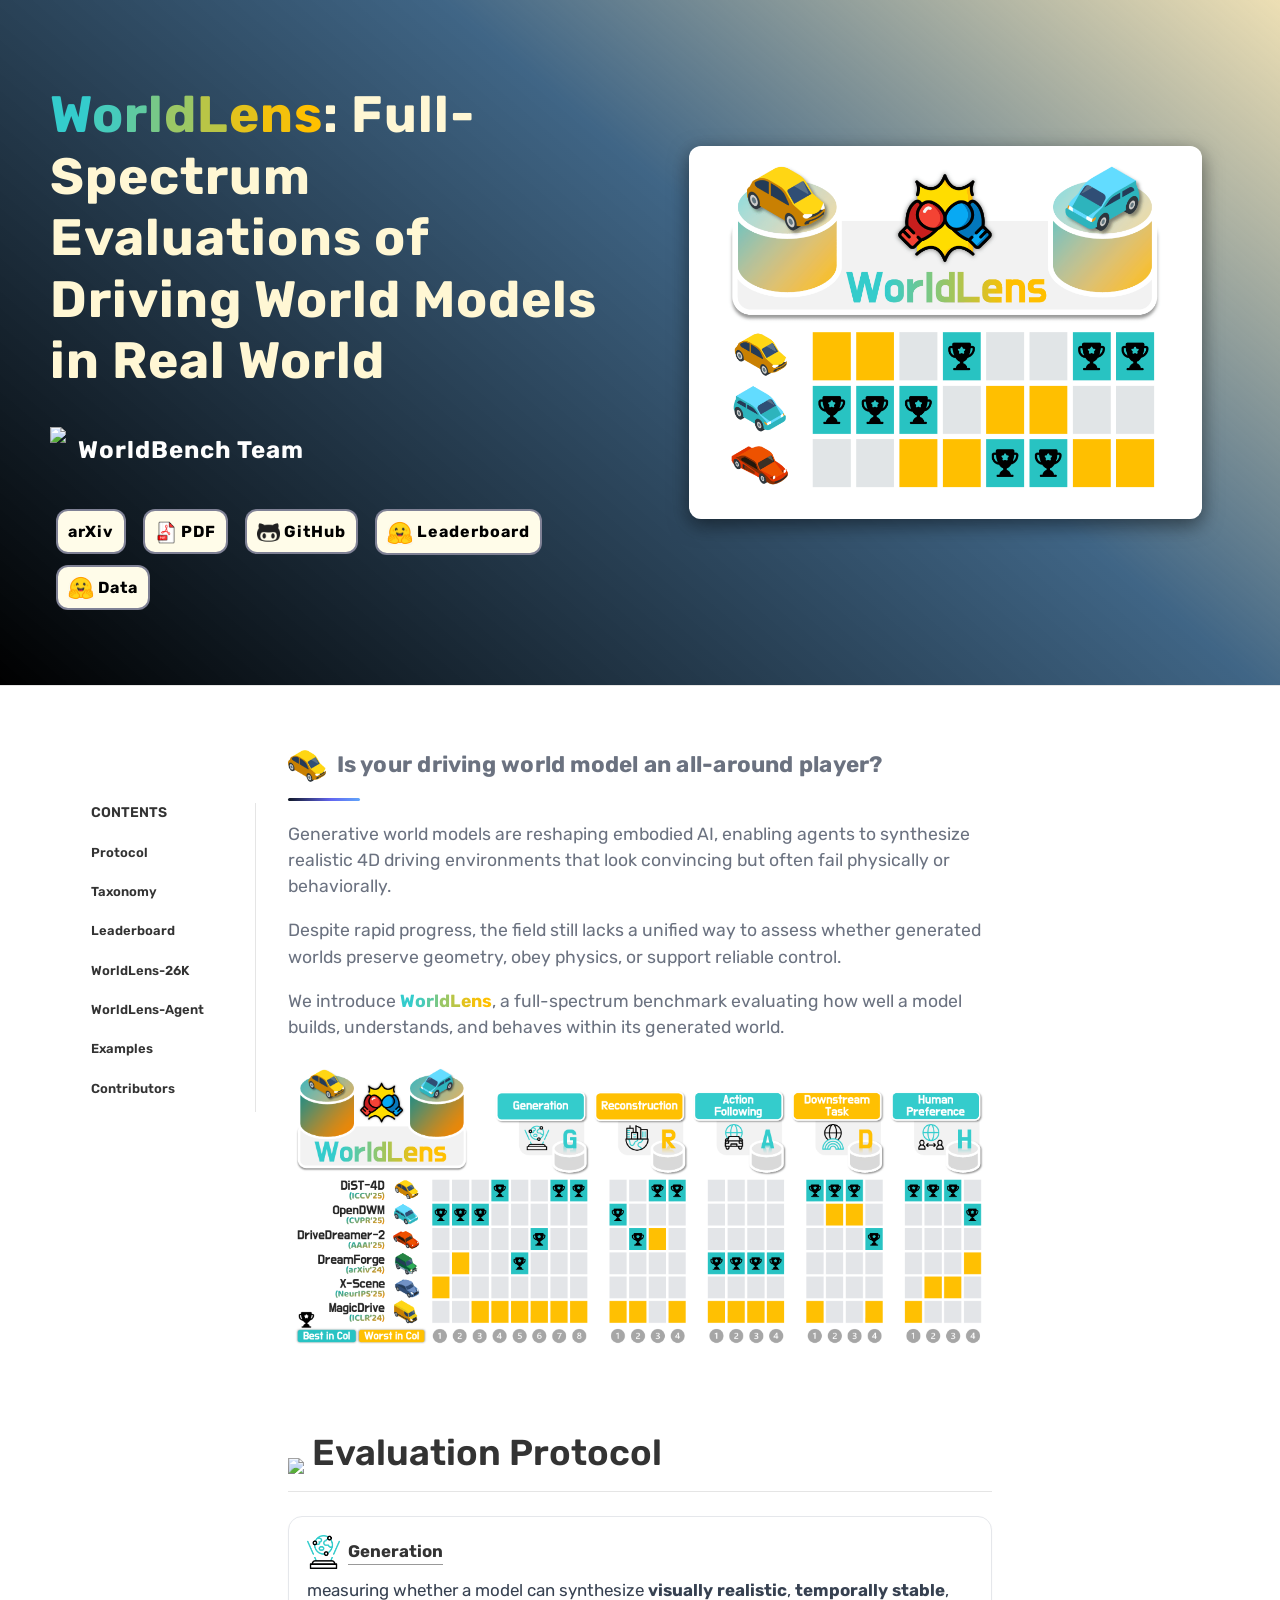
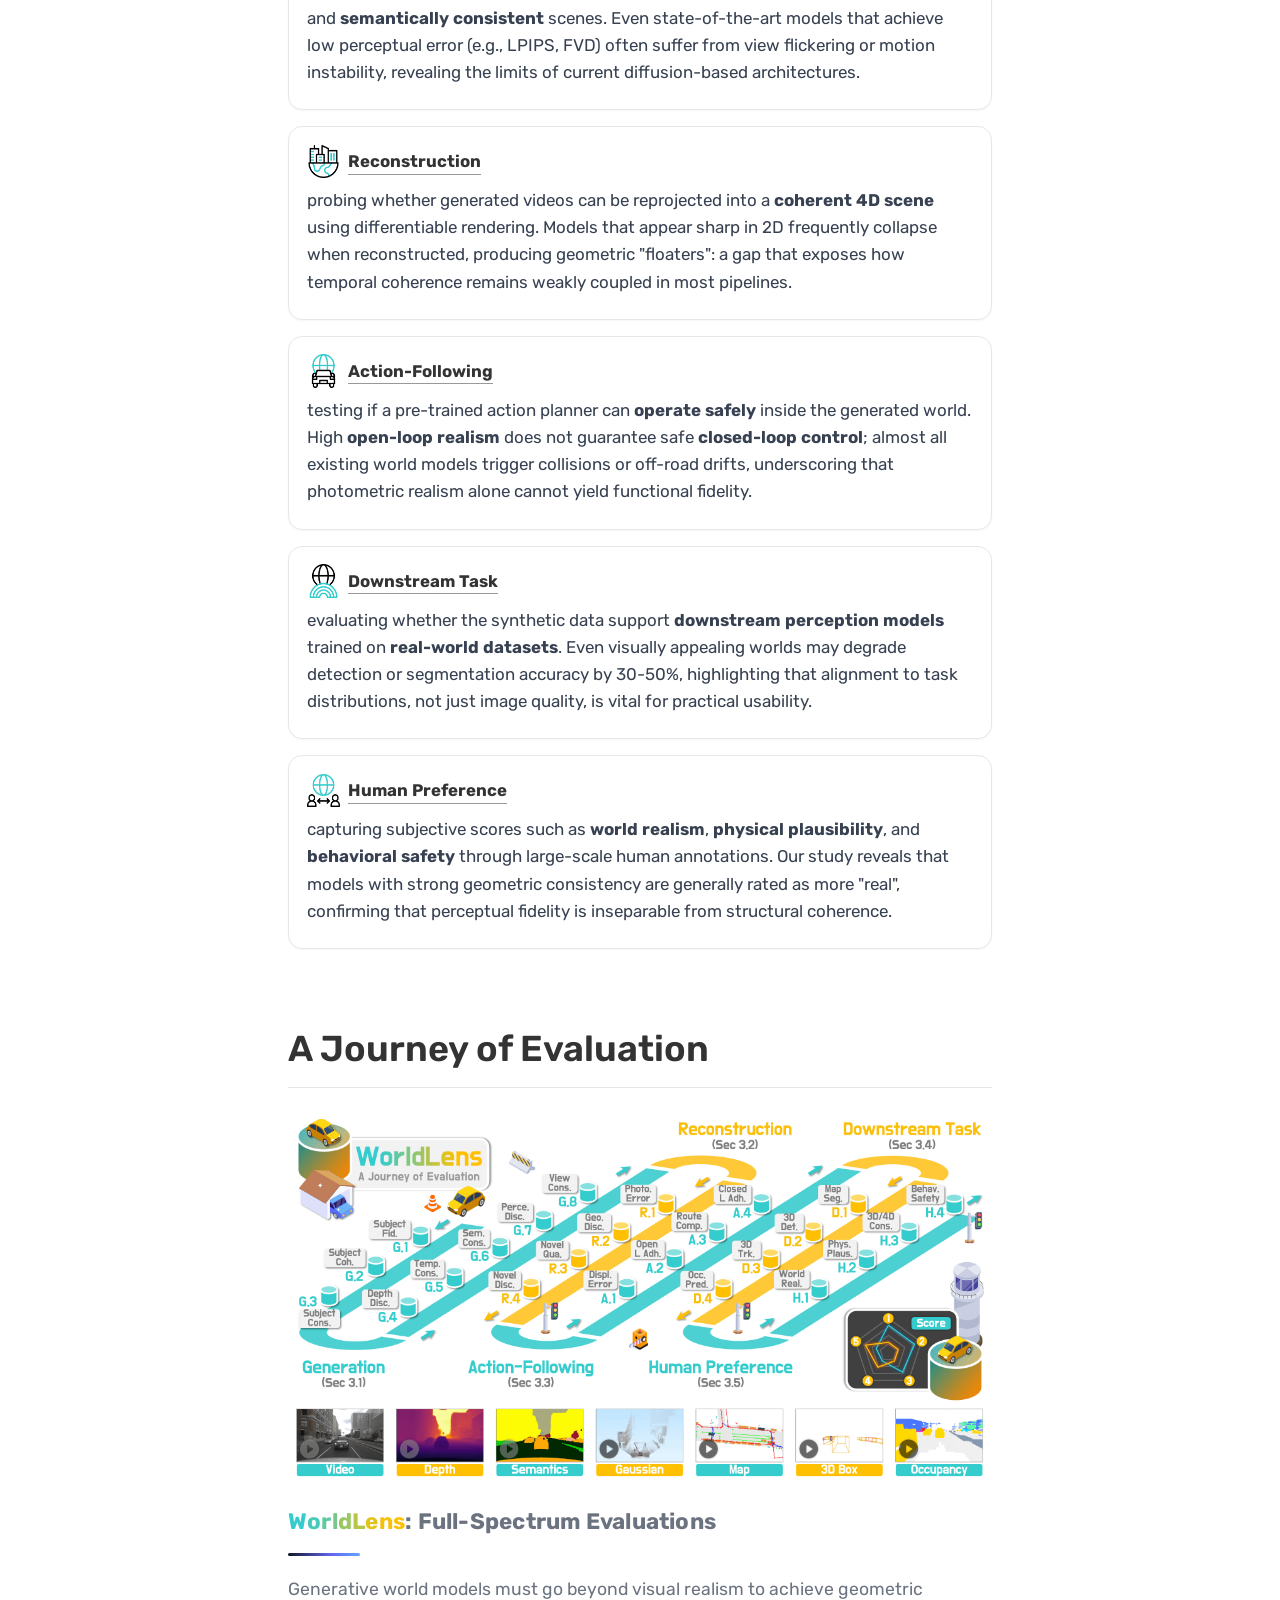
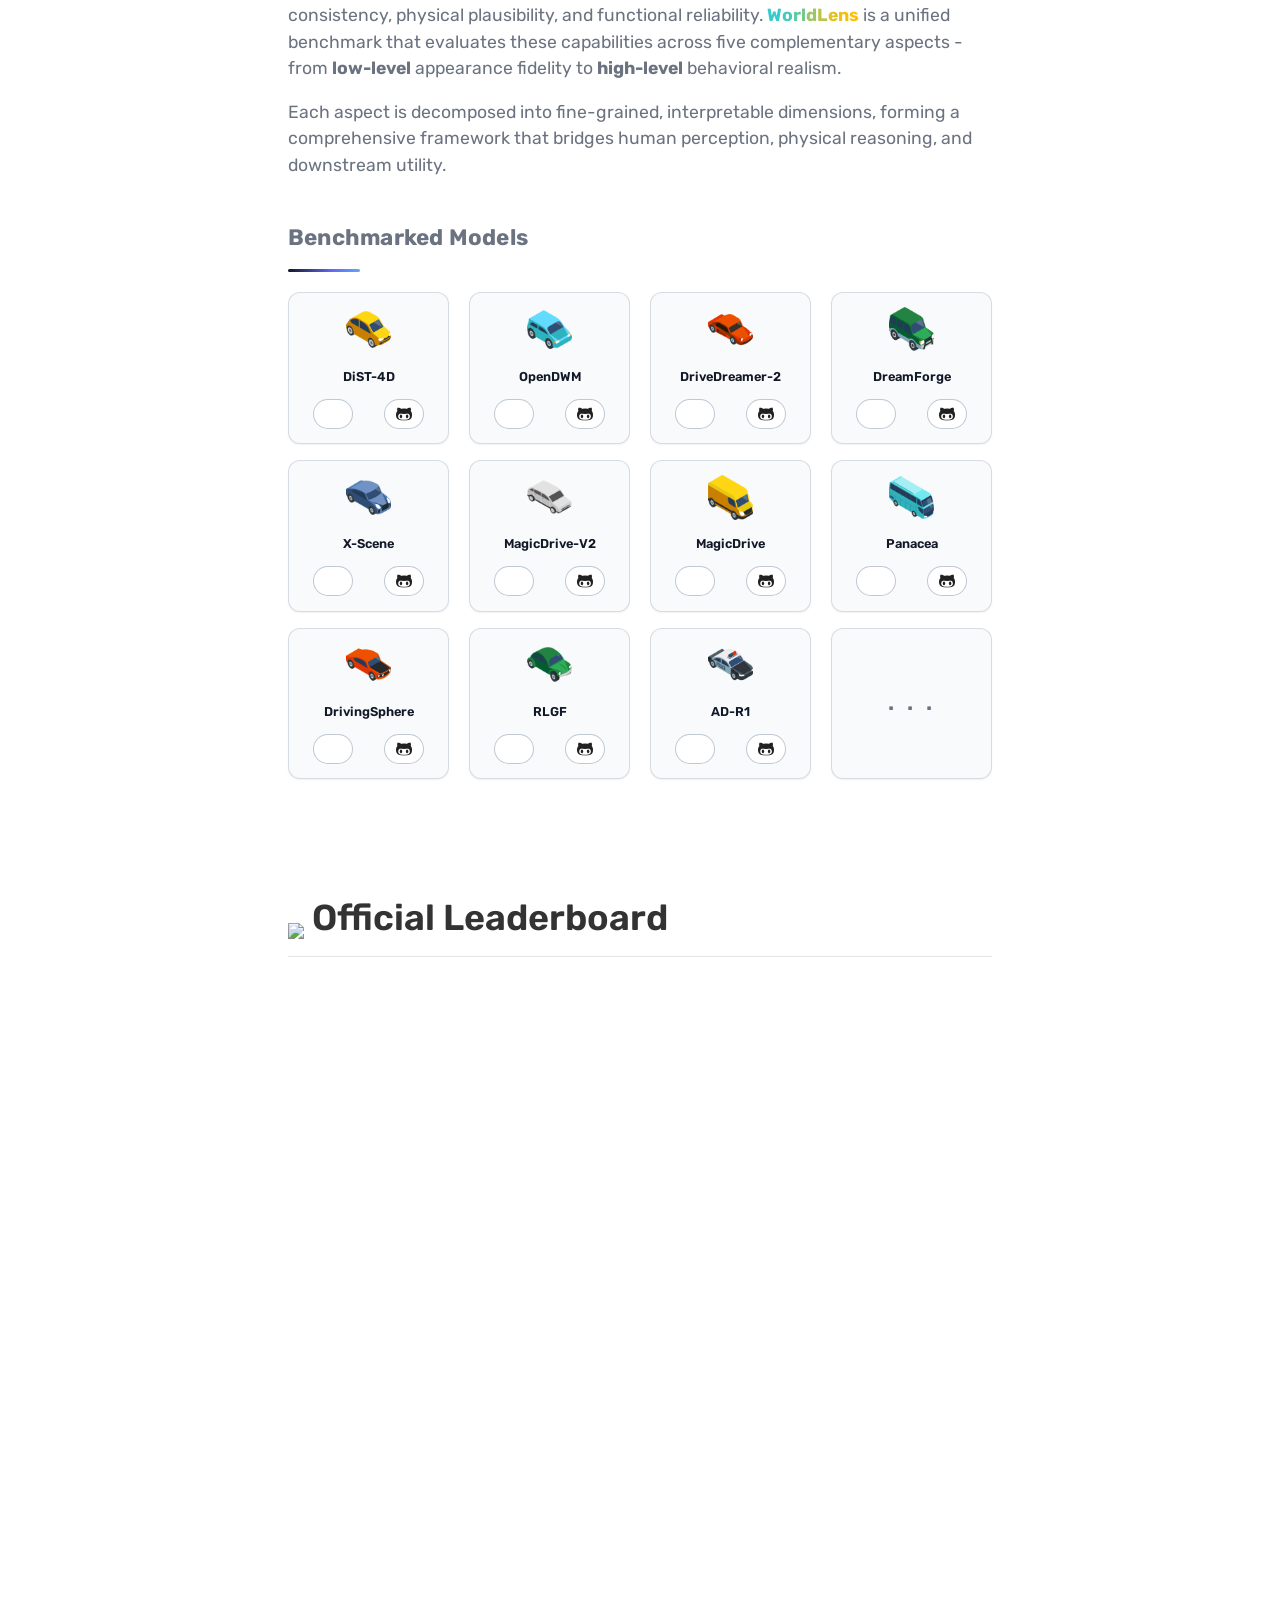
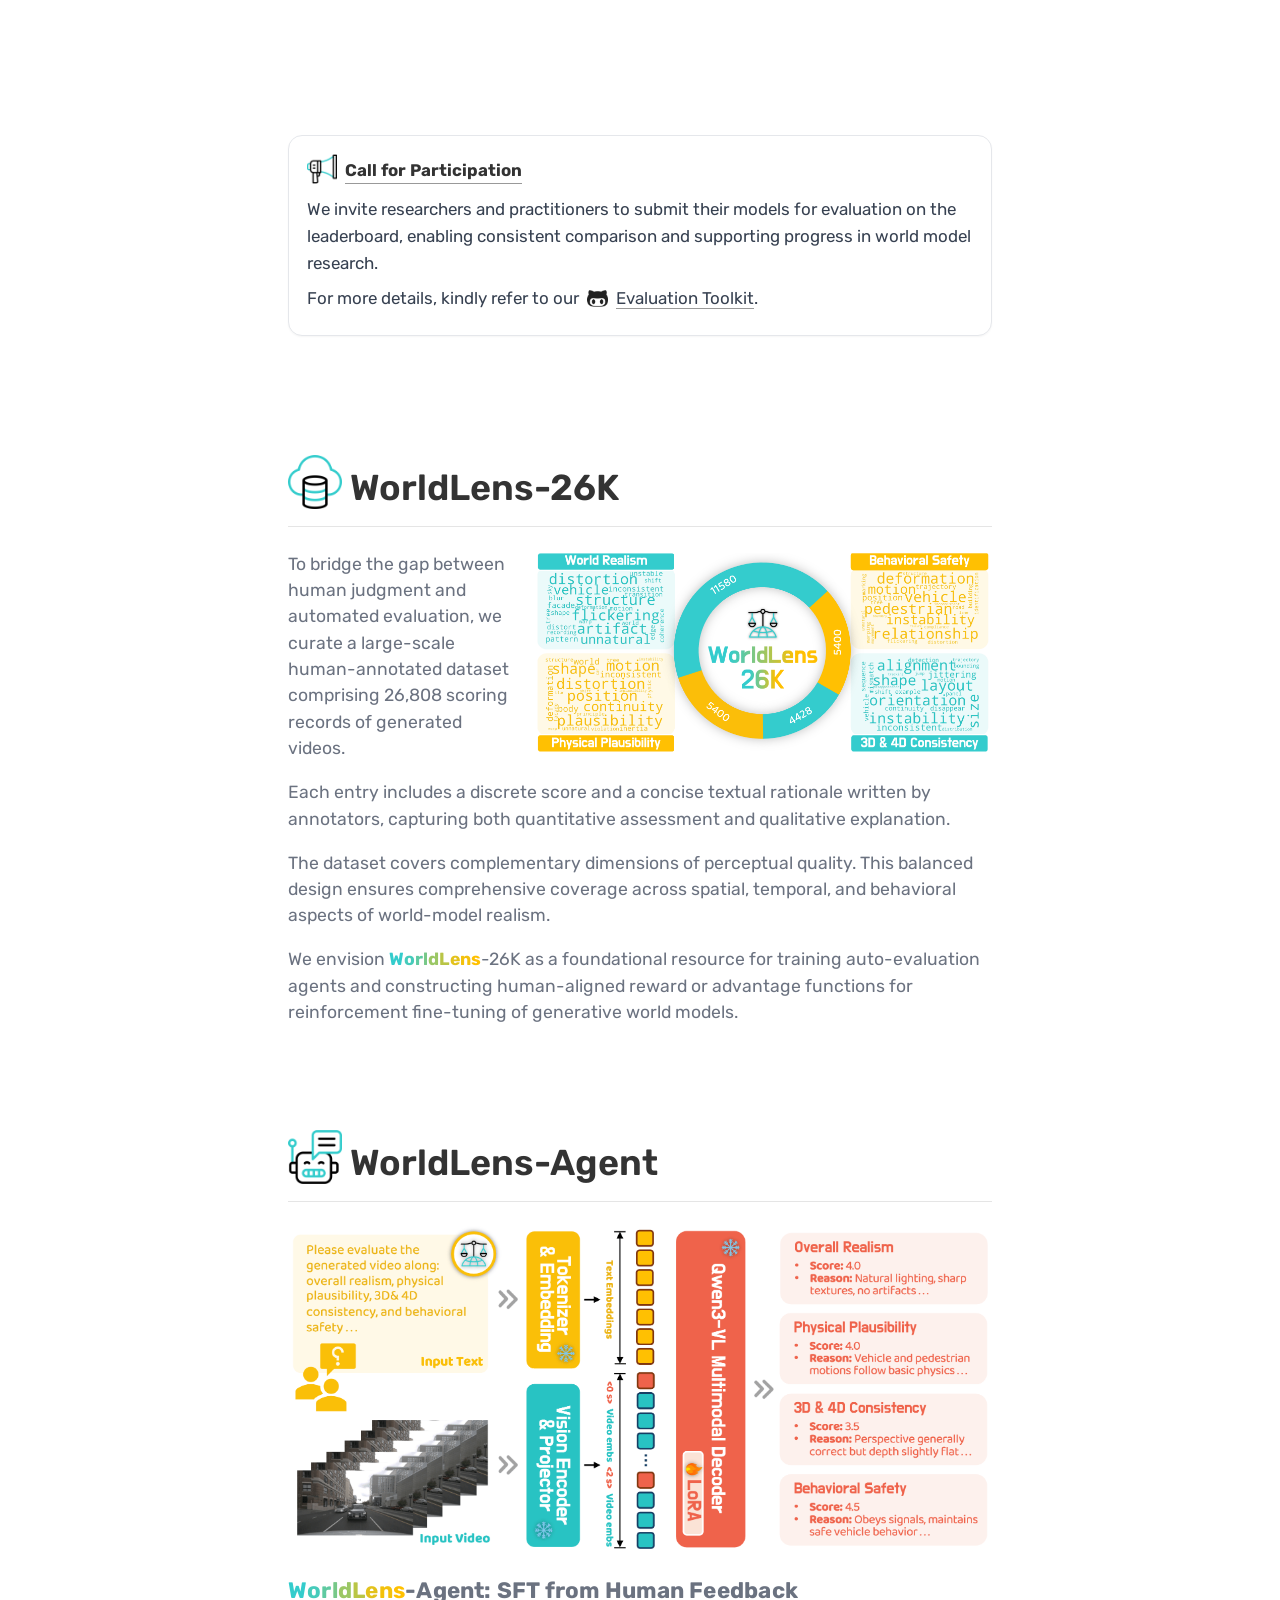
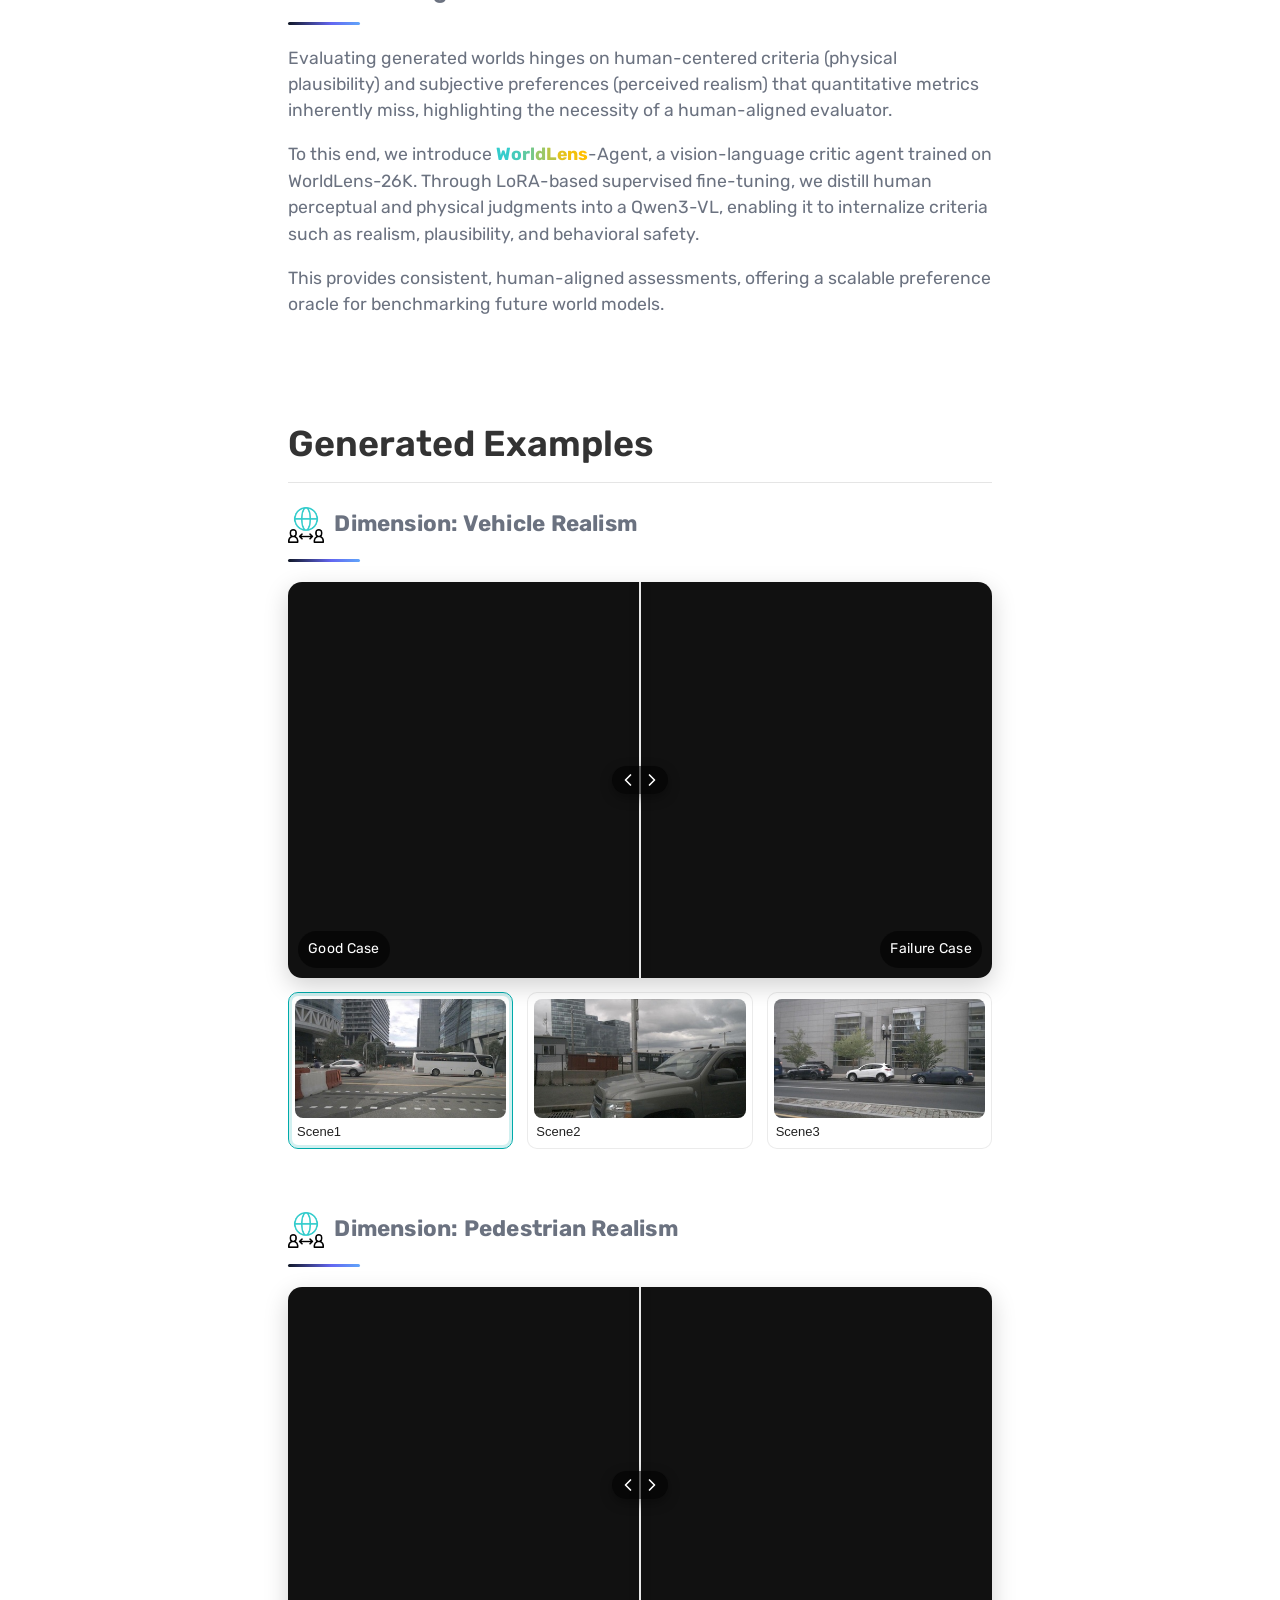
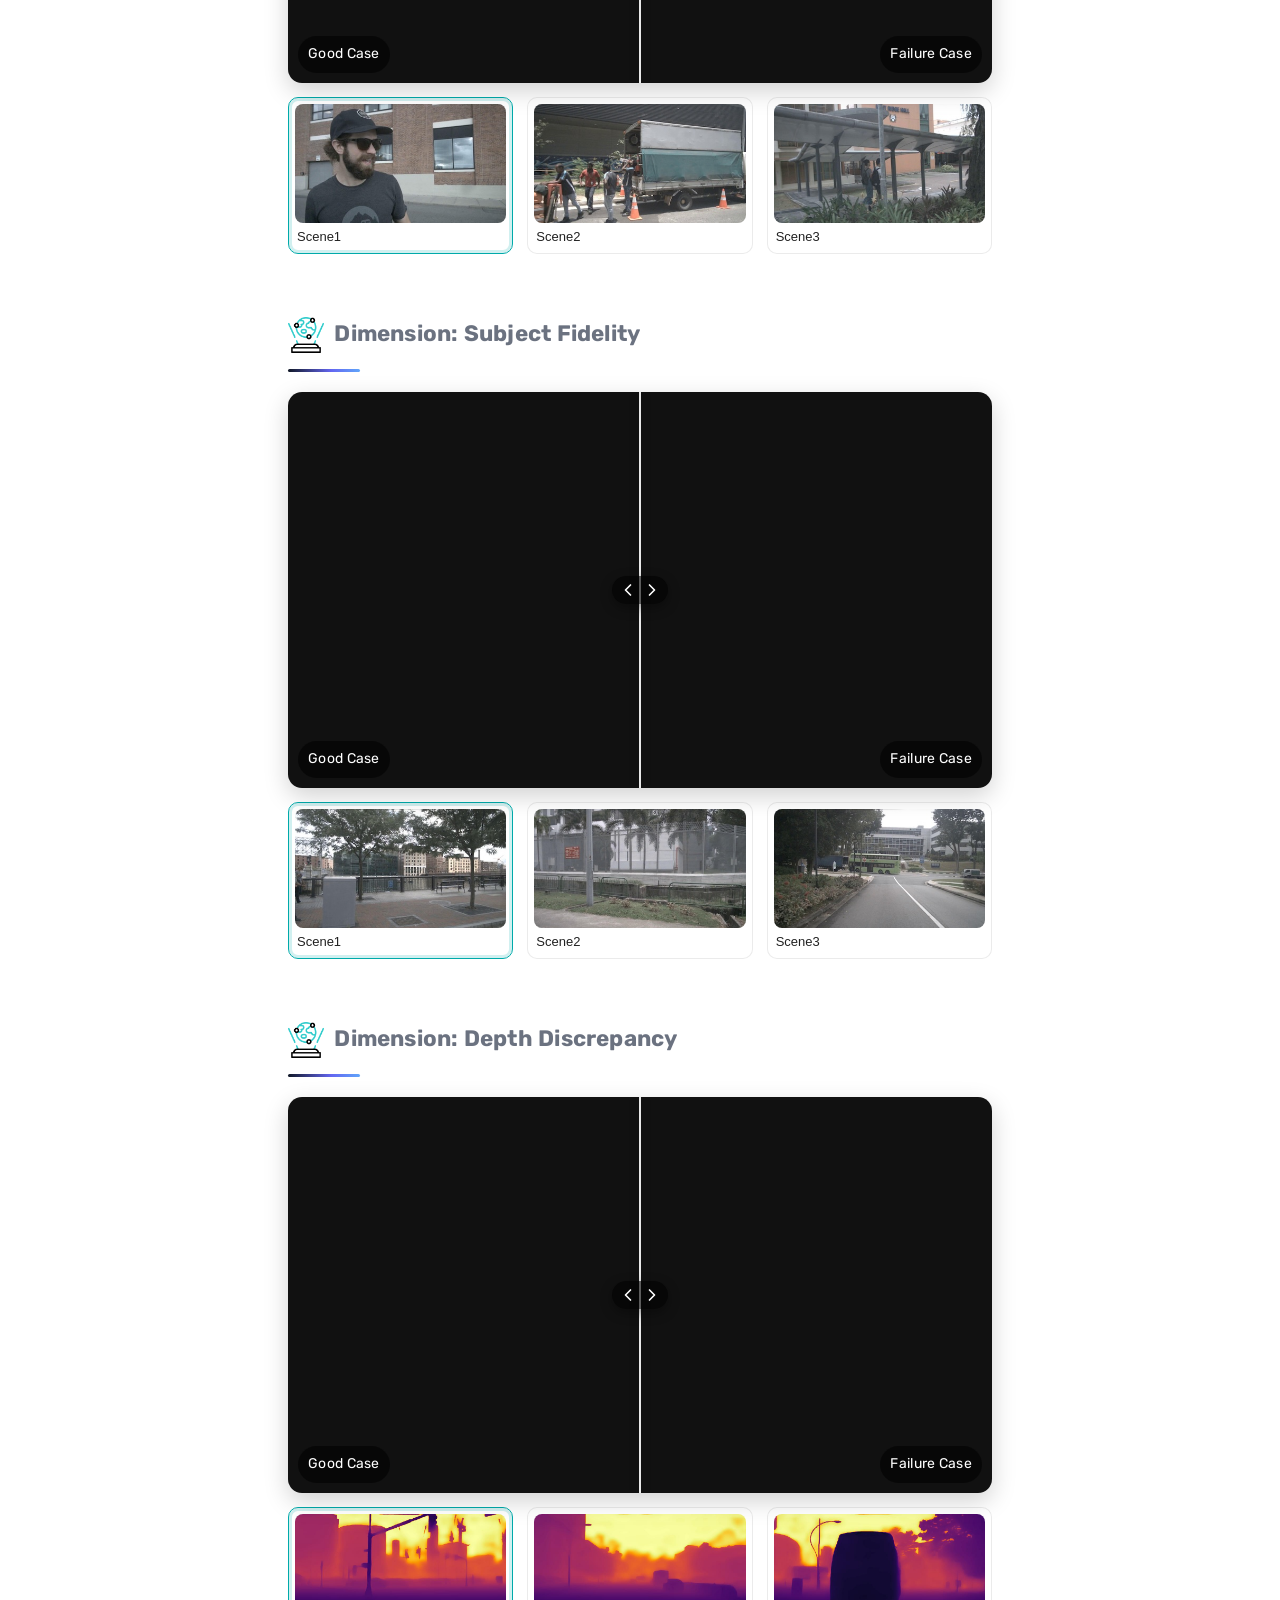
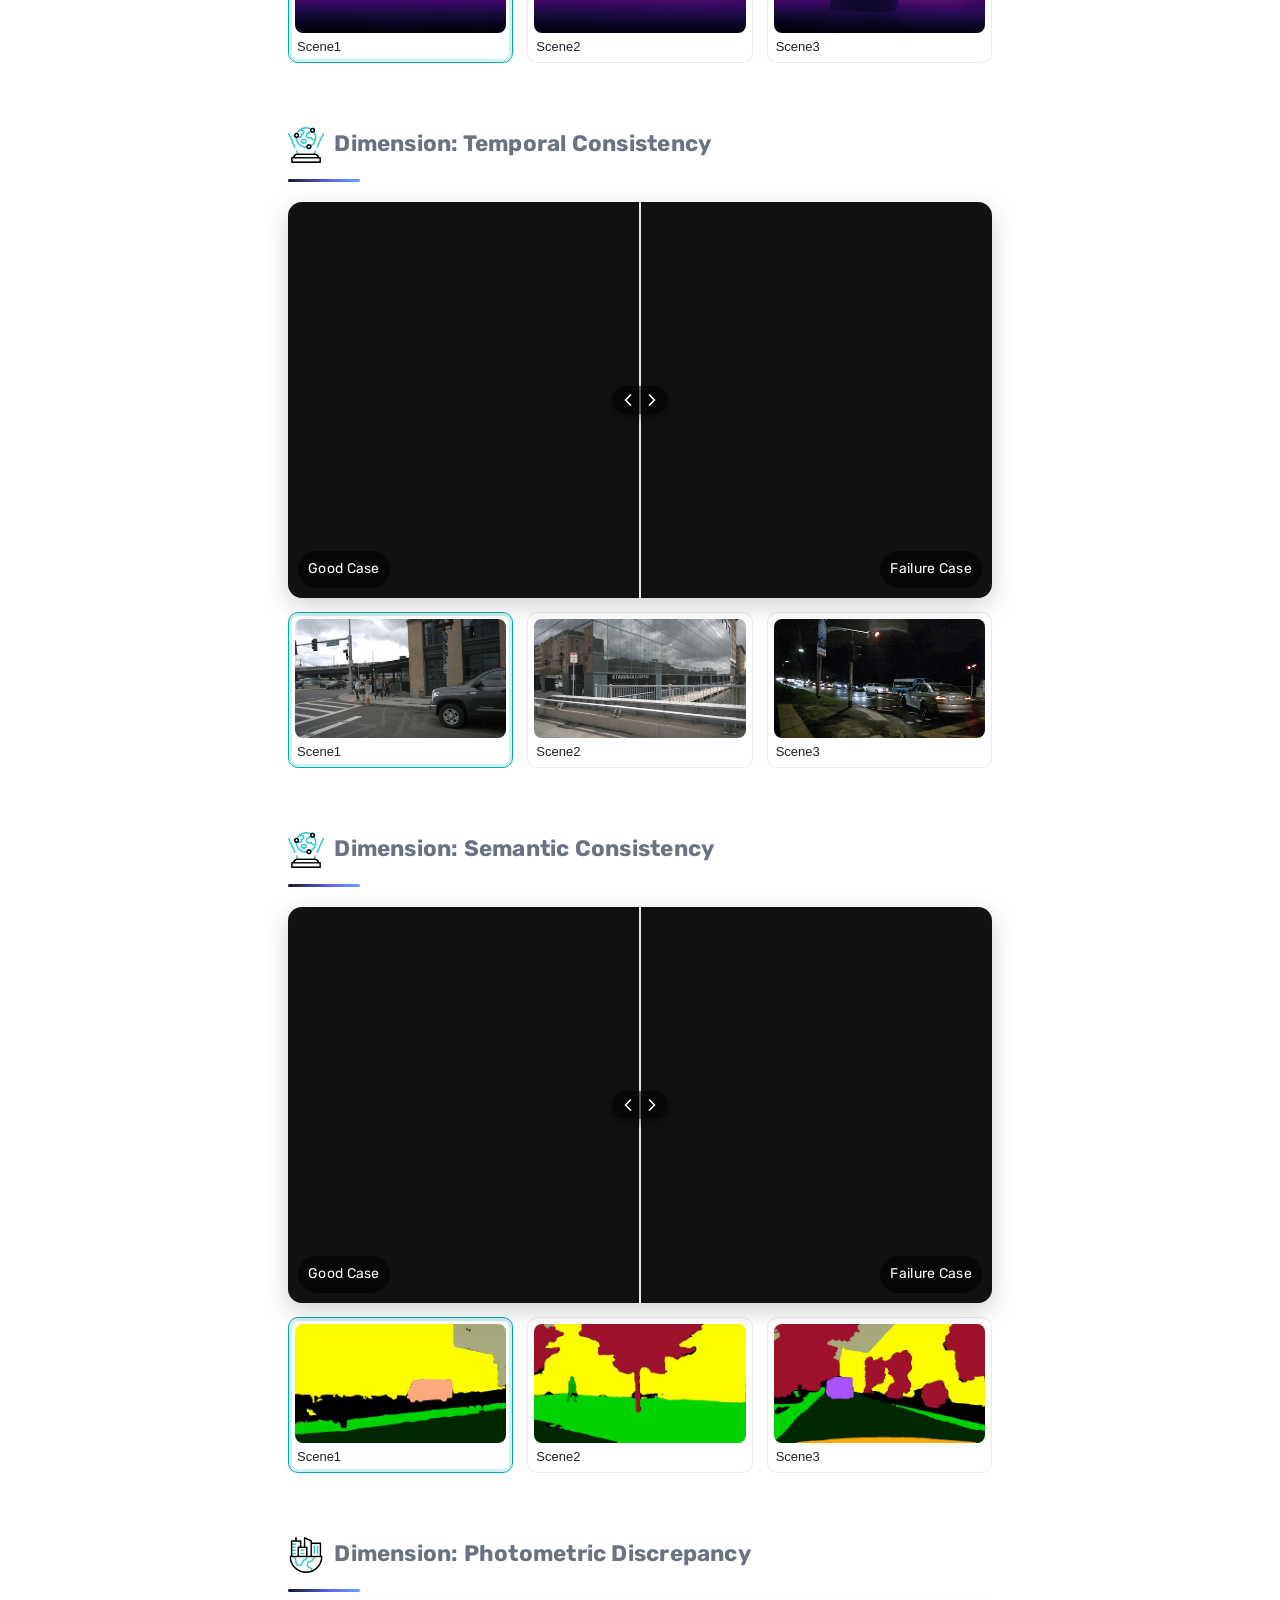
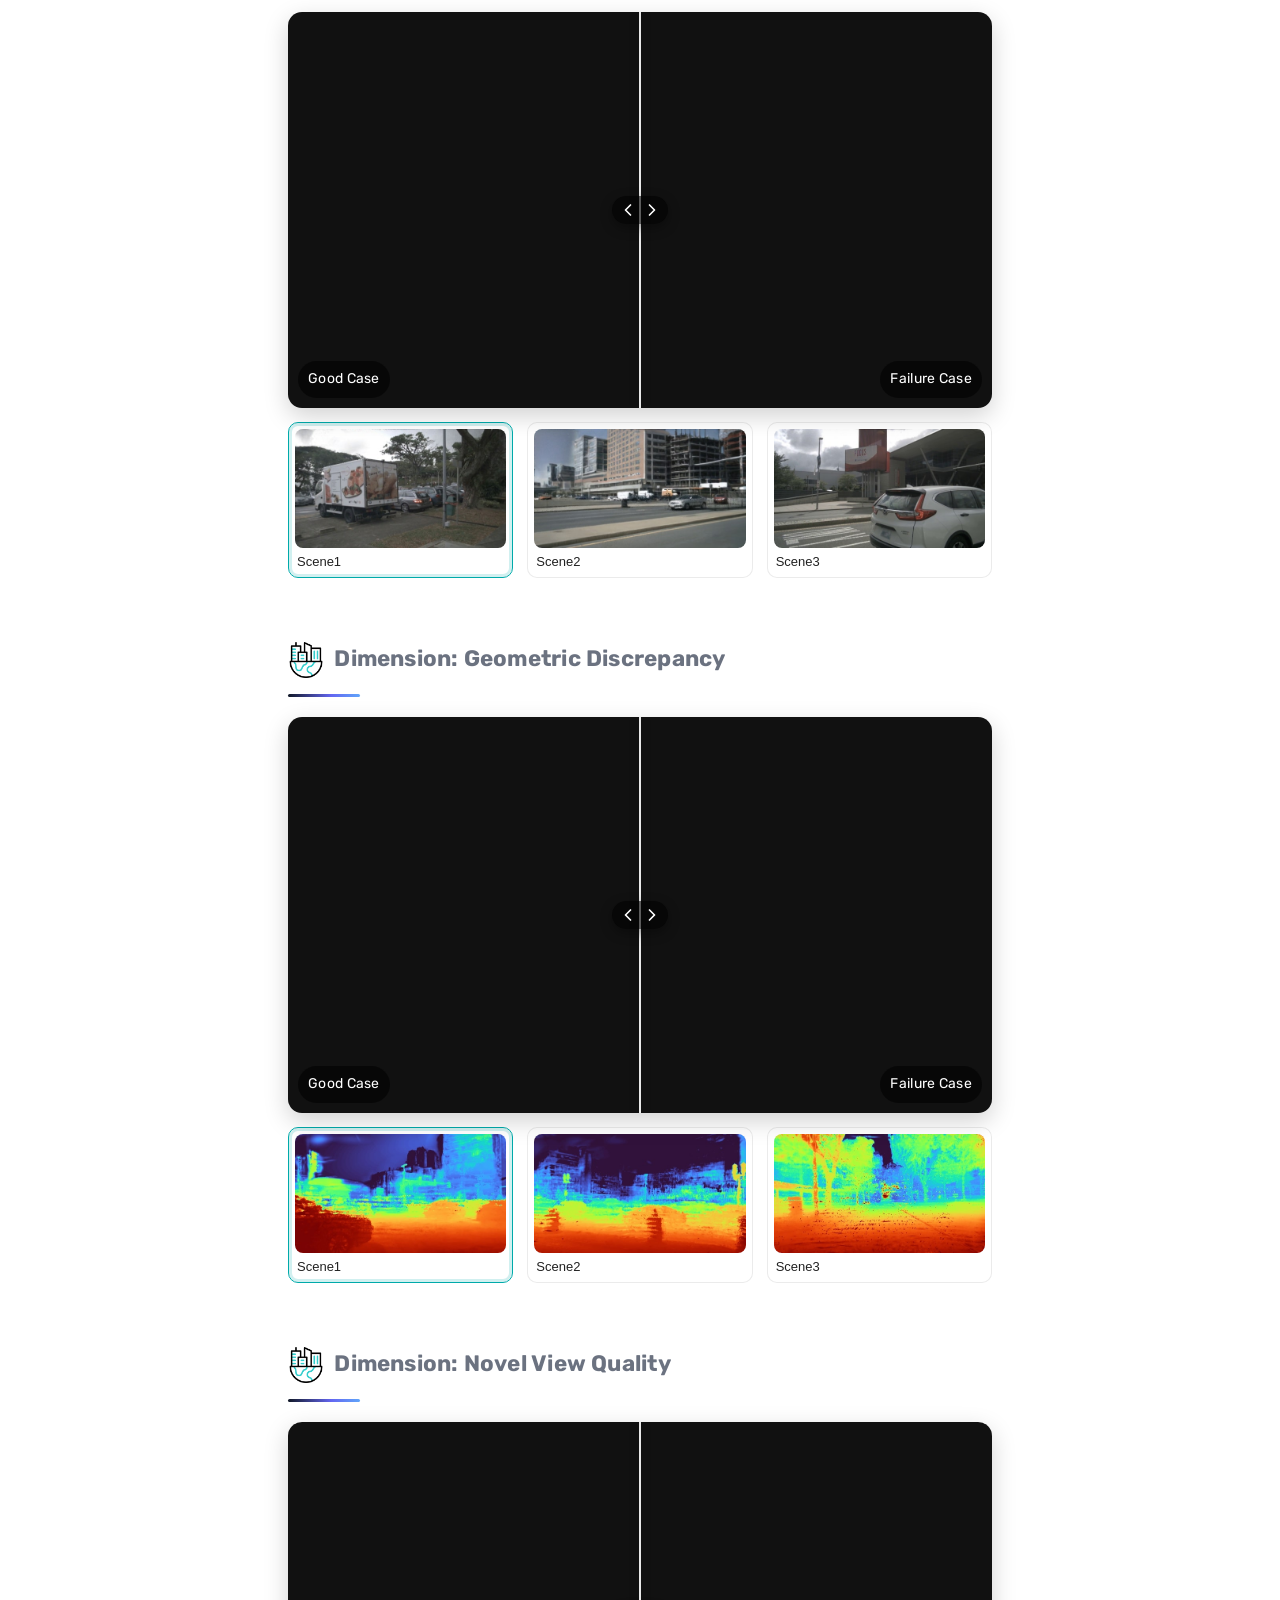
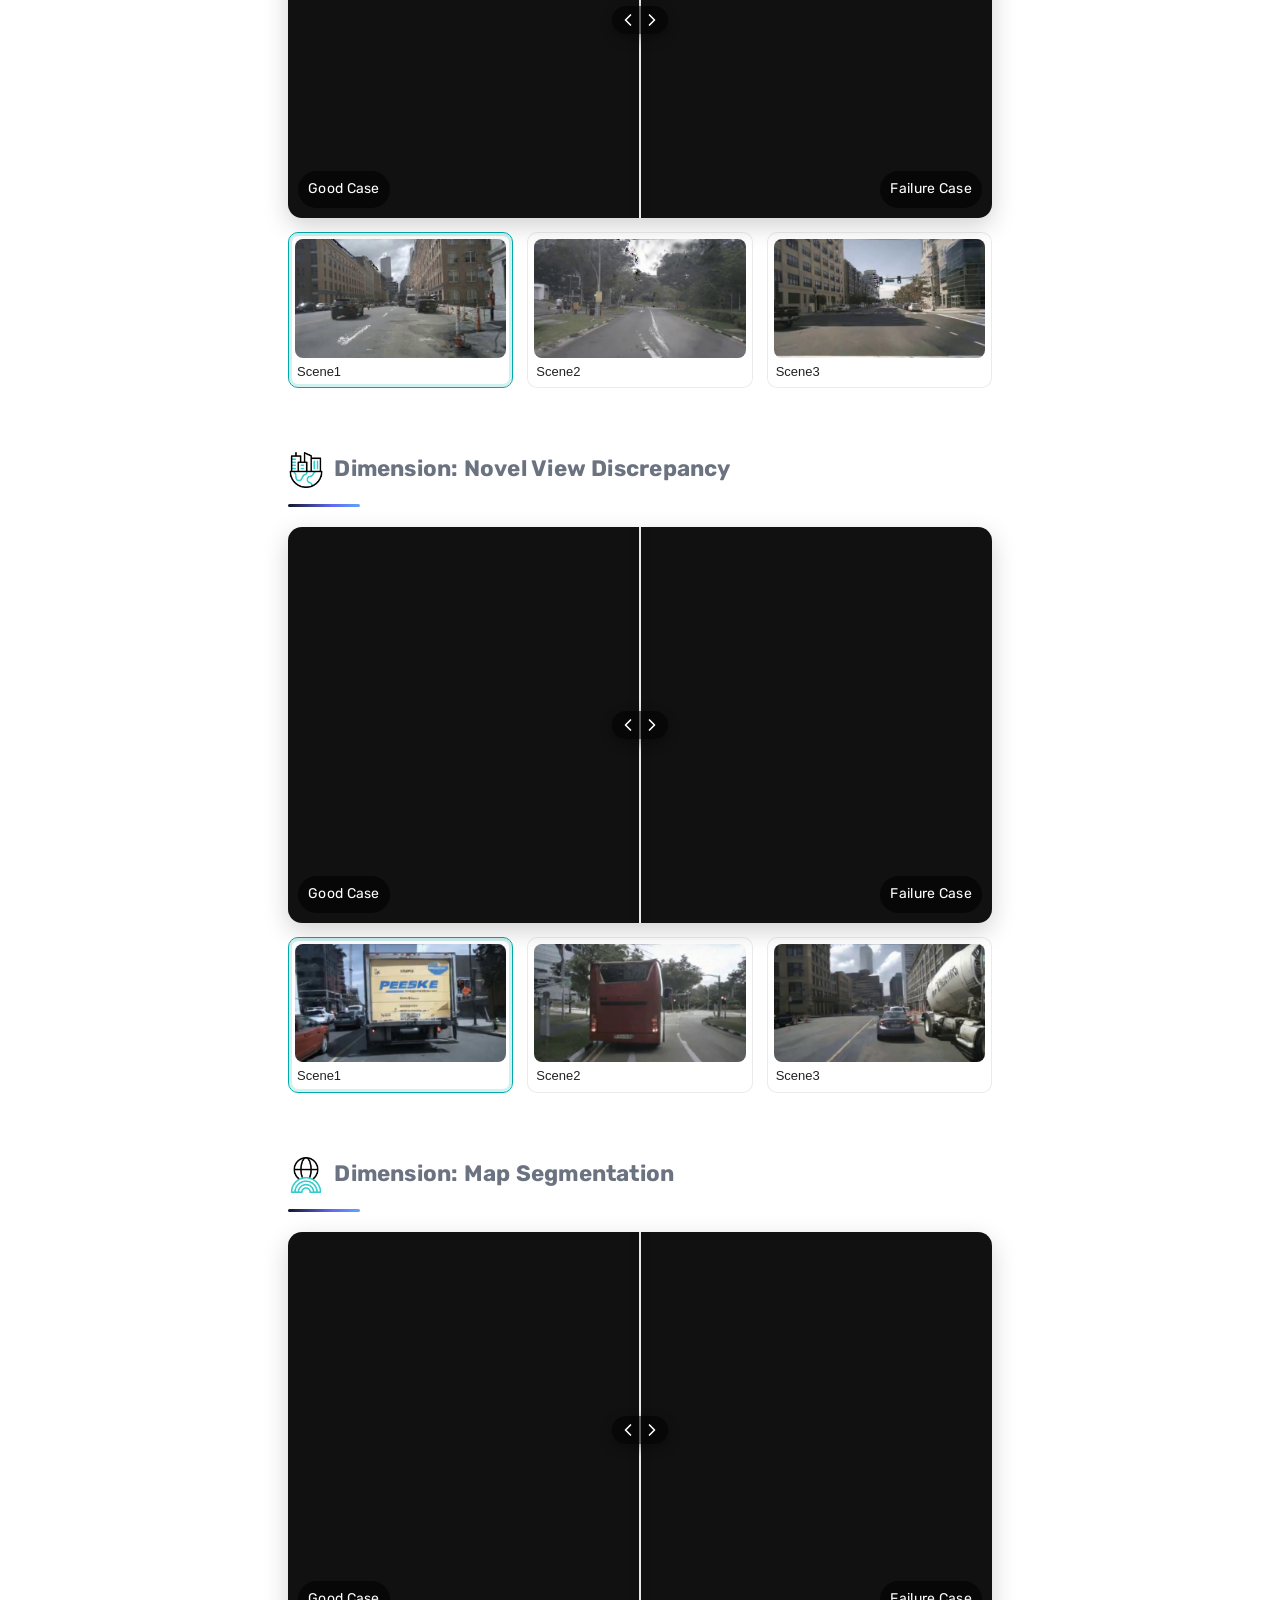
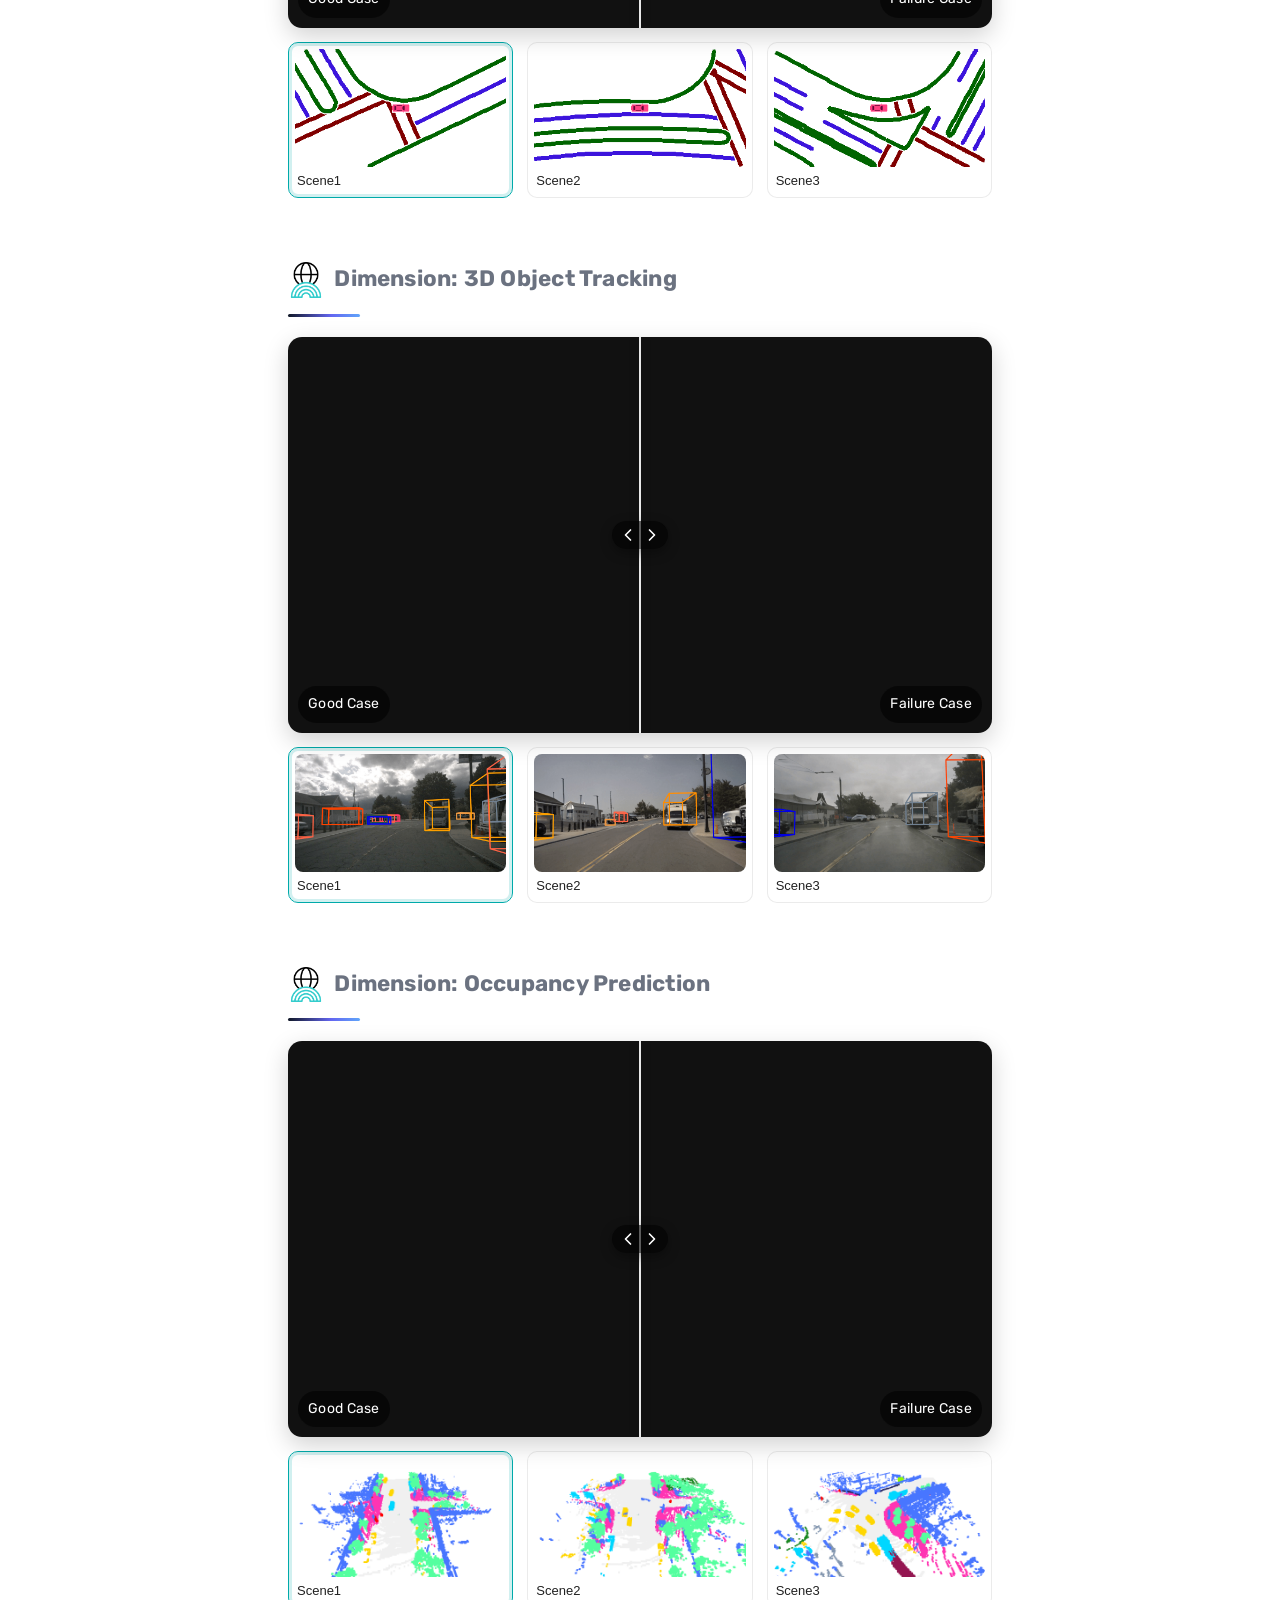
==== worldarena.html @ 036cd737 "1" ====
<!doctype html>
<html lang="en">
    <head>
        <title>WorldLens: Full-Spectrum Evaluations of Driving World Models in Real World</title>

        <link rel="icon" href="assets_common/icons/worldbench-circle.png" type="image/x-icon">
        
        <link rel="preconnect" href="https://fonts.googleapis.com">
        <link rel="preconnect" href="https://fonts.gstatic.com" crossorigin>
        <link href="https://fonts.googleapis.com/css2?family=Rubik&display=swap" rel="stylesheet">

        <meta charset="utf-8">
        <meta name="viewport" content="width=device-width, initial-scale=1">

        <script src="./static/js/distill_template.v2.js"></script>
        <script id="MathJax-script" async src="https://cdn.jsdelivr.net/npm/mathjax@3/es5/tex-mml-chtml.js"></script>

        <script src="https://d3js.org/d3.v5.min.js"></script>
        <script src="https://d3js.org/d3-collection.v1.min.js"></script>
        <script src="https://rawgit.com/nstrayer/slid3r/master/dist/slid3r.js"></script>

        <script defer="" src="./static/js/hider.js"></script>
        <script src="./static/js/image_interact.js"></script>
        <script src="./static/js/switch_videos.js"></script>

        <link rel="stylesheet" href="./static/css/style.css">
        <link rel="stylesheet" href="./static/css/worldlens.css">
        <link rel="stylesheet" href="./static/css/fontawesome.all.min.css">
        <link rel="stylesheet" href="https://cdn.jsdelivr.net/gh/jpswalsh/academicons@1/css/academicons.min.css">

        <link rel="stylesheet" href="https://cdn.jsdelivr.net/npm/katex@0.10.2/dist/katex.min.css" integrity="sha384-yFRtMMDnQtDRO8rLpMIKrtPCD5jdktao2TV19YiZYWMDkUR5GQZR/NOVTdquEx1j" crossorigin="anonymous">
        <script defer src="https://cdn.jsdelivr.net/npm/katex@0.10.2/dist/katex.min.js" integrity="sha384-9Nhn55MVVN0/4OFx7EE5kpFBPsEMZxKTCnA+4fqDmg12eCTqGi6+BB2LjY8brQxJ" crossorigin="anonymous"></script>
        <script defer src="https://cdn.jsdelivr.net/npm/katex@0.10.2/dist/contrib/auto-render.min.js" integrity="sha384-kWPLUVMOks5AQFrykwIup5lo0m3iMkkHrD0uJ4H5cjeGihAutqP0yW0J6dpFiVkI" crossorigin="anonymous"
            onload="renderMathInElement(document.body);"></script>
        <script defer src="./static/js/fontawesome.all.min.js"></script>

        <script src="https://cdn.jsdelivr.net/npm/jquery@3.7.1/dist/jquery.min.js"></script>  <!-- jquery -->
        <script defer src="./static/js/medium-zoom.min.js"></script>
        <script defer src="./static/js/zoom.js"></script>


        <style>
          .worldlens {
            font-weight: bold;
          }
          .worldlens .w  { color: #34cccc; }
          .worldlens .o  { color: #46cbbb; }
          .worldlens .r  { color: #5fcaa1; }
          .worldlens .l  { color: #77c888; }
          .worldlens .d  { color:	#9bc765; }
          .worldlens .l2 { color: #b9c546; }
          .worldlens .e  { color: #e3c21c; }
          .worldlens .n  { color:	#f3c10c; }
          .worldlens .s  { color: #ffc000; }
        </style>

        <style>
          #definition .wb-bridge {
            font-size: 1rem;
            line-height: 1.7;
            color: #374151;
            margin: 1rem 0 .75rem;
          }
          #definition .wb-grid-4 {
            display: grid;
            grid-template-columns: repeat(4, minmax(0, 1fr));
            gap: 1.25rem;
            margin-top: .5rem;
          }
          @media (max-width: 1200px) {
            #definition .wb-grid-4 { grid-template-columns: repeat(3, minmax(0, 1fr)); }
          }
          @media (max-width: 1024px) {
            #definition .wb-grid-4 { grid-template-columns: repeat(2, minmax(0, 1fr)); }
          }
          @media (max-width: 640px) {
            #definition .wb-grid-4 { grid-template-columns: 1fr; }
          }
          #definition .wb-card h4 {
            display: flex; align-items: center; gap: .5rem;
            font-size: 1rem; margin: 0 0 .35rem;
          }
          #definition .wb-card p.small {
            margin: .35rem 0; color: #4b5563; line-height: 1.6;
          }
        </style>
    </head>


    <body>
        <div class="header-wrapper">

            <div class="header-container", id="header-container">
                <div class="header-content">
                <h1 style="font-size:3.2rem;">
                  <span class="worldlens"><span class="w">W</span><span class="o">o</span><span class="r">r</span><span class="l">l</span><span class="d">d</span><span class="l2">L</span><span class="e">e</span><span class="n">n</span><span class="s">s</span></span>:
                  Full-Spectrum Evaluations of Driving World Models in Real World
                </h1>

                <h2 style="margin:2.2rem 0 1.8rem; display:flex; align-items:center; gap:0.4rem;">
                  <span class="icon is-small">
                    <img src="assets_common/icons/worldbench-circle.png" style="height:1.8em; vertical-align:text-top;">
                  </span>&nbsp;WorldBench Team
                </h2>

                <div class="button-container">
                    <a href="https://arxiv.org/abs/2512.10958" class="button paper-link" target="_blank">
                        <span class="icon is-small">
                            <i class="ai ai-arxiv "  style="height: 1.5em;"></i>
                        </span><span>arXiv</span>
                    </a>
                    <a href="assets_common/papers/worldlens.pdf" class="button paper-link" target="_blank">
                        <span class="icon is-small">
                            <img src="assets_common/icons/pdf.png" style="height: 1.4em;">
                        </span><span>PDF</span>
                    </a>
                    <a href="https://github.com/worldbench/WorldLens" class="button" target="_blank">
                        <span class="icon is-small">
                            <img src="assets_common/icons/github.png" style="height: 1.4em;">
                        </span><span>GitHub</span>
                    </a>
                    <a href="https://huggingface.co/spaces/worldbench/WorldLens" class="button" target="_blank">
                        <span class="icon is-small">
                            <img src="assets_common/icons/hf.png" style="height: 1.5em;">
                        </span><span>Leaderboard</span>
                    </a>
                    <a href="https://huggingface.co/datasets/worldbench" class="button" target="_blank">
                        <span class="icon is-small">
                            <img src="assets_common/icons/hf.png" style="height: 1.5em;">
                        </span><span>Data</span>
                    </a>
                </div>
                </div>
                <div class="header-image">
                    <img src="assets/worldlens/figures/worldlens.png" alt="Teaser Image" class="teaser-image">
                </div>
            </div>
        </div>

        <d-article>
            <d-contents>
                <nav>
                    <h4>Contents</h4>
                    <div><a href="#definition">Protocol</a></div>
                    <div><a href="#taxonomy">Taxonomy</a></div>
                    <div><a href="#leaderboard">Leaderboard</a></div>
                    <div><a href="#dataset">WorldLens-26K</a></div>
                    <div><a href="#agent">WorldLens-Agent</a></div>
                    <div><a href="#examples">Examples</a></div>
                    <div><a href="#contributors">Contributors</a></div>
                </nav>
            </d-contents>





              <section id="introduction">
                <div class="wb-section">
                  <div class="wb-kicker">
                    <span class="icon is-small">
                        <img src="assets/worldlens/icons/car1.png" style="height: 1.4em;">
                      </span>&nbsp;Is your driving world model an all-around player?</div>
                  <div class="wb-hr"></div>

                  <p class="wb-lead">
                    Generative world models are reshaping embodied AI, enabling agents to synthesize realistic 4D driving environments that look convincing but often fail physically or behaviorally. 
                  </p>
                  <p class="wb-lead">
                    Despite rapid progress, the field still lacks a unified way to assess whether generated worlds preserve geometry, obey physics, or support reliable control. 
                  </p>
                  <p class="wb-lead">
                    We introduce <span class="worldlens"><span class="w">W</span><span class="o">o</span><span class="r">r</span><span class="l">l</span><span class="d">d</span><span class="l2">L</span><span class="e">e</span><span class="n">n</span><span class="s">s</span></span>, a full-spectrum benchmark evaluating how well a model builds, understands, and behaves within its generated world. 
                  </p>
                  <figure style="width: 100%; max-width: 1000px; display: block; margin: 24px auto;">
                    <img src="assets/worldlens/figures/teaser.png">
                  </figure>
                  <br><br>
                </div>
              </section>



              <section id="definition">
                <h2><span class="icon is-small">
                    <img src="assets_common/icons/worldbench-mini.gif" style="height: 1.5em; vertical-align:text-bottom;">
                    </span>Evaluation Protocol</h2>
                <!-- <div class="wb-hr" style="margin-bottom:1.25rem;"></div> -->

                <style>
                  #definition .wb-grid{
                    grid-template-columns: 1fr !important;
                    max-width: 900px;
                    margin: 0 auto;
                    gap: 1rem 1.25rem;
                  }
                </style>



                <div class="wb-grid">

                  <article class="wb-card">
                    <h3>
                      <span class="icon is-small">
                        <img src="assets/worldlens/icons/generation.png" style="height: 2em;" loading="lazy">
                      </span>
                      <a class="wb-anchor">Generation</a>
                    </h3>
                    <p>
                      measuring whether a model can synthesize <b>visually realistic</b>, <b>temporally stable</b>, and <b>semantically consistent</b> scenes. 
                      Even state-of-the-art models that achieve low perceptual error (e.g., LPIPS, FVD) often suffer from view flickering or motion instability, revealing the limits of current diffusion-based architectures.
                    </p>
                  </article>

                  <article class="wb-card">
                    <h3>
                      <span class="icon is-small">
                        <img src="assets/worldlens/icons/reconstruction.png" style="height: 2em;" loading="lazy">
                      </span>
                      <a class="wb-anchor">Reconstruction</a>
                    </h3>
                    <p>
                      probing whether generated videos can be reprojected into a <b>coherent 4D scene</b> using differentiable rendering. 
                      Models that appear sharp in 2D frequently collapse when reconstructed, producing geometric "floaters": a gap that exposes how temporal coherence remains weakly coupled in most pipelines.
                    </p>
                  </article>

                  <article class="wb-card">
                    <h3>
                      <span class="icon is-small">
                        <img src="assets/worldlens/icons/action-following.png" style="height: 2em;" loading="lazy">
                      </span>
                      <a class="wb-anchor">Action-Following</a>
                    </h3>
                    <p>
                      testing if a pre-trained action planner can <b>operate safely</b> inside the generated world. 
                      High <b>open-loop realism</b> does not guarantee safe <b>closed-loop control</b>; almost all existing world models trigger collisions or off-road drifts, underscoring that photometric realism alone cannot yield functional fidelity.
                    </p>
                  </article>

                  <article class="wb-card">
                    <h3>
                      <span class="icon is-small">
                        <img src="assets/worldlens/icons/downstream.png" style="height: 2em;" loading="lazy">
                      </span>
                      <a class="wb-anchor">Downstream Task</a>
                    </h3>
                    <p>
                      evaluating whether the synthetic data support <b>downstream perception models</b> trained on <b>real-world datasets</b>. 
                      Even visually appealing worlds may degrade detection or segmentation accuracy by 30-50%, highlighting that alignment to task distributions, not just image quality, is vital for practical usability.
                    </p>
                  </article>

                  <article class="wb-card">
                    <h3>
                      <span class="icon is-small">
                        <img src="assets/worldlens/icons/human-preference.png" style="height: 2em;" loading="lazy">
                      </span>
                      <a class="wb-anchor">Human Preference</a>
                    </h3>
                    <p>
                      capturing subjective scores such as <b>world realism</b>, <b>physical plausibility</b>, and <b>behavioral safety</b> through large-scale human annotations. 
                      Our study reveals that models with strong geometric consistency are generally rated as more "real", confirming that perceptual fidelity is inseparable from structural coherence.
                    </p>
                  </article>
    
                  <br>
                </div>
              </section>





              <section id="taxonomy">
                <div class="wb-section">

                  <h2><span class="icon is-small">
                    A Journey of Evaluation
                  </h2>
                  
                  <figure style="width: 100%; max-width: 1000px; display: block; margin: 24px auto;">
                    <img src="assets/worldlens/figures/bench.png">
                  </figure>

                  <div class="wb-kicker">
                    <span class="worldlens"><span class="w">W</span><span class="o">o</span><span class="r">r</span><span class="l">l</span><span class="d">d</span><span class="l2">L</span><span class="e">e</span><span class="n">n</span><span class="s">s</span></span>: Full-Spectrum Evaluations
                  </div>
                  <div class="wb-hr" style="margin-bottom:1.25rem;"></div>

                  <p class="wb-lead">
                    Generative world models must go beyond visual realism to achieve geometric consistency, physical plausibility, and functional reliability. 
                    <span class="worldlens"><span class="w">W</span><span class="o">o</span><span class="r">r</span><span class="l">l</span><span class="d">d</span><span class="l2">L</span><span class="e">e</span><span class="n">n</span><span class="s">s</span></span> is a unified benchmark that evaluates these capabilities across five complementary aspects - from <b>low-level</b> appearance fidelity to <b>high-level</b> behavioral realism. 
                  </p>
                  <p class="wb-lead">
                    Each aspect is decomposed into fine-grained, interpretable dimensions, forming a comprehensive framework that bridges human perception, physical reasoning, and downstream utility.
                  </p>

                  <br>
                </div>
              </section>




              <section id="models">
                <div class="wb-section">

                  <div class="wb-kicker">
                    Benchmarked Models
                  </div>
                  <div class="wb-hr" style="margin-bottom:1.25rem;"></div>

                  <div class="models-grid">

                    <article class="model-card">
                      <img class="model-icon" src="assets/worldlens/icons/car1.png" loading="lazy">
                      <div class="model-name">DiST-4D</div>
                      <div class="model-links">
                        <a href="https://arxiv.org/abs/2503.15208" target="_blank" class="project-link icon-only" aria-label="arXiv">
                          <i class="ai ai-arxiv"></i>
                        </a>
                        <a href="https://github.com/royalmelon0505/dist4d" target="_blank" class="project-link icon-only" aria-label="GitHub">
                          <img src="assets_common/icons/github.png" class="icon-img" loading="lazy">
                        </a>
                      </div>
                    </article>

                    <article class="model-card">
                      <img class="model-icon" src="assets/worldlens/icons/car2.png" loading="lazy">
                      <div class="model-name">OpenDWM</div>
                      <div class="model-links">
                        <a href="https://github.com/SenseTime-FVG/OpenDWM" target="_blank" class="project-link icon-only" aria-label="arXiv">
                          <i class="ai ai-arxiv"></i>
                        </a>
                        <a href="https://github.com/SenseTime-FVG/OpenDWM" target="_blank" class="project-link icon-only" aria-label="GitHub">
                          <img src="assets_common/icons/github.png" class="icon-img" loading="lazy">
                        </a>
                      </div>
                    </article>

                    <article class="model-card">
                      <img class="model-icon" src="assets/worldlens/icons/car3.png" loading="lazy">
                      <div class="model-name">DriveDreamer-2</div>
                      <div class="model-links">
                        <a href="https://arxiv.org/abs/2403.06845" target="_blank" class="project-link icon-only" aria-label="arXiv">
                          <i class="ai ai-arxiv"></i>
                        </a>
                        <a href="https://github.com/f1yfisher/DriveDreamer2" target="_blank" class="project-link icon-only" aria-label="GitHub">
                          <img src="assets_common/icons/github.png" class="icon-img" loading="lazy">
                        </a>
                      </div>
                    </article>

                    <article class="model-card">
                      <img class="model-icon" src="assets/worldlens/icons/car4.png" loading="lazy">
                      <div class="model-name">DreamForge</div>
                      <div class="model-links">
                        <a href="https://arxiv.org/abs/2409.04003" target="_blank" class="project-link icon-only" aria-label="arXiv">
                          <i class="ai ai-arxiv"></i>
                        </a>
                        <a href="https://github.com/PJLab-ADG/DriveArena" target="_blank" class="project-link icon-only" aria-label="GitHub">
                          <img src="assets_common/icons/github.png" class="icon-img" loading="lazy">
                        </a>
                      </div>
                    </article>

                    <article class="model-card">
                      <img class="model-icon" src="assets/worldlens/icons/car5.png" loading="lazy">
                      <div class="model-name">X-Scene</div>
                      <div class="model-links">
                        <a href="https://arxiv.org/abs/2506.13558" target="_blank" class="project-link icon-only" aria-label="arXiv">
                          <i class="ai ai-arxiv"></i>
                        </a>
                        <a href="https://github.com/yuyang-cloud/X-Scene" target="_blank" class="project-link icon-only" aria-label="GitHub">
                          <img src="assets_common/icons/github.png" class="icon-img" loading="lazy">
                        </a>
                      </div>
                    </article>

                    <article class="model-card">
                      <img class="model-icon" src="assets/worldlens/icons/car7.png" loading="lazy">
                      <div class="model-name">MagicDrive-V2</div>
                      <div class="model-links">
                        <a href="https://arxiv.org/abs/2411.13807" target="_blank" class="project-link icon-only" aria-label="arXiv">
                          <i class="ai ai-arxiv"></i>
                        </a>
                        <a href="https://github.com/flymin/MagicDrive-V2" target="_blank" class="project-link icon-only" aria-label="GitHub">
                          <img src="assets_common/icons/github.png" class="icon-img" loading="lazy">
                        </a>
                      </div>
                    </article>

                    <article class="model-card">
                      <img class="model-icon" src="assets/worldlens/icons/car6.png" loading="lazy">
                      <div class="model-name">MagicDrive</div>
                      <div class="model-links">
                        <a href="https://arxiv.org/abs/2310.02601" target="_blank" class="project-link icon-only" aria-label="arXiv">
                          <i class="ai ai-arxiv"></i>
                        </a>
                        <a href="https://github.com/cure-lab/MagicDrive" target="_blank" class="project-link icon-only" aria-label="GitHub">
                          <img src="assets_common/icons/github.png" class="icon-img" loading="lazy">
                        </a>
                      </div>
                    </article>

                    <article class="model-card">
                      <img class="model-icon" src="assets/worldlens/icons/car16.png" loading="lazy">
                      <div class="model-name">Panacea</div>
                      <div class="model-links">
                        <a href="https://arxiv.org/abs/2311.16813" target="_blank" class="project-link icon-only" aria-label="arXiv">
                          <i class="ai ai-arxiv"></i>
                        </a>
                        <a href="https://github.com/wenyuqing/panacea" target="_blank" class="project-link icon-only" aria-label="GitHub">
                          <img src="assets_common/icons/github.png" class="icon-img" loading="lazy">
                        </a>
                      </div>
                    </article>

                    <article class="model-card">
                      <img class="model-icon" src="assets/worldlens/icons/car11.png" loading="lazy">
                      <div class="model-name">DrivingSphere</div>
                      <div class="model-links">
                        <a href="https://arxiv.org/abs/2411.11252" target="_blank" class="project-link icon-only" aria-label="arXiv">
                          <i class="ai ai-arxiv"></i>
                        </a>
                        <a href="https://github.com/yanty123/DrivingSphere" target="_blank" class="project-link icon-only" aria-label="GitHub">
                          <img src="assets_common/icons/github.png" class="icon-img" loading="lazy">
                        </a>
                      </div>
                    </article>

                    <article class="model-card">
                      <img class="model-icon" src="assets/worldlens/icons/car10.png" loading="lazy">
                      <div class="model-name">RLGF</div>
                      <div class="model-links">
                        <a href="https://arxiv.org/abs/2509.16500" target="_blank" class="project-link icon-only" aria-label="arXiv">
                          <i class="ai ai-arxiv"></i>
                        </a>
                        <a href="" target="_blank" class="project-link icon-only" aria-label="GitHub">
                          <img src="assets_common/icons/github.png" class="icon-img" loading="lazy">
                        </a>
                      </div>
                    </article>

                    <article class="model-card">
                      <img class="model-icon" src="assets/worldlens/icons/car14.png" loading="lazy">
                      <div class="model-name">AD-R1</div>
                      <div class="model-links">
                        <a href="https://arxiv.org/abs/2511.20325" target="_blank" class="project-link icon-only" aria-label="arXiv">
                          <i class="ai ai-arxiv"></i>
                        </a>
                        <a href="" target="_blank" class="project-link icon-only" aria-label="GitHub">
                          <img src="assets_common/icons/github.png" class="icon-img" loading="lazy">
                        </a>
                      </div>
                    </article>



                    <article class="model-card more-models-card">
                      <div class="more-models-content">. . .</div>
                    </article>

                  </div>

                  <br><br><br><br>
                
                </div>

                <style>
                  #models .models-grid {
                    display: grid;
                    grid-template-columns: repeat(5, minmax(0, 1fr));
                    gap: 1rem 1.25rem;
                    margin-top: 1.25rem;
                  }

                  /* Card container */
                  #models .model-card {
                    height: 100%;
                    padding: 0.85rem 0.75rem 0.9rem;
                    border-radius: 0.75rem;
                    background: #f9fafb;
                    border: 1px solid rgba(148, 163, 184, 0.35);
                    box-shadow: 0 1px 2px rgba(15, 23, 42, 0.06);

                    display: flex;
                    flex-direction: column;
                    align-items: center;
                    text-align: center;
                    gap: 0.4rem;

                    transition: box-shadow 0.16s ease, transform 0.16s ease;
                  }

                  #models .model-card:hover {
                    box-shadow: 0 4px 10px rgba(15, 23, 42, 0.09);
                    transform: translateY(-1px);
                  }

                  /* Icon + name */
                  #models .model-icon {
                    width: 45px;
                    height: 45px;
                    object-fit: contain;
                    margin-bottom: 0.2rem;
                  }

                  #models .model-name {
                    font-size: 0.8rem;
                    font-weight: 600;
                    color: #111827;
                    line-height: 1.3;
                    min-height: 2.4em; /* keeps rows visually aligned when names wrap */
                    display: flex;
                    align-items: center;
                    justify-content: center;
                    text-align: center;
                  }

                  /* Button row (e.g., arXiv + GitHub) */
                  #models .model-links {
                    display: grid;
                    grid-template-columns: repeat(2, 1fr);
                    gap: 0.4rem;
                    width: 100%;
                    margin-top: auto; /* pushes buttons to bottom of card */
                    justify-items: center;
                  }

                  #models .project-link.icon-only {
                    width: 40px;
                    height: 30px;
                    padding: 0;
                    border-radius: 999px;

                    display: inline-flex;
                    align-items: center;
                    justify-content: center;

                    border: 1px solid rgba(148, 163, 184, 0.6);
                    background-color: #ffffff;
                    color: #111827;
                    text-decoration: none;
                    cursor: pointer;

                    transition: border-color 0.16s ease, background-color 0.16s ease, color 0.16s ease;
                  }

                  #models .project-link.icon-only:hover {
                    border-color: #2563eb;
                    background-color: #eff6ff;
                    color: #1d4ed8;
                  }

                  #models .project-link.icon-only i {
                    font-size: 0.9rem; /* arXiv / icon font size */
                  }

                  #models .project-link.icon-only .icon-img {
                    width: 16px;
                    height: 16px;
                    object-fit: contain;
                  }

                  #models .more-models-card {
                    display: flex;
                    align-items: center;
                    justify-content: center;
                    cursor: pointer;
                    color: #6b7280;  /* neutral gray */
                    transition: background 0.16s ease, box-shadow 0.16s ease, transform 0.16s ease;
                  }

                  #models .more-models-card:hover {
                    background: #f3f4f6;
                    box-shadow: 0 4px 10px rgba(15, 23, 42, 0.09);
                    transform: translateY(-1px);
                  }

                  #models .more-models-content {
                    font-size: 1.4rem;
                    font-weight: 600;
                    letter-spacing: 4px;
                    text-align: center;
                    user-select: none;
                    pointer-events: none;
                  }

                  /* Responsive breakpoints */
                  @media (max-width: 1280px) {
                    #models .models-grid {
                      grid-template-columns: repeat(4, minmax(0, 1fr));
                    }
                  }

                  @media (max-width: 1024px) {
                    #models .models-grid {
                      grid-template-columns: repeat(3, minmax(0, 1fr));
                    }
                  }

                  @media (max-width: 768px) {
                    #models .models-grid {
                      grid-template-columns: repeat(2, minmax(0, 1fr));
                    }
                  }

                  @media (max-width: 480px) {
                    #models .models-grid {
                      grid-template-columns: 1fr;
                    }
                  }
                </style>

              </section>



              



              <!-- LeaderBoard -->
              <section id="leaderboard">
                <div class="wb-section">

                  <h2>
                    <span class="icon is-small">
                    <img src="assets_common/icons/worldbench-mini.gif" style="height: 1.5em; vertical-align:text-bottom;">
                    </span>Official Leaderboard
                  </h2>
                  <div style="
                    width:100%;
                    max-width:100%;
                    margin:0 auto;
                    overflow:hidden;
                  ">
                    <iframe
                      src="https://worldbench-WorldLens.hf.space"
                      style="
                        width:100%;
                        height:720px;
                        border:0;
                      "
                      loading="lazy">
                    </iframe>
                  </div>
                </div><br><br>
                
                <article class="wb-card">
                    <h3>
                      <span class="icon is-small">
                        <img src="assets/worldlens/icons/call.png" style="height: 1.8em;" loading="lazy">
                      </span>
                      <a class="wb-anchor">Call for Participation</a>
                    </h3>
                    <p>
                      We invite researchers and practitioners to submit their models for evaluation on the leaderboard, enabling consistent comparison and supporting progress in world model research.
                    </p>
                    <p>
                      For more details, kindly refer to our&nbsp;<span class="icon is-small">
                    <img src="assets_common/icons/github.png" style="height:1.25em; vertical-align:text-top;">
                  </span>&nbsp;<a href="https://github.com/worldbench/WorldLens" target="_blank">Evaluation Toolkit</a>.
                    </p>
                </article>
                  
                <br><br><br>
              </section>




            <section id="dataset">
              <div class="wb-section">

                <h2><span class="icon is-small">
                    <img src="assets/worldlens/icons/data.png" style="height: 1.5em; vertical-align:text-bottom;" loading="lazy">
                    </span>WorldLens-26K</h2>

                <div style="overflow:auto;">

                  <figure style="
                    float:right;
                    width:65%;
                    max-width:520px;
                    margin:0 0 1rem 1rem;
                  ">
                    <img src="assets/worldlens/figures/dataset.png"
                        style="width:100%; height:auto;" loading="lazy">
                  </figure>


                  <p class="wb-lead">
                    To bridge the gap between human judgment and automated evaluation, we curate a large-scale
                    human-annotated dataset comprising 26,808 scoring records of generated videos.
                  </p>

                  <p class="wb-lead">
                    Each entry includes a discrete score and a concise textual rationale written by annotators,
                    capturing both quantitative assessment and qualitative explanation.
                  </p>

                  <p class="wb-lead">
                    The dataset covers complementary dimensions of perceptual quality.
                    This balanced design ensures comprehensive coverage across spatial, temporal,
                    and behavioral aspects of world-model realism.
                  </p>

                  <p class="wb-lead">
                    We envision
                    <span class="worldlens">
                      <span class="w">W</span><span class="o">o</span><span class="r">r</span><span class="l">l</span><span class="d">d</span><span class="l2">L</span><span class="e">e</span><span class="n">n</span><span class="s">s</span></span>-26K
                    as a foundational resource for training auto-evaluation agents and constructing
                    human-aligned reward or advantage functions for reinforcement fine-tuning of
                    generative world models.
                  </p>

                </div>

              </div><br><br><br>
            </section>






            <section id="agent">
              <div class="wb-section">

                <h2><span class="icon is-small">
                  <span class="icon is-small">
                    <img src="assets/worldlens/icons/agent.png" style="height: 1.5em; vertical-align:text-bottom;" loading="lazy">
                    </span>WorldLens-Agent
                </h2>
                
                <figure style="width: 100%; max-width: 1000px; display: block; margin: 24px auto;">
                  <img src="assets/worldlens/figures/agent.png" loading="lazy">
                </figure>

                <div class="wb-kicker">
                  <span class="worldlens"><span class="w">W</span><span class="o">o</span><span class="r">r</span><span class="l">l</span><span class="d">d</span><span class="l2">L</span><span class="e">e</span><span class="n">n</span><span class="s">s</span></span>-Agent: SFT from Human Feedback
                </div>
                <div class="wb-hr" style="margin-bottom:1.25rem;"></div>

                <p class="wb-lead">
                  Evaluating generated worlds hinges on human-centered criteria (physical plausibility) and subjective preferences (perceived realism) that quantitative metrics inherently miss, highlighting the necessity of a human-aligned evaluator.
                </p>

                <p class="wb-lead">
                  To this end, we introduce <span class="worldlens"><span class="w">W</span><span class="o">o</span><span class="r">r</span><span class="l">l</span><span class="d">d</span><span class="l2">L</span><span class="e">e</span><span class="n">n</span><span class="s">s</span></span>-Agent, a vision-language critic agent trained on WorldLens-26K. 
                  Through LoRA-based supervised fine-tuning, we distill human perceptual and physical judgments into a Qwen3-VL, enabling it to internalize criteria such as realism, plausibility, and behavioral safety.
                </p>

                <p class="wb-lead">
                  This provides consistent, human-aligned assessments, offering a scalable preference oracle for benchmarking future world models.
                </p>

                <br><br><br>
              </div>
            </section>






            <h2 id="examples">Generated Examples</h2>

            <div class="wb-kicker">
              <span class="icon is-small">
                  <img src="assets/worldlens/icons/human-preference.png" style="height: 1.6em;" loading="lazy">
                </span>&nbsp;Dimension: Vehicle Realism</div>
            <div class="wb-hr"></div>

            <section class="videogen videogen-compare" tabindex="0">
              <div class="video-hero">
                <div class="video-compare-split" data-compare>
                  
                  <!-- Left: GT -->
                  <div class="video-wrapper gt-layer">
                    <video class="video-el" data-role="video-gt" autoplay loop muted playsinline>
                      <source src="assets/worldlens/videos/human/vehicle_realism/0/good/video.mp4" type="video/mp4" />
                    </video>
                    <div class="video-label label-left">Good Case</div>
                  </div>

                  <!-- Right: Generated -->
                  <div class="video-wrapper gen-layer">
                    <video class="video-el" data-role="video-gen" autoplay loop muted playsinline>
                      <source src="assets/worldlens/videos/human/vehicle_realism/0/bad/video.mp4" type="video/mp4" />
                    </video>
                    <div class="video-label label-right" data-role="method-label">Failure Case</div>
                  </div>

                  <!-- Split handle -->
                  <div class="split-handle" data-role="split-handle"
                      role="separator" aria-label="Drag to compare" aria-orientation="vertical">
                    <div class="handle-line"></div>
                    <div class="handle-arrows">
                      <svg viewBox="0 0 24 24" width="20" height="20" fill="none"
                          stroke="currentColor" stroke-width="2" stroke-linecap="round" stroke-linejoin="round">
                        <polyline points="15 18 9 12 15 6"></polyline>
                      </svg>
                      <svg viewBox="0 0 24 24" width="20" height="20" fill="none"
                          stroke="currentColor" stroke-width="2" stroke-linecap="round" stroke-linejoin="round">
                        <polyline points="9 18 15 12 9 6"></polyline>
                      </svg>
                    </div>
                  </div>
                </div>
              </div>

              <!-- Thumbnails control which videos load -->
              <div class="thumb-bar" role="tablist">
                <button class="thumb is-active"
                        role="tab" aria-selected="true"
                        data-gt-src="assets/worldlens/videos/human/vehicle_realism/0/good/video.mp4"
                        data-gen-src="assets/worldlens/videos/human/vehicle_realism/0/bad/video.mp4"
                        data-label="Failure Case">
                  <img src="assets/worldlens/videos/human/vehicle_realism/0/good/00000.jpg"
                      loading="lazy" />
                  <span>Scene1</span>
                </button>

                <button class="thumb"
                        role="tab" aria-selected="false"
                        data-gt-src="assets/worldlens/videos/human/vehicle_realism/1/good/video.mp4"
                        data-gen-src="assets/worldlens/videos/human/vehicle_realism/1/bad/video.mp4"
                        data-label="Failure Case">
                  <img src="assets/worldlens/videos/human/vehicle_realism/1/good/00000.jpg"
                      loading="lazy" />
                  <span>Scene2</span>
                </button>

                <button class="thumb"
                        role="tab" aria-selected="false"
                        data-gt-src="assets/worldlens/videos/human/vehicle_realism/2/good/video.mp4"
                        data-gen-src="assets/worldlens/videos/human/vehicle_realism/2/bad/video.mp4"
                        data-label="Failure Case">
                  <img src="assets/worldlens/videos/human/vehicle_realism/2/good/00000.jpg"
                      loading="lazy" />
                  <span>Scene3</span>
                </button>
              </div>
              <br><br>
            </section>





            <div class="wb-kicker">
              <span class="icon is-small">
                  <img src="assets/worldlens/icons/human-preference.png" style="height: 1.6em;" loading="lazy">
                </span>&nbsp;Dimension: Pedestrian Realism</div>
            <div class="wb-hr"></div>

            <section class="videogen videogen-compare" tabindex="0">
              <div class="video-hero">
                <div class="video-compare-split" data-compare>
                  
                  <!-- Left: GT -->
                  <div class="video-wrapper gt-layer">
                    <video class="video-el" data-role="video-gt" autoplay loop muted playsinline>
                      <source src="assets/worldlens/videos/human/pedestrian_realism/0/good/video.mp4" type="video/mp4" />
                    </video>
                    <div class="video-label label-left">Good Case</div>
                  </div>

                  <!-- Right: Generated -->
                  <div class="video-wrapper gen-layer">
                    <video class="video-el" data-role="video-gen" autoplay loop muted playsinline>
                      <source src="assets/worldlens/videos/human/pedestrian_realism/0/bad/video.mp4" type="video/mp4" />
                    </video>
                    <div class="video-label label-right" data-role="method-label">Failure Case</div>
                  </div>

                  <!-- Split handle -->
                  <div class="split-handle" data-role="split-handle"
                      role="separator" aria-label="Drag to compare" aria-orientation="vertical">
                    <div class="handle-line"></div>
                    <div class="handle-arrows">
                      <svg viewBox="0 0 24 24" width="20" height="20" fill="none"
                          stroke="currentColor" stroke-width="2" stroke-linecap="round" stroke-linejoin="round">
                        <polyline points="15 18 9 12 15 6"></polyline>
                      </svg>
                      <svg viewBox="0 0 24 24" width="20" height="20" fill="none"
                          stroke="currentColor" stroke-width="2" stroke-linecap="round" stroke-linejoin="round">
                        <polyline points="9 18 15 12 9 6"></polyline>
                      </svg>
                    </div>
                  </div>
                </div>
              </div>

              <!-- Thumbnails control which videos load -->
              <div class="thumb-bar" role="tablist">
                <button class="thumb is-active"
                        role="tab" aria-selected="true"
                        data-gt-src="assets/worldlens/videos/human/pedestrian_realism/0/good/video.mp4"
                        data-gen-src="assets/worldlens/videos/human/pedestrian_realism/0/bad/video.mp4"
                        data-label="Failure Case">
                  <img src="assets/worldlens/videos/human/pedestrian_realism/0/good/00000.jpg"
                      loading="lazy" />
                  <span>Scene1</span>
                </button>

                <button class="thumb"
                        role="tab" aria-selected="false"
                        data-gt-src="assets/worldlens/videos/human/pedestrian_realism/1/good/video.mp4"
                        data-gen-src="assets/worldlens/videos/human/pedestrian_realism/1/bad/video.mp4"
                        data-label="Failure Case">
                  <img src="assets/worldlens/videos/human/pedestrian_realism/1/good/00000.jpg"
                      loading="lazy" />
                  <span>Scene2</span>
                </button>

                <button class="thumb"
                        role="tab" aria-selected="false"
                        data-gt-src="assets/worldlens/videos/human/pedestrian_realism/2/good/video.mp4"
                        data-gen-src="assets/worldlens/videos/human/pedestrian_realism/2/bad/video.mp4"
                        data-label="Failure Case">
                  <img src="assets/worldlens/videos/human/pedestrian_realism/2/good/00000.jpg"
                      loading="lazy" />
                  <span>Scene3</span>
                </button>
              </div>
              <br><br>
            </section>





            <div class="wb-kicker">
              <span class="icon is-small">
                  <img src="assets/worldlens/icons/generation.png" style="height: 1.6em;" loading="lazy">
                </span>&nbsp;Dimension: Subject Fidelity</div>
            <div class="wb-hr"></div>

            <section class="videogen videogen-compare" tabindex="0">
              <div class="video-hero">
                <div class="video-compare-split" data-compare>
                  
                  <!-- Left: GT -->
                  <div class="video-wrapper gt-layer">
                    <video class="video-el" data-role="video-gt" autoplay loop muted playsinline>
                      <source src="assets/worldlens/videos/generation/subject_fidelity/0/good/video.mp4" type="video/mp4" />
                    </video>
                    <div class="video-label label-left">Good Case</div>
                  </div>

                  <!-- Right: Generated -->
                  <div class="video-wrapper gen-layer">
                    <video class="video-el" data-role="video-gen" autoplay loop muted playsinline>
                      <source src="assets/worldlens/videos/generation/subject_fidelity/0/bad/video.mp4" type="video/mp4" />
                    </video>
                    <div class="video-label label-right" data-role="method-label">Failure Case</div>
                  </div>

                  <!-- Split handle -->
                  <div class="split-handle" data-role="split-handle"
                      role="separator" aria-label="Drag to compare" aria-orientation="vertical">
                    <div class="handle-line"></div>
                    <div class="handle-arrows">
                      <svg viewBox="0 0 24 24" width="20" height="20" fill="none"
                          stroke="currentColor" stroke-width="2" stroke-linecap="round" stroke-linejoin="round">
                        <polyline points="15 18 9 12 15 6"></polyline>
                      </svg>
                      <svg viewBox="0 0 24 24" width="20" height="20" fill="none"
                          stroke="currentColor" stroke-width="2" stroke-linecap="round" stroke-linejoin="round">
                        <polyline points="9 18 15 12 9 6"></polyline>
                      </svg>
                    </div>
                  </div>
                </div>
              </div>

              <!-- Thumbnails control which videos load -->
              <div class="thumb-bar" role="tablist">
                <button class="thumb is-active"
                        role="tab" aria-selected="true"
                        data-gt-src="assets/worldlens/videos/generation/subject_fidelity/0/good/video.mp4"
                        data-gen-src="assets/worldlens/videos/generation/subject_fidelity/0/bad/video.mp4"
                        data-label="Failure Case">
                  <img src="assets/worldlens/videos/generation/subject_fidelity/0/good/00000.jpg"
                      loading="lazy" />
                  <span>Scene1</span>
                </button>

                <button class="thumb"
                        role="tab" aria-selected="false"
                        data-gt-src="assets/worldlens/videos/generation/subject_fidelity/1/good/video.mp4"
                        data-gen-src="assets/worldlens/videos/generation/subject_fidelity/1/bad/video.mp4"
                        data-label="Failure Case">
                  <img src="assets/worldlens/videos/generation/subject_fidelity/1/good/00000.jpg"
                      loading="lazy" />
                  <span>Scene2</span>
                </button>

                <button class="thumb"
                        role="tab" aria-selected="false"
                        data-gt-src="assets/worldlens/videos/generation/subject_fidelity/2/good/video.mp4"
                        data-gen-src="assets/worldlens/videos/generation/subject_fidelity/2/bad/video.mp4"
                        data-label="Failure Case">
                  <img src="assets/worldlens/videos/generation/subject_fidelity/2/good/00000.jpg"
                      loading="lazy" />
                  <span>Scene3</span>
                </button>
              </div>
              <br><br>
            </section>


            


            <div class="wb-kicker">
              <span class="icon is-small">
                  <img src="assets/worldlens/icons/generation.png" style="height: 1.6em;" loading="lazy">
                </span>&nbsp;Dimension: Depth Discrepancy</div>
            <div class="wb-hr"></div>

            <section class="videogen videogen-compare" tabindex="0">
              <div class="video-hero">
                <div class="video-compare-split" data-compare>
                  
                  <!-- Left: GT -->
                  <div class="video-wrapper gt-layer">
                    <video class="video-el" data-role="video-gt" autoplay loop muted playsinline>
                      <source src="assets/worldlens/videos/generation/depth_discrepancy/0/good/video.mp4" type="video/mp4" />
                    </video>
                    <div class="video-label label-left">Good Case</div>
                  </div>

                  <!-- Right: Generated -->
                  <div class="video-wrapper gen-layer">
                    <video class="video-el" data-role="video-gen" autoplay loop muted playsinline>
                      <source src="assets/worldlens/videos/generation/depth_discrepancy/0/bad/video.mp4" type="video/mp4" />
                    </video>
                    <div class="video-label label-right" data-role="method-label">Failure Case</div>
                  </div>

                  <!-- Split handle -->
                  <div class="split-handle" data-role="split-handle"
                      role="separator" aria-label="Drag to compare" aria-orientation="vertical">
                    <div class="handle-line"></div>
                    <div class="handle-arrows">
                      <svg viewBox="0 0 24 24" width="20" height="20" fill="none"
                          stroke="currentColor" stroke-width="2" stroke-linecap="round" stroke-linejoin="round">
                        <polyline points="15 18 9 12 15 6"></polyline>
                      </svg>
                      <svg viewBox="0 0 24 24" width="20" height="20" fill="none"
                          stroke="currentColor" stroke-width="2" stroke-linecap="round" stroke-linejoin="round">
                        <polyline points="9 18 15 12 9 6"></polyline>
                      </svg>
                    </div>
                  </div>
                </div>
              </div>

              <!-- Thumbnails control which videos load -->
              <div class="thumb-bar" role="tablist">
                <button class="thumb is-active"
                        role="tab" aria-selected="true"
                        data-gt-src="assets/worldlens/videos/generation/depth_discrepancy/0/good/video.mp4"
                        data-gen-src="assets/worldlens/videos/generation/depth_discrepancy/0/bad/video.mp4"
                        data-label="Failure Case">
                  <img src="assets/worldlens/videos/generation/depth_discrepancy/0/good/00000.jpg"
                      loading="lazy" />
                  <span>Scene1</span>
                </button>

                <button class="thumb"
                        role="tab" aria-selected="false"
                        data-gt-src="assets/worldlens/videos/generation/depth_discrepancy/1/good/video.mp4"
                        data-gen-src="assets/worldlens/videos/generation/depth_discrepancy/1/bad/video.mp4"
                        data-label="Failure Case">
                  <img src="assets/worldlens/videos/generation/depth_discrepancy/1/good/00000.jpg"
                      loading="lazy" />
                  <span>Scene2</span>
                </button>

                <button class="thumb"
                        role="tab" aria-selected="false"
                        data-gt-src="assets/worldlens/videos/generation/depth_discrepancy/2/good/video.mp4"
                        data-gen-src="assets/worldlens/videos/generation/depth_discrepancy/2/bad/video.mp4"
                        data-label="Failure Case">
                  <img src="assets/worldlens/videos/generation/depth_discrepancy/2/good/00000.jpg"
                      loading="lazy" />
                  <span>Scene3</span>
                </button>
              </div>
              <br><br>
            </section>





            <div class="wb-kicker">
              <span class="icon is-small">
                  <img src="assets/worldlens/icons/generation.png" style="height: 1.6em;" loading="lazy">
                </span>&nbsp;Dimension: Temporal Consistency</div>
            <div class="wb-hr"></div>

            <section class="videogen videogen-compare" tabindex="0">
              <div class="video-hero">
                <div class="video-compare-split" data-compare>
                  
                  <!-- Left: GT -->
                  <div class="video-wrapper gt-layer">
                    <video class="video-el" data-role="video-gt" autoplay loop muted playsinline>
                      <source src="assets/worldlens/videos/generation/temporal_consistency/0/good/video.mp4" type="video/mp4" />
                    </video>
                    <div class="video-label label-left">Good Case</div>
                  </div>

                  <!-- Right: Generated -->
                  <div class="video-wrapper gen-layer">
                    <video class="video-el" data-role="video-gen" autoplay loop muted playsinline>
                      <source src="assets/worldlens/videos/generation/temporal_consistency/0/bad/video.mp4" type="video/mp4" />
                    </video>
                    <div class="video-label label-right" data-role="method-label">Failure Case</div>
                  </div>

                  <!-- Split handle -->
                  <div class="split-handle" data-role="split-handle"
                      role="separator" aria-label="Drag to compare" aria-orientation="vertical">
                    <div class="handle-line"></div>
                    <div class="handle-arrows">
                      <svg viewBox="0 0 24 24" width="20" height="20" fill="none"
                          stroke="currentColor" stroke-width="2" stroke-linecap="round" stroke-linejoin="round">
                        <polyline points="15 18 9 12 15 6"></polyline>
                      </svg>
                      <svg viewBox="0 0 24 24" width="20" height="20" fill="none"
                          stroke="currentColor" stroke-width="2" stroke-linecap="round" stroke-linejoin="round">
                        <polyline points="9 18 15 12 9 6"></polyline>
                      </svg>
                    </div>
                  </div>
                </div>
              </div>

              <!-- Thumbnails control which videos load -->
              <div class="thumb-bar" role="tablist">
                <button class="thumb is-active"
                        role="tab" aria-selected="true"
                        data-gt-src="assets/worldlens/videos/generation/temporal_consistency/0/good/video.mp4"
                        data-gen-src="assets/worldlens/videos/generation/temporal_consistency/0/bad/video.mp4"
                        data-label="Failure Case">
                  <img src="assets/worldlens/videos/generation/temporal_consistency/0/good/00000.jpg"
                      loading="lazy" />
                  <span>Scene1</span>
                </button>

                <button class="thumb"
                        role="tab" aria-selected="false"
                        data-gt-src="assets/worldlens/videos/generation/temporal_consistency/1/good/video.mp4"
                        data-gen-src="assets/worldlens/videos/generation/temporal_consistency/1/bad/video.mp4"
                        data-label="Failure Case">
                  <img src="assets/worldlens/videos/generation/temporal_consistency/1/good/00000.jpg"
                      loading="lazy" />
                  <span>Scene2</span>
                </button>

                <button class="thumb"
                        role="tab" aria-selected="false"
                        data-gt-src="assets/worldlens/videos/generation/temporal_consistency/2/good/video.mp4"
                        data-gen-src="assets/worldlens/videos/generation/temporal_consistency/2/bad/video.mp4"
                        data-label="Failure Case">
                  <img src="assets/worldlens/videos/generation/temporal_consistency/2/good/00000.jpg"
                      loading="lazy" />
                  <span>Scene3</span>
                </button>
              </div>
              <br><br>
            </section>





            <div class="wb-kicker">
              <span class="icon is-small">
                  <img src="assets/worldlens/icons/generation.png" style="height: 1.6em;" loading="lazy">
                </span>&nbsp;Dimension: Semantic Consistency</div>
            <div class="wb-hr"></div>

            <section class="videogen videogen-compare" tabindex="0">
              <div class="video-hero">
                <div class="video-compare-split" data-compare>
                  
                  <!-- Left: GT -->
                  <div class="video-wrapper gt-layer">
                    <video class="video-el" data-role="video-gt" autoplay loop muted playsinline>
                      <source src="assets/worldlens/videos/generation/semantic_consistency/0/good/video.mp4" type="video/mp4" />
                    </video>
                    <div class="video-label label-left">Good Case</div>
                  </div>

                  <!-- Right: Generated -->
                  <div class="video-wrapper gen-layer">
                    <video class="video-el" data-role="video-gen" autoplay loop muted playsinline>
                      <source src="assets/worldlens/videos/generation/semantic_consistency/0/bad/video.mp4" type="video/mp4" />
                    </video>
                    <div class="video-label label-right" data-role="method-label">Failure Case</div>
                  </div>

                  <!-- Split handle -->
                  <div class="split-handle" data-role="split-handle"
                      role="separator" aria-label="Drag to compare" aria-orientation="vertical">
                    <div class="handle-line"></div>
                    <div class="handle-arrows">
                      <svg viewBox="0 0 24 24" width="20" height="20" fill="none"
                          stroke="currentColor" stroke-width="2" stroke-linecap="round" stroke-linejoin="round">
                        <polyline points="15 18 9 12 15 6"></polyline>
                      </svg>
                      <svg viewBox="0 0 24 24" width="20" height="20" fill="none"
                          stroke="currentColor" stroke-width="2" stroke-linecap="round" stroke-linejoin="round">
                        <polyline points="9 18 15 12 9 6"></polyline>
                      </svg>
                    </div>
                  </div>
                </div>
              </div>

              <!-- Thumbnails control which videos load -->
              <div class="thumb-bar" role="tablist">
                <button class="thumb is-active"
                        role="tab" aria-selected="true"
                        data-gt-src="assets/worldlens/videos/generation/semantic_consistency/0/good/video.mp4"
                        data-gen-src="assets/worldlens/videos/generation/semantic_consistency/0/bad/video.mp4"
                        data-label="Failure Case">
                  <img src="assets/worldlens/videos/generation/semantic_consistency/0/good/00000.jpg"
                      loading="lazy" />
                  <span>Scene1</span>
                </button>

                <button class="thumb"
                        role="tab" aria-selected="false"
                        data-gt-src="assets/worldlens/videos/generation/semantic_consistency/1/good/video.mp4"
                        data-gen-src="assets/worldlens/videos/generation/semantic_consistency/1/bad/video.mp4"
                        data-label="Failure Case">
                  <img src="assets/worldlens/videos/generation/semantic_consistency/1/good/00000.jpg"
                      loading="lazy" />
                  <span>Scene2</span>
                </button>

                <button class="thumb"
                        role="tab" aria-selected="false"
                        data-gt-src="assets/worldlens/videos/generation/semantic_consistency/2/good/video.mp4"
                        data-gen-src="assets/worldlens/videos/generation/semantic_consistency/2/bad/video.mp4"
                        data-label="Failure Case">
                  <img src="assets/worldlens/videos/generation/semantic_consistency/2/good/00000.jpg"
                      loading="lazy" />
                  <span>Scene3</span>
                </button>
              </div>
              <br><br>
            </section>

           



            <div class="wb-kicker">
              <span class="icon is-small">
                  <img src="assets/worldlens/icons/reconstruction.png" style="height: 1.6em;" loading="lazy">
                </span>&nbsp;Dimension: Photometric Discrepancy</div>
            <div class="wb-hr"></div>

            <section class="videogen videogen-compare" tabindex="0">
              <div class="video-hero">
                <div class="video-compare-split" data-compare>
                  
                  <!-- Left: GT -->
                  <div class="video-wrapper gt-layer">
                    <video class="video-el" data-role="video-gt" autoplay loop muted playsinline>
                      <source src="assets/worldlens/videos/reconstruction/photometric_discrepancy/0/good/video.mp4" type="video/mp4" />
                    </video>
                    <div class="video-label label-left">Good Case</div>
                  </div>

                  <!-- Right: Generated -->
                  <div class="video-wrapper gen-layer">
                    <video class="video-el" data-role="video-gen" autoplay loop muted playsinline>
                      <source src="assets/worldlens/videos/reconstruction/photometric_discrepancy/0/bad/video.mp4" type="video/mp4" />
                    </video>
                    <div class="video-label label-right" data-role="method-label">Failure Case</div>
                  </div>

                  <!-- Split handle -->
                  <div class="split-handle" data-role="split-handle"
                      role="separator" aria-label="Drag to compare" aria-orientation="vertical">
                    <div class="handle-line"></div>
                    <div class="handle-arrows">
                      <svg viewBox="0 0 24 24" width="20" height="20" fill="none"
                          stroke="currentColor" stroke-width="2" stroke-linecap="round" stroke-linejoin="round">
                        <polyline points="15 18 9 12 15 6"></polyline>
                      </svg>
                      <svg viewBox="0 0 24 24" width="20" height="20" fill="none"
                          stroke="currentColor" stroke-width="2" stroke-linecap="round" stroke-linejoin="round">
                        <polyline points="9 18 15 12 9 6"></polyline>
                      </svg>
                    </div>
                  </div>
                </div>
              </div>

              <!-- Thumbnails control which videos load -->
              <div class="thumb-bar" role="tablist">
                <button class="thumb is-active"
                        role="tab" aria-selected="true"
                        data-gt-src="assets/worldlens/videos/reconstruction/photometric_discrepancy/0/good/video.mp4"
                        data-gen-src="assets/worldlens/videos/reconstruction/photometric_discrepancy/0/bad/video.mp4"
                        data-label="Failure Case">
                  <img src="assets/worldlens/videos/reconstruction/photometric_discrepancy/0/good/00000.jpg"
                      loading="lazy" />
                  <span>Scene1</span>
                </button>

                <button class="thumb"
                        role="tab" aria-selected="false"
                        data-gt-src="assets/worldlens/videos/reconstruction/photometric_discrepancy/1/good/video.mp4"
                        data-gen-src="assets/worldlens/videos/reconstruction/photometric_discrepancy/1/bad/video.mp4"
                        data-label="Failure Case">
                  <img src="assets/worldlens/videos/reconstruction/photometric_discrepancy/1/good/00000.jpg"
                      loading="lazy" />
                  <span>Scene2</span>
                </button>

                <button class="thumb"
                        role="tab" aria-selected="false"
                        data-gt-src="assets/worldlens/videos/reconstruction/photometric_discrepancy/2/good/video.mp4"
                        data-gen-src="assets/worldlens/videos/reconstruction/photometric_discrepancy/2/bad/video.mp4"
                        data-label="Failure Case">
                  <img src="assets/worldlens/videos/reconstruction/photometric_discrepancy/2/good/00000.jpg"
                      loading="lazy" />
                  <span>Scene3</span>
                </button>
              </div>
              <br><br>
            </section>





            <div class="wb-kicker">
              <span class="icon is-small">
                  <img src="assets/worldlens/icons/reconstruction.png" style="height: 1.6em;" loading="lazy">
                </span>&nbsp;Dimension: Geometric Discrepancy</div>
            <div class="wb-hr"></div>

            <section class="videogen videogen-compare" tabindex="0">
              <div class="video-hero">
                <div class="video-compare-split" data-compare>
                  
                  <!-- Left: GT -->
                  <div class="video-wrapper gt-layer">
                    <video class="video-el" data-role="video-gt" autoplay loop muted playsinline>
                      <source src="assets/worldlens/videos/reconstruction/geometric_discrepancy/0/good/video.mp4" type="video/mp4" />
                    </video>
                    <div class="video-label label-left">Good Case</div>
                  </div>

                  <!-- Right: Generated -->
                  <div class="video-wrapper gen-layer">
                    <video class="video-el" data-role="video-gen" autoplay loop muted playsinline>
                      <source src="assets/worldlens/videos/reconstruction/geometric_discrepancy/0/bad/video.mp4" type="video/mp4" />
                    </video>
                    <div class="video-label label-right" data-role="method-label">Failure Case</div>
                  </div>

                  <!-- Split handle -->
                  <div class="split-handle" data-role="split-handle"
                      role="separator" aria-label="Drag to compare" aria-orientation="vertical">
                    <div class="handle-line"></div>
                    <div class="handle-arrows">
                      <svg viewBox="0 0 24 24" width="20" height="20" fill="none"
                          stroke="currentColor" stroke-width="2" stroke-linecap="round" stroke-linejoin="round">
                        <polyline points="15 18 9 12 15 6"></polyline>
                      </svg>
                      <svg viewBox="0 0 24 24" width="20" height="20" fill="none"
                          stroke="currentColor" stroke-width="2" stroke-linecap="round" stroke-linejoin="round">
                        <polyline points="9 18 15 12 9 6"></polyline>
                      </svg>
                    </div>
                  </div>
                </div>
              </div>

              <!-- Thumbnails control which videos load -->
              <div class="thumb-bar" role="tablist">
                <button class="thumb is-active"
                        role="tab" aria-selected="true"
                        data-gt-src="assets/worldlens/videos/reconstruction/geometric_discrepancy/0/good/video.mp4"
                        data-gen-src="assets/worldlens/videos/reconstruction/geometric_discrepancy/0/bad/video.mp4"
                        data-label="Failure Case">
                  <img src="assets/worldlens/videos/reconstruction/geometric_discrepancy/0/good/00000.jpg"
                      loading="lazy" />
                  <span>Scene1</span>
                </button>

                <button class="thumb"
                        role="tab" aria-selected="false"
                        data-gt-src="assets/worldlens/videos/reconstruction/geometric_discrepancy/1/good/video.mp4"
                        data-gen-src="assets/worldlens/videos/reconstruction/geometric_discrepancy/1/bad/video.mp4"
                        data-label="Failure Case">
                  <img src="assets/worldlens/videos/reconstruction/geometric_discrepancy/1/good/00000.jpg"
                      loading="lazy" />
                  <span>Scene2</span>
                </button>

                <button class="thumb"
                        role="tab" aria-selected="false"
                        data-gt-src="assets/worldlens/videos/reconstruction/geometric_discrepancy/2/good/video.mp4"
                        data-gen-src="assets/worldlens/videos/reconstruction/geometric_discrepancy/2/bad/video.mp4"
                        data-label="Failure Case">
                  <img src="assets/worldlens/videos/reconstruction/geometric_discrepancy/2/good/00000.jpg"
                      loading="lazy" />
                  <span>Scene3</span>
                </button>
              </div>
              <br><br>
            </section>



            

            <div class="wb-kicker">
              <span class="icon is-small">
                  <img src="assets/worldlens/icons/reconstruction.png" style="height: 1.6em;" loading="lazy">
                </span>&nbsp;Dimension: Novel View Quality</div>
            <div class="wb-hr"></div>

            <section class="videogen videogen-compare" tabindex="0">
              <div class="video-hero">
                <div class="video-compare-split" data-compare>
                  
                  <!-- Left: GT -->
                  <div class="video-wrapper gt-layer">
                    <video class="video-el" data-role="video-gt" autoplay loop muted playsinline>
                      <source src="assets/worldlens/videos/reconstruction/novel_view_quality/0/good/video.mp4" type="video/mp4" />
                    </video>
                    <div class="video-label label-left">Good Case</div>
                  </div>

                  <!-- Right: Generated -->
                  <div class="video-wrapper gen-layer">
                    <video class="video-el" data-role="video-gen" autoplay loop muted playsinline>
                      <source src="assets/worldlens/videos/reconstruction/novel_view_quality/0/bad/video.mp4" type="video/mp4" />
                    </video>
                    <div class="video-label label-right" data-role="method-label">Failure Case</div>
                  </div>

                  <!-- Split handle -->
                  <div class="split-handle" data-role="split-handle"
                      role="separator" aria-label="Drag to compare" aria-orientation="vertical">
                    <div class="handle-line"></div>
                    <div class="handle-arrows">
                      <svg viewBox="0 0 24 24" width="20" height="20" fill="none"
                          stroke="currentColor" stroke-width="2" stroke-linecap="round" stroke-linejoin="round">
                        <polyline points="15 18 9 12 15 6"></polyline>
                      </svg>
                      <svg viewBox="0 0 24 24" width="20" height="20" fill="none"
                          stroke="currentColor" stroke-width="2" stroke-linecap="round" stroke-linejoin="round">
                        <polyline points="9 18 15 12 9 6"></polyline>
                      </svg>
                    </div>
                  </div>
                </div>
              </div>

              <!-- Thumbnails control which videos load -->
              <div class="thumb-bar" role="tablist">
                <button class="thumb is-active"
                        role="tab" aria-selected="true"
                        data-gt-src="assets/worldlens/videos/reconstruction/novel_view_quality/0/good/video.mp4"
                        data-gen-src="assets/worldlens/videos/reconstruction/novel_view_quality/0/bad/video.mp4"
                        data-label="Failure Case">
                  <img src="assets/worldlens/videos/reconstruction/novel_view_quality/0/good/00000.jpg"
                      loading="lazy" />
                  <span>Scene1</span>
                </button>

                <button class="thumb"
                        role="tab" aria-selected="false"
                        data-gt-src="assets/worldlens/videos/reconstruction/novel_view_quality/1/good/video.mp4"
                        data-gen-src="assets/worldlens/videos/reconstruction/novel_view_quality/1/bad/video.mp4"
                        data-label="Failure Case">
                  <img src="assets/worldlens/videos/reconstruction/novel_view_quality/1/good/00000.jpg"
                      loading="lazy" />
                  <span>Scene2</span>
                </button>

                <button class="thumb"
                        role="tab" aria-selected="false"
                        data-gt-src="assets/worldlens/videos/reconstruction/novel_view_quality/2/good/video.mp4"
                        data-gen-src="assets/worldlens/videos/reconstruction/novel_view_quality/2/bad/video.mp4"
                        data-label="Failure Case">
                  <img src="assets/worldlens/videos/reconstruction/novel_view_quality/2/good/00000.jpg"
                      loading="lazy" />
                  <span>Scene3</span>
                </button>
              </div>
              <br><br>
            </section>





            <div class="wb-kicker">
              <span class="icon is-small">
                  <img src="assets/worldlens/icons/reconstruction.png" style="height: 1.6em;" loading="lazy">
                </span>&nbsp;Dimension: Novel View Discrepancy</div>
            <div class="wb-hr"></div>

            <section class="videogen videogen-compare" tabindex="0">
              <div class="video-hero">
                <div class="video-compare-split" data-compare>
                  
                  <!-- Left: GT -->
                  <div class="video-wrapper gt-layer">
                    <video class="video-el" data-role="video-gt" autoplay loop muted playsinline>
                      <source src="assets/worldlens/videos/reconstruction/novel_view_discrepancy/0/good/video.mp4" type="video/mp4" />
                    </video>
                    <div class="video-label label-left">Good Case</div>
                  </div>

                  <!-- Right: Generated -->
                  <div class="video-wrapper gen-layer">
                    <video class="video-el" data-role="video-gen" autoplay loop muted playsinline>
                      <source src="assets/worldlens/videos/reconstruction/novel_view_discrepancy/0/bad/video.mp4" type="video/mp4" />
                    </video>
                    <div class="video-label label-right" data-role="method-label">Failure Case</div>
                  </div>

                  <!-- Split handle -->
                  <div class="split-handle" data-role="split-handle"
                      role="separator" aria-label="Drag to compare" aria-orientation="vertical">
                    <div class="handle-line"></div>
                    <div class="handle-arrows">
                      <svg viewBox="0 0 24 24" width="20" height="20" fill="none"
                          stroke="currentColor" stroke-width="2" stroke-linecap="round" stroke-linejoin="round">
                        <polyline points="15 18 9 12 15 6"></polyline>
                      </svg>
                      <svg viewBox="0 0 24 24" width="20" height="20" fill="none"
                          stroke="currentColor" stroke-width="2" stroke-linecap="round" stroke-linejoin="round">
                        <polyline points="9 18 15 12 9 6"></polyline>
                      </svg>
                    </div>
                  </div>
                </div>
              </div>

              <!-- Thumbnails control which videos load -->
              <div class="thumb-bar" role="tablist">
                <button class="thumb is-active"
                        role="tab" aria-selected="true"
                        data-gt-src="assets/worldlens/videos/reconstruction/novel_view_discrepancy/0/good/video.mp4"
                        data-gen-src="assets/worldlens/videos/reconstruction/novel_view_discrepancy/0/bad/video.mp4"
                        data-label="Failure Case">
                  <img src="assets/worldlens/videos/reconstruction/novel_view_discrepancy/0/good/00000.jpg"
                      loading="lazy" />
                  <span>Scene1</span>
                </button>

                <button class="thumb"
                        role="tab" aria-selected="false"
                        data-gt-src="assets/worldlens/videos/reconstruction/novel_view_discrepancy/1/good/video.mp4"
                        data-gen-src="assets/worldlens/videos/reconstruction/novel_view_discrepancy/1/bad/video.mp4"
                        data-label="Failure Case">
                  <img src="assets/worldlens/videos/reconstruction/novel_view_discrepancy/1/good/00000.jpg"
                      loading="lazy" />
                  <span>Scene2</span>
                </button>

                <button class="thumb"
                        role="tab" aria-selected="false"
                        data-gt-src="assets/worldlens/videos/reconstruction/novel_view_discrepancy/2/good/video.mp4"
                        data-gen-src="assets/worldlens/videos/reconstruction/novel_view_discrepancy/2/bad/video.mp4"
                        data-label="Failure Case">
                  <img src="assets/worldlens/videos/reconstruction/novel_view_discrepancy/2/good/00000.jpg"
                      loading="lazy" />
                  <span>Scene3</span>
                </button>
              </div>
              <br><br>
            </section>





            <div class="wb-kicker">
              <span class="icon is-small">
                  <img src="assets/worldlens/icons/downstream.png" style="height: 1.6em;" loading="lazy">
                </span>&nbsp;Dimension: Map Segmentation</div>
            <div class="wb-hr"></div>

            <section class="videogen videogen-compare" tabindex="0">
              <div class="video-hero">
                <div class="video-compare-split" data-compare>
                  
                  <!-- Left: GT -->
                  <div class="video-wrapper gt-layer">
                    <video class="video-el" data-role="video-gt" autoplay loop muted playsinline>
                      <source src="assets/worldlens/videos/downstream_task/map_seg/0/good/video.mp4" type="video/mp4" />
                    </video>
                    <div class="video-label label-left">Good Case</div>
                  </div>

                  <!-- Right: Generated -->
                  <div class="video-wrapper gen-layer">
                    <video class="video-el" data-role="video-gen" autoplay loop muted playsinline>
                      <source src="assets/worldlens/videos/downstream_task/map_seg/0/bad/video.mp4" type="video/mp4" />
                    </video>
                    <div class="video-label label-right" data-role="method-label">Failure Case</div>
                  </div>

                  <!-- Split handle -->
                  <div class="split-handle" data-role="split-handle"
                      role="separator" aria-label="Drag to compare" aria-orientation="vertical">
                    <div class="handle-line"></div>
                    <div class="handle-arrows">
                      <svg viewBox="0 0 24 24" width="20" height="20" fill="none"
                          stroke="currentColor" stroke-width="2" stroke-linecap="round" stroke-linejoin="round">
                        <polyline points="15 18 9 12 15 6"></polyline>
                      </svg>
                      <svg viewBox="0 0 24 24" width="20" height="20" fill="none"
                          stroke="currentColor" stroke-width="2" stroke-linecap="round" stroke-linejoin="round">
                        <polyline points="9 18 15 12 9 6"></polyline>
                      </svg>
                    </div>
                  </div>
                </div>
              </div>

              <!-- Thumbnails control which videos load -->
              <div class="thumb-bar" role="tablist">
                <button class="thumb is-active"
                        role="tab" aria-selected="true"
                        data-gt-src="assets/worldlens/videos/downstream_task/map_seg/0/good/video.mp4"
                        data-gen-src="assets/worldlens/videos/downstream_task/map_seg/0/bad/video.mp4"
                        data-label="Failure Case">
                  <img src="assets/worldlens/videos/downstream_task/map_seg/0/good/00000.png"
                      loading="lazy" />
                  <span>Scene1</span>
                </button>

                <button class="thumb"
                        role="tab" aria-selected="false"
                        data-gt-src="assets/worldlens/videos/downstream_task/map_seg/1/good/video.mp4"
                        data-gen-src="assets/worldlens/videos/downstream_task/map_seg/1/bad/video.mp4"
                        data-label="Failure Case">
                  <img src="assets/worldlens/videos/downstream_task/map_seg/1/good/00000.png"
                      loading="lazy" />
                  <span>Scene2</span>
                </button>

                <button class="thumb"
                        role="tab" aria-selected="false"
                        data-gt-src="assets/worldlens/videos/downstream_task/map_seg/2/good/video.mp4"
                        data-gen-src="assets/worldlens/videos/downstream_task/map_seg/2/bad/video.mp4"
                        data-label="Failure Case">
                  <img src="assets/worldlens/videos/downstream_task/map_seg/2/good/00000.png"
                      loading="lazy" />
                  <span>Scene3</span>
                </button>
              </div>
              <br><br>
            </section>



            

            <!-- <div class="wb-kicker">
              <span class="icon is-small">
                  <img src="assets/worldlens/icons/downstream.png" style="height: 1.6em;" loading="lazy">
                </span>&nbsp;Dimension: 3D Object Detection</div>
            <div class="wb-hr"></div>

            <section class="videogen videogen-compare" tabindex="0">
              <div class="video-hero">
                <div class="video-compare-split" data-compare>
                  
                  <div class="video-wrapper gt-layer">
                    <video class="video-el" data-role="video-gt" autoplay loop muted playsinline>
                      <source src="assets/worldlens/videos/downstream_task/3d_object_detection/0/good/video.mp4" type="video/mp4" />
                    </video>
                    <div class="video-label label-left">Good Case</div>
                  </div>

                  <div class="video-wrapper gen-layer">
                    <video class="video-el" data-role="video-gen" autoplay loop muted playsinline>
                      <source src="assets/worldlens/videos/downstream_task/3d_object_detection/0/bad/video.mp4" type="video/mp4" />
                    </video>
                    <div class="video-label label-right" data-role="method-label">Failure Case</div>
                  </div>

                  <div class="split-handle" data-role="split-handle"
                      role="separator" aria-label="Drag to compare" aria-orientation="vertical">
                    <div class="handle-line"></div>
                    <div class="handle-arrows">
                      <svg viewBox="0 0 24 24" width="20" height="20" fill="none"
                          stroke="currentColor" stroke-width="2" stroke-linecap="round" stroke-linejoin="round">
                        <polyline points="15 18 9 12 15 6"></polyline>
                      </svg>
                      <svg viewBox="0 0 24 24" width="20" height="20" fill="none"
                          stroke="currentColor" stroke-width="2" stroke-linecap="round" stroke-linejoin="round">
                        <polyline points="9 18 15 12 9 6"></polyline>
                      </svg>
                    </div>
                  </div>
                </div>
              </div>

              <div class="thumb-bar" role="tablist">
                <button class="thumb is-active"
                        role="tab" aria-selected="true"
                        data-gt-src="assets/worldlens/videos/downstream_task/3d_object_detection/0/good/video.mp4"
                        data-gen-src="assets/worldlens/videos/downstream_task/3d_object_detection/0/bad/video.mp4"
                        data-label="Failure Case">
                  <img src="assets/worldlens/videos/downstream_task/3d_object_detection/0/good/00000.jpg"
                      loading="lazy" />
                  <span>Scene1</span>
                </button>

                <button class="thumb"
                        role="tab" aria-selected="false"
                        data-gt-src="assets/worldlens/videos/downstream_task/3d_object_detection/0/good/video.mp4"
                        data-gen-src="assets/worldlens/videos/downstream_task/3d_object_detection/1/bad/video.mp4"
                        data-label="Failure Case">
                  <img src="assets/worldlens/videos/downstream_task/3d_object_detection/1/bad/00000.jpg"
                      loading="lazy" />
                  <span>Scene2</span>
                </button>

                <button class="thumb"
                        role="tab" aria-selected="false"
                        data-gt-src="assets/worldlens/videos/downstream_task/3d_object_detection/0/good/video.mp4"
                        data-gen-src="assets/worldlens/videos/downstream_task/3d_object_detection/2/bad/video.mp4"
                        data-label="Failure Case">
                  <img src="assets/worldlens/videos/downstream_task/3d_object_detection/2/bad/00000.jpg"
                      loading="lazy" />
                  <span>Scene3</span>
                </button>
              </div>
              <br><br>
            </section> -->





            <div class="wb-kicker">
              <span class="icon is-small">
                  <img src="assets/worldlens/icons/downstream.png" style="height: 1.6em;" loading="lazy">
                </span>&nbsp;Dimension: 3D Object Tracking</div>
            <div class="wb-hr"></div>

            <section class="videogen videogen-compare" tabindex="0">
              <div class="video-hero">
                <div class="video-compare-split" data-compare>
                  
                  <!-- Left: GT -->
                  <div class="video-wrapper gt-layer">
                    <video class="video-el" data-role="video-gt" autoplay loop muted playsinline>
                      <source src="assets/worldlens/videos/downstream_task/3d_object_tracking/0/good/video.mp4" type="video/mp4" />
                    </video>
                    <div class="video-label label-left">Good Case</div>
                  </div>

                  <!-- Right: Generated -->
                  <div class="video-wrapper gen-layer">
                    <video class="video-el" data-role="video-gen" autoplay loop muted playsinline>
                      <source src="assets/worldlens/videos/downstream_task/3d_object_tracking/0/bad/video.mp4" type="video/mp4" />
                    </video>
                    <div class="video-label label-right" data-role="method-label">Failure Case</div>
                  </div>

                  <!-- Split handle -->
                  <div class="split-handle" data-role="split-handle"
                      role="separator" aria-label="Drag to compare" aria-orientation="vertical">
                    <div class="handle-line"></div>
                    <div class="handle-arrows">
                      <svg viewBox="0 0 24 24" width="20" height="20" fill="none"
                          stroke="currentColor" stroke-width="2" stroke-linecap="round" stroke-linejoin="round">
                        <polyline points="15 18 9 12 15 6"></polyline>
                      </svg>
                      <svg viewBox="0 0 24 24" width="20" height="20" fill="none"
                          stroke="currentColor" stroke-width="2" stroke-linecap="round" stroke-linejoin="round">
                        <polyline points="9 18 15 12 9 6"></polyline>
                      </svg>
                    </div>
                  </div>
                </div>
              </div>

              <!-- Thumbnails control which videos load -->
              <div class="thumb-bar" role="tablist">
                <button class="thumb is-active"
                        role="tab" aria-selected="true"
                        data-gt-src="assets/worldlens/videos/downstream_task/3d_object_tracking/0/good/video.mp4"
                        data-gen-src="assets/worldlens/videos/downstream_task/3d_object_tracking/0/bad/video.mp4"
                        data-label="Failure Case">
                  <img src="assets/worldlens/videos/downstream_task/3d_object_tracking/0/good/00000.png"
                      loading="lazy" />
                  <span>Scene1</span>
                </button>

                <button class="thumb"
                        role="tab" aria-selected="false"
                        data-gt-src="assets/worldlens/videos/downstream_task/3d_object_tracking/0/good/video.mp4"
                        data-gen-src="assets/worldlens/videos/downstream_task/3d_object_tracking/1/bad/video.mp4"
                        data-label="Failure Case">
                  <img src="assets/worldlens/videos/downstream_task/3d_object_tracking/1/bad/00000.png"
                      loading="lazy" />
                  <span>Scene2</span>
                </button>

                <button class="thumb"
                        role="tab" aria-selected="false"
                        data-gt-src="assets/worldlens/videos/downstream_task/3d_object_tracking/0/good/video.mp4"
                        data-gen-src="assets/worldlens/videos/downstream_task/3d_object_tracking/2/bad/video.mp4"
                        data-label="Failure Case">
                  <img src="assets/worldlens/videos/downstream_task/3d_object_tracking/2/bad/00000.png"
                      loading="lazy" />
                  <span>Scene3</span>
                </button>
              </div>
              <br><br>
            </section>

            



            <div class="wb-kicker">
              <span class="icon is-small">
                  <img src="assets/worldlens/icons/downstream.png" style="height: 1.6em;" loading="lazy">
                </span>&nbsp;Dimension: Occupancy Prediction</div>
            <div class="wb-hr"></div>

            <section class="videogen videogen-compare" tabindex="0">
              <div class="video-hero">
                <div class="video-compare-split" data-compare>
                  
                  <!-- Left: GT -->
                  <div class="video-wrapper gt-layer">
                    <video class="video-el" data-role="video-gt" autoplay loop muted playsinline>
                      <source src="assets/worldlens/videos/downstream_task/occupancy_prediction/0/good/video.mp4" type="video/mp4" />
                    </video>
                    <div class="video-label label-left">Good Case</div>
                  </div>

                  <!-- Right: Generated -->
                  <div class="video-wrapper gen-layer">
                    <video class="video-el" data-role="video-gen" autoplay loop muted playsinline>
                      <source src="assets/worldlens/videos/downstream_task/occupancy_prediction/0/bad/video.mp4" type="video/mp4" />
                    </video>
                    <div class="video-label label-right" data-role="method-label">Failure Case</div>
                  </div>

                  <!-- Split handle -->
                  <div class="split-handle" data-role="split-handle"
                      role="separator" aria-label="Drag to compare" aria-orientation="vertical">
                    <div class="handle-line"></div>
                    <div class="handle-arrows">
                      <svg viewBox="0 0 24 24" width="20" height="20" fill="none"
                          stroke="currentColor" stroke-width="2" stroke-linecap="round" stroke-linejoin="round">
                        <polyline points="15 18 9 12 15 6"></polyline>
                      </svg>
                      <svg viewBox="0 0 24 24" width="20" height="20" fill="none"
                          stroke="currentColor" stroke-width="2" stroke-linecap="round" stroke-linejoin="round">
                        <polyline points="9 18 15 12 9 6"></polyline>
                      </svg>
                    </div>
                  </div>
                </div>
              </div>

              <!-- Thumbnails control which videos load -->
              <div class="thumb-bar" role="tablist">
                <button class="thumb is-active"
                        role="tab" aria-selected="true"
                        data-gt-src="assets/worldlens/videos/downstream_task/occupancy_prediction/0/good/video.mp4"
                        data-gen-src="assets/worldlens/videos/downstream_task/occupancy_prediction/0/bad/video.mp4"
                        data-label="Failure Case">
                  <img src="assets/worldlens/videos/downstream_task/occupancy_prediction/0/good/00000.png"
                      loading="lazy" />
                  <span>Scene1</span>
                </button>

                <button class="thumb"
                        role="tab" aria-selected="false"
                        data-gt-src="assets/worldlens/videos/downstream_task/occupancy_prediction/1/good/video.mp4"
                        data-gen-src="assets/worldlens/videos/downstream_task/occupancy_prediction/1/bad/video.mp4"
                        data-label="Failure Case">
                  <img src="assets/worldlens/videos/downstream_task/occupancy_prediction/1/good/00000.png"
                      loading="lazy" />
                  <span>Scene2</span>
                </button>

                <button class="thumb"
                        role="tab" aria-selected="false"
                        data-gt-src="assets/worldlens/videos/downstream_task/occupancy_prediction/2/good/video.mp4"
                        data-gen-src="assets/worldlens/videos/downstream_task/occupancy_prediction/2/bad/video.mp4"
                        data-label="Failure Case">
                  <img src="assets/worldlens/videos/downstream_task/occupancy_prediction/2/good/00000.png"
                      loading="lazy" />
                  <span>Scene3</span>
                </button>
              </div>
              <br><br>
            </section>







            <section id="contributors">
              <div class="wb-section">

                <h2>Contributors</h2>

                <div class="contributors-list">
                  <!-- Row -->
                  <div class="contributor-row">
                    <img class="contributor-photo"
                        src="assets_common/photos/ao_liang.jpg"
                        loading="lazy" width="56" height="56">

                    <div class="contributor-text">
                      <div class="contributor-name">Ao Liang</div>
                      <div class="contributor-note">Core Contributor</div>
                    </div>
                    <div class="contributor-links">
                      <a href="https://alanliangc.github.io/" target="_blank" aria-label="Homepage"><i class="fas fa-globe"></i> </a>
                      <a href="https://scholar.google.com/citations?user=ocyBGGYAAAAJ&hl=en" target="_blank" aria-label="Google Scholar"> <i class="ai ai-google-scholar"></i> </a>
                      <a href="https://github.com/AlanLiangC" target="_blank" aria-label="GitHub"> <i class="fab fa-github"></i> </a>
                    </div>
                  </div>


                  <!-- Row -->
                  <div class="contributor-row">
                    <img class="contributor-photo"
                        src="assets_common/photos/lingdong_kong.jpg"
                        loading="lazy" width="56" height="56">

                    <div class="contributor-text">
                      <div class="contributor-name">Lingdong Kong</div>
                      <div class="contributor-note">Core Contributor, Project Lead</div>
                    </div>
                    <div class="contributor-links">
                      <a href="mailto:lingdong.kong@u.nus.edu" aria-label="Email"><i class="fas fa-envelope"></i> </a>
                      <a href="https://ldkong.com" target="_blank" aria-label="Homepage"><i class="fas fa-globe"></i> </a>
                      <a href="https://scholar.google.com/citations?user=-j1j7TkAAAAJ&hl=en" target="_blank" aria-label="Google Scholar"> <i class="ai ai-google-scholar"></i> </a>
                      <a href="https://github.com/ldkong1205/" target="_blank" aria-label="GitHub"> <i class="fab fa-github"></i> </a>
                      <a href="https://www.linkedin.com/in/ldkong/" target="_blank" aria-label="LinkedIn"> <i class="fab fa-linkedin"></i> </a>
                      <a href="https://twitter.com/ldkong1205" target="_blank" aria-label="X (Twitter)"> <i class="fab fa-twitter"> </i> </a>
                    </div>
                  </div>


                  <!-- Row -->
                  <div class="contributor-row">
                    <img class="contributor-photo"
                        src="assets_common/photos/tianyi_yan.jpg"
                        loading="lazy" width="56" height="56">

                    <div class="contributor-text">
                      <div class="contributor-name">Tianyi Yan</div>
                      <div class="contributor-note">Core Contributor</div>
                    </div>
                    <div class="contributor-links">
                      <a href="https://yanty123.github.io/" target="_blank" aria-label="Homepage"><i class="fas fa-globe"></i> </a>
                      <a href="https://scholar.google.com.hk/citations?user=0JmbnNQAAAAJ&hl=en" target="_blank" aria-label="Google Scholar"> <i class="ai ai-google-scholar"></i> </a>
                      <a href="https://github.com/yanty123" target="_blank" aria-label="GitHub"> <i class="fab fa-github"></i> </a>
                    </div>
                  </div>


                  <!-- Row -->
                  <div class="contributor-row">
                    <img class="contributor-photo"
                        src="assets_common/photos/hongsi_liu.png"
                        loading="lazy" width="56" height="56">

                    <div class="contributor-text">
                      <div class="contributor-name">Hongsi Liu</div>
                      <div class="contributor-note">Core Contributor</div>
                    </div>
                    <div class="contributor-links">
                      <a href="https://ericliuhhh.github.io/" target="_blank" aria-label="Homepage"><i class="fas fa-globe"></i> </a>
                      <a href="https://scholar.google.com/citations?user=9BL2i24AAAAJ&hl=en" target="_blank" aria-label="Google Scholar"> <i class="ai ai-google-scholar"></i> </a>
                      <a href="https://github.com/EricLiuhhh" target="_blank" aria-label="GitHub"> <i class="fab fa-github"></i> </a>
                    </div>
                  </div>


                  <!-- Row -->
                  <div class="contributor-row">
                    <img class="contributor-photo"
                        src="assets_common/icons/worldbench-circle.png"
                        loading="lazy" width="56" height="56">

                    <div class="contributor-text">
                      <div class="contributor-name">Wesley Yang</div>
                      <div class="contributor-note">Core Contributor</div>
                    </div>
                    <div class="contributor-links">
                      <a href="" target="_blank" aria-label="Homepage"><i class="fas fa-globe"></i> </a>
                      <a href="" target="_blank" aria-label="Google Scholar"> <i class="ai ai-google-scholar"></i> </a>
                    </div>
                  </div>
                  

                  <!-- Row -->
                  <div class="contributor-row">
                    <img class="contributor-photo"
                        src="assets_common/photos/ziqi_huang.jpg"
                        loading="lazy" width="56" height="56">

                    <div class="contributor-text">
                      <div class="contributor-name">Ziqi Huang</div>
                      <div class="contributor-note">Contributor, Human Preference</div>
                    </div>
                    <div class="contributor-links">
                      <a href="https://ziqihuangg.github.io/" target="_blank" aria-label="Homepage"><i class="fas fa-globe"></i> </a>
                      <a href="https://scholar.google.com/citations?user=Y3h_pzMAAAAJ&hl=en" target="_blank" aria-label="Google Scholar"> <i class="ai ai-google-scholar"></i> </a>
                      <a href="https://github.com/ziqihuangg" target="_blank" aria-label="GitHub"> <i class="fab fa-github"></i> </a>
                      <a href="https://www.linkedin.com/in/ziqi-huang-435875176" target="_blank" aria-label="LinkedIn"> <i class="fab fa-linkedin"></i> </a>
                      <a href="https://twitter.com/ziqi_huang_" target="_blank" aria-label="X (Twitter)"> <i class="fab fa-twitter"> </i> </a>
                    </div>
                  </div>


                  <!-- Row -->
                  <div class="contributor-row">
                    <img class="contributor-photo"
                        src="assets_common/photos/wei_yin.jpeg"
                        loading="lazy" width="56" height="56">

                    <div class="contributor-text">
                      <div class="contributor-name">Wei Yin</div>
                      <div class="contributor-note">Contributor, Closed-Loop Simulation</div>
                    </div>
                    <div class="contributor-links">
                      <a href="https://yvanyin.xyz/" target="_blank" aria-label="Homepage"><i class="fas fa-globe"></i> </a>
                      <a href="https://scholar.google.com/citations?user=ZIf_rtcAAAAJ&hl=en" target="_blank" aria-label="Google Scholar"> <i class="ai ai-google-scholar"></i> </a>
                      <a href="https://github.com/YvanYin" target="_blank" aria-label="GitHub"> <i class="fab fa-github"></i> </a>
                      <a href="https://www.linkedin.com/in/wei-yin-28b64b167/" target="_blank" aria-label="LinkedIn"> <i class="fab fa-linkedin"></i> </a>
                    </div>
                  </div>


                  <!-- Row -->
                  <div class="contributor-row">
                    <img class="contributor-photo"
                        src="assets_common/photos/jialong_zuo.jpg"
                        loading="lazy" width="56" height="56">

                    <div class="contributor-text">
                      <div class="contributor-name">Jialong Zuo</div>
                      <div class="contributor-note">Contributor, Object ReID</div>
                    </div>
                    <div class="contributor-links">
                      <a href="https://openreview.net/profile?id=~Jialong_Zuo1" target="_blank" aria-label="Homepage"><i class="fas fa-globe"></i> </a>
                      <a href="https://scholar.google.com/citations?user=R5OWszMAAAAJ&hl=en" target="_blank" aria-label="Google Scholar"> <i class="ai ai-google-scholar"></i> </a>
                      <a href="https://github.com/Zplusdragon" target="_blank" aria-label="GitHub"> <i class="fab fa-github"></i> </a>
                    </div>
                  </div>


                  <!-- Row -->
                  <div class="contributor-row">
                    <img class="contributor-photo"
                        src="assets_common/photos/yixuan_hu.jpg"
                        loading="lazy" width="56" height="56">

                    <div class="contributor-text">
                      <div class="contributor-name">Yixuan Hu</div>
                      <div class="contributor-note">Contributor, Depth</div>
                    </div>
                    <div class="contributor-links">
                      <a href="https://openreview.net/profile?id=~Yixuan_Hu1" target="_blank" aria-label="Homepage"><i class="fas fa-globe"></i> </a>
                      <a href="" target="_blank" aria-label="Google Scholar"> <i class="ai ai-google-scholar"></i> </a>
                      <a href="" target="_blank" aria-label="GitHub"> <i class="fab fa-github"></i> </a>
                      <a href="https://de.linkedin.com/in/yixuan-hu-55a0a2269" target="_blank" aria-label="LinkedIn"> <i class="fab fa-linkedin"></i> </a>
                    </div>
                  </div>


                  <!-- Row -->
                  <div class="contributor-row">
                    <img class="contributor-photo"
                        src="assets_common/photos/dekai_zhu.jpg"
                        loading="lazy" width="56" height="56">

                    <div class="contributor-text">
                      <div class="contributor-name">Dekai Zhu</div>
                      <div class="contributor-note">Contributor, Depth</div>
                    </div>
                    <div class="contributor-links">
                      <a href="https://dekai21.github.io/" target="_blank" aria-label="Homepage"><i class="fas fa-globe"></i> </a>
                      <a href="https://scholar.google.com/citations?user=rehMAJUAAAAJ&hl=en" target="_blank" aria-label="Google Scholar"> <i class="ai ai-google-scholar"></i> </a>
                      <a href="https://github.com/Dekai21" target="_blank" aria-label="GitHub"> <i class="fab fa-github"></i> </a>
                      <a href="https://de.linkedin.com/in/dekai-zhu-621573208" target="_blank" aria-label="LinkedIn"> <i class="fab fa-linkedin"></i> </a>
                    </div>
                  </div>


                  <!-- Row -->
                  <div class="contributor-row">
                    <img class="contributor-photo"
                        src="assets_common/photos/dongyue_lu.jpg"
                        loading="lazy" width="56" height="56">

                    <div class="contributor-text">
                      <div class="contributor-name">Dongyue Lu</div>
                      <div class="contributor-note">Contributor, Cross-View Matching</div>
                    </div>
                    <div class="contributor-links">
                      <a href="#" aria-label="Homepage"><i class="fas fa-globe"></i> </a>
                      <a href="#" aria-label="Google Scholar"> <i class="ai ai-google-scholar"></i> </a>
                      <a href="#" aria-label="GitHub"> <i class="fab fa-github"></i> </a>
                      <a href="#" aria-label="LinkedIn"> <i class="fab fa-linkedin"></i> </a>
                    </div>
                  </div>


                  <!-- Row -->
                  <div class="contributor-row">
                    <img class="contributor-photo"
                        src="assets_common/photos/youquan_liu.jpg"
                        loading="lazy" width="56" height="56">

                    <div class="contributor-text">
                      <div class="contributor-name">Youquan Liu</div>
                      <div class="contributor-note">Contributor, Human Preference</div>
                    </div>
                    <div class="contributor-links">
                      <a href="https://openreview.net/profile?id=~Youquan_Liu1" target="_blank" aria-label="Homepage"><i class="fas fa-globe"></i> </a>
                      <a href="https://scholar.google.com/citations?user=J9a48hMAAAAJ&hl=en" target="_blank" aria-label="Google Scholar"> <i class="ai ai-google-scholar"></i> </a>
                      <a href="https://github.com/youquanl" target="_blank" aria-label="GitHub"> <i class="fab fa-github"></i> </a>
                    </div>
                  </div>


                  <!-- Row -->
                  <div class="contributor-row">
                    <img class="contributor-photo"
                        src="assets_common/photos/guangfeng_jiang.jpg"
                        loading="lazy" width="56" height="56">

                    <div class="contributor-text">
                      <div class="contributor-name">Guangfeng Jiang</div>
                      <div class="contributor-note">Contributor, Reconstruction</div>
                    </div>
                    <div class="contributor-links">
                      <a href="#" aria-label="Homepage"><i class="fas fa-globe"></i> </a>
                      <a href="https://scholar.google.com/citations?user=-ocVCHgAAAAJ&hl=en" target="_blank" aria-label="Google Scholar"> <i class="ai ai-google-scholar"></i> </a>
                      <a href="#" aria-label="GitHub"> <i class="fab fa-github"></i> </a>
                    </div>
                  </div>


                  <!-- Row -->
                  <div class="contributor-row">
                    <img class="contributor-photo"
                        src="assets_common/photos/linfeng_li.jpeg"
                        loading="lazy" width="56" height="56">

                    <div class="contributor-text">
                      <div class="contributor-name">Linfeng Li</div>
                      <div class="contributor-note">Contributor, Human Preference</div>
                    </div>
                    <div class="contributor-links">
                      <a href="#" aria-label="Homepage"><i class="fas fa-globe"></i> </a>
                      <a href="#" aria-label="Google Scholar"> <i class="ai ai-google-scholar"></i> </a>
                      <a href="#" aria-label="GitHub"> <i class="fab fa-github"></i> </a>
                    </div>
                  </div>


                  <!-- Row -->
                  <div class="contributor-row">
                    <img class="contributor-photo"
                        src="assets_common/photos/xiangtai_li.jpg"
                        loading="lazy" width="56" height="56">

                    <div class="contributor-text">
                      <div class="contributor-name">Xiangtai Li</div>
                      <div class="contributor-note">Contributor, Human Preference</div>
                    </div>
                    <div class="contributor-links">
                      <a href="https://lxtgh.github.io/" target="_blank" aria-label="Homepage"><i class="fas fa-globe"></i> </a>
                      <a href="https://scholar.google.com/citations?user=FL3ReD0AAAAJ&hl=en" target="_blank" aria-label="Google Scholar"> <i class="ai ai-google-scholar"></i> </a>
                      <a href="https://github.com/lxtGH" target="_blank" aria-label="GitHub"> <i class="fab fa-github"></i> </a>
                      <a href="https://twitter.com/xtl994" target="_blank" aria-label="X (Twitter)"> <i class="fab fa-twitter"> </i> </a>
                    </div>
                  </div>


                  <!-- Row -->
                  <div class="contributor-row">
                    <img class="contributor-photo"
                        src="assets_common/photos/long_zhuo.png"
                        loading="lazy" width="56" height="56">

                    <div class="contributor-text">
                      <div class="contributor-name">Long Zhuo</div>
                      <div class="contributor-note">Contributor, Human Preference</div>
                    </div>
                    <div class="contributor-links">
                      <a href="#" aria-label="Homepage"><i class="fas fa-globe"></i> </a>
                      <a href="#" aria-label="Google Scholar"> <i class="ai ai-google-scholar"></i> </a>
                    </div>
                  </div>


                  <!-- Row -->
                  <div class="contributor-row">
                    <img class="contributor-photo"
                        src="assets_common/photos/lai_xing_ng.jpg"
                        loading="lazy" width="56" height="56">

                    <div class="contributor-text">
                      <div class="contributor-name">Lai Xing Ng</div>
                      <div class="contributor-note">Advisor</div>
                    </div>
                    <div class="contributor-links">
                      <a href="https://ipal.cnrs.fr/lai-xing-ng/" target="_blank" aria-label="Homepage"><i class="fas fa-globe"></i> </a>
                      <a href="https://scholar.google.com/citations?user=OOqyeJIAAAAJ&hl=en" target="_blank" aria-label="Google Scholar"> <i class="ai ai-google-scholar"></i> </a>
                      <a href="https://sg.linkedin.com/in/lai-xing-ng-phd-09156156" target="_blank" aria-label="LinkedIn"> <i class="fab fa-linkedin"></i> </a>
                    </div>
                  </div>


                  <!-- Row -->
                  <div class="contributor-row">
                    <img class="contributor-photo"
                        src="assets_common/photos/benoit_cottereau.jpg"
                        loading="lazy" width="56" height="56">

                    <div class="contributor-text">
                      <div class="contributor-name">Benoit R. Cottereau</div>
                      <div class="contributor-note">Advisor</div>
                    </div>
                    <div class="contributor-links">
                      <a href="https://ipal.cnrs.fr/benoit-cottereau-personal-page/" target="_blank" aria-label="Homepage"><i class="fas fa-globe"></i> </a>
                      <a href="https://scholar.google.com/citations?user=9I7uKooAAAAJ&hl=en" target="_blank" aria-label="Google Scholar"> <i class="ai ai-google-scholar"></i> </a>
                      <a href="https://fr.linkedin.com/in/benoit-cottereau-347470270" target="_blank" aria-label="LinkedIn"> <i class="fab fa-linkedin"></i> </a>
                    </div>
                  </div>


                  <!-- Row -->
                  <div class="contributor-row">
                    <img class="contributor-photo"
                        src="assets_common/photos/changxin_gao.jpeg"
                        loading="lazy" width="56" height="56">

                    <div class="contributor-text">
                      <div class="contributor-name">Changxin Gao</div>
                      <div class="contributor-note">Advisor</div>
                    </div>
                    <div class="contributor-links">
                      <a href="https://sites.google.com/site/changxingao/home" target="_blank" aria-label="Homepage"><i class="fas fa-globe"></i> </a>
                      <a href="https://scholar.google.com/citations?user=4tku-lwAAAAJ&hl=en" target="_blank" aria-label="Google Scholar"> <i class="ai ai-google-scholar"></i> </a>
                    </div>
                  </div>


                  <!-- Row -->
                  <div class="contributor-row">
                    <img class="contributor-photo"
                        src="assets_common/photos/liang_pan.png"
                        loading="lazy" width="56" height="56">

                    <div class="contributor-text">
                      <div class="contributor-name">Liang Pan</div>
                      <div class="contributor-note">Advisor</div>
                    </div>
                    <div class="contributor-links">
                      <a href="#" aria-label="Homepage"><i class="fas fa-globe"></i> </a>
                      <a href="#" aria-label="Google Scholar"> <i class="ai ai-google-scholar"></i> </a>
                      <a href="#" aria-label="GitHub"> <i class="fab fa-github"></i> </a>
                      <a href="#" aria-label="X (Twitter)"> <i class="fab fa-twitter"> </i> </a>
                    </div>
                  </div>


                  <!-- Row -->
                  <div class="contributor-row">
                    <img class="contributor-photo"
                        src="assets_common/photos/wei_tsang_ooi.png"
                        loading="lazy" width="56" height="56">

                    <div class="contributor-text">
                      <div class="contributor-name">Wei Tsang Ooi</div>
                      <div class="contributor-note">Advisor</div>
                    </div>
                    <div class="contributor-links">
                      <a href="https://www.comp.nus.edu.sg/cs/people/ooiwt/" target="_blank" aria-label="Homepage"><i class="fas fa-globe"></i> </a>
                      <a href="https://scholar.google.com/citations?user=nFP2ldkAAAAJ&hl=en" target="_blank" aria-label="Google Scholar"> <i class="ai ai-google-scholar"></i> </a>
                      <a href="https://github.com/weitsang" target="_blank" aria-label="GitHub"> <i class="fab fa-github"></i> </a>
                      <a href="https://sg.linkedin.com/in/weitsang" target="_blank" aria-label="LinkedIn"> <i class="fab fa-linkedin"></i> </a>
                      <a href="https://x.com/weitsang/" target="_blank" aria-label="X (Twitter)"> <i class="fab fa-twitter"> </i> </a>
                    </div>
                  </div>


                  <!-- Row -->
                  <div class="contributor-row">
                    <img class="contributor-photo"
                        src="assets_common/photos/ziwei_liu.png"
                        loading="lazy" width="56" height="56">

                    <div class="contributor-text">
                      <div class="contributor-name">Ziwei Liu</div>
                      <div class="contributor-note">Advisor</div>
                    </div>
                    <div class="contributor-links">
                      <a href="https://liuziwei7.github.io/" target="_blank" aria-label="Homepage"><i class="fas fa-globe"></i> </a>
                      <a href="https://scholar.google.com/citations?user=lc45xlcAAAAJ&hl=en" target="_blank" aria-label="Google Scholar"> <i class="ai ai-google-scholar"></i> </a>
                      <a href="https://github.com/liuziwei7" target="_blank" aria-label="GitHub"> <i class="fab fa-github"></i> </a>
                      <a href="https://sg.linkedin.com/in/ziwei-liu-852b265a" target="_blank" aria-label="LinkedIn"> <i class="fab fa-linkedin"></i> </a>
                      <a href="https://twitter.com/liuziwei7" target="_blank" aria-label="X (Twitter)"> <i class="fab fa-twitter"> </i> </a>
                    </div>
                  </div>

                </div>
                <br>
              </div>
              <br><br>
            </section>



            <section id="related-projects">
              <div class="wb-section">

                <h2>Related Projects</h2>

                <div class="project-grid">

                  <!-- Project -->
                  <article class="wb-card project-card">
                    <div class="project-thumb">
                      <img src="assets_common/teasers/worldbench_survey.webp"
                         loading="lazy">
                    </div>
                    <h3 class="project-title">3D and 4D World Modeling: A Survey</h3>
                    <div class="project-links">
                      <a href="https://arxiv.org/abs/2509.07996" target="_blank" class="project-link">
                        <i class="ai ai-arxiv"></i>
                      </a>
                      <a href="https://worldbench.github.io/survey" target="_blank" class="project-link">
                        <i class="fas fa-globe"></i>
                      </a>
                      <a href="https://github.com/worldbench/survey" target="_blank" class="project-link">
                        <img src="assets_common/icons/github.png" class="icon-img" loading="lazy">
                      </a>
                      <a href="https://huggingface.co/spaces/worldbench/WorldLens" target="_blank" class="project-link">
                        <img src="assets_common/icons/hf.png" class="icon-img" loading="lazy">
                      </a>
                    </div>
                  </article>

                  <!-- Project -->
                  <article class="wb-card project-card">
                    <div class="project-thumb">
                      <img src="assets_common/teasers/vbench.png"
                         loading="lazy">
                    </div>
                    <h3 class="project-title">VBench: Benchmark Suite for Video Generative Models</h3>
                    <div class="project-links">
                      <a href="https://arxiv.org/abs/2311.17982" target="_blank" class="project-link">
                        <i class="ai ai-arxiv"></i>
                      </a>
                      <a href="https://vchitect.github.io/VBench-project/" target="_blank" class="project-link">
                        <i class="fas fa-globe"></i>
                      </a>
                      <a href="https://github.com/Vchitect/VBench" target="_blank" class="project-link">
                        <img src="assets_common/icons/github.png" class="icon-img" loading="lazy">
                      </a>
                      <a href="https://huggingface.co/spaces/Vchitect/VBench_Leaderboard" target="_blank" class="project-link">
                        <img src="assets_common/icons/hf.png" class="icon-img" loading="lazy">
                      </a>
                    </div>
                  </article>

                  <!-- Project -->
                  <article class="wb-card project-card">
                    <div class="project-thumb">
                      <img src="assets_common/teasers/vbench2.png"
                         loading="lazy">
                    </div>
                    <h3 class="project-title">VBench++: Versatile Video Generation Benchmark</h3>
                    <div class="project-links">
                      <a href="https://arxiv.org/abs/2411.13503" target="_blank" class="project-link">
                        <i class="ai ai-arxiv"></i>
                      </a>
                      <a href="https://vchitect.github.io/VBench-project/" target="_blank" class="project-link">
                        <i class="fas fa-globe"></i>
                      </a>
                      <a href="https://github.com/Vchitect/VBench" target="_blank" class="project-link">
                        <img src="assets_common/icons/github.png" class="icon-img" loading="lazy">
                      </a>
                      <a href="https://huggingface.co/spaces/Vchitect/VBench_Leaderboard" target="_blank" class="project-link">
                        <img src="assets_common/icons/hf.png" class="icon-img" loading="lazy">
                      </a>
                    </div>
                  </article>

                  <!-- Project -->
                  <article class="wb-card project-card">
                    <div class="project-thumb">
                      <img src="assets_common/teasers/survey_vla4ad.webp"
                         loading="lazy">
                    </div>
                    <h3 class="project-title">VLA for Autonomous Driving: Past, Present, and Future</h3>
                    <div class="project-links">
                      <a href="https://worldbench.github.io/vla4ad.pdf" target="_blank" class="project-link">
                        <i class="ai ai-arxiv"></i>
                      </a>
                      <a href="https://worldbench.github.io/vla4ad" target="_blank" class="project-link">
                        <i class="fas fa-globe"></i>
                      </a>
                      <a href="https://github.com/worldbench/awesome-vla-for-ad" target="_blank" class="project-link">
                        <img src="assets_common/icons/github.png" class="icon-img" loading="lazy">
                      </a>
                      <a href="hhttps://huggingface.co/spaces/worldbench/vla4ad" target="_blank" class="project-link">
                        <img src="assets_common/icons/hf.png" class="icon-img" loading="lazy">
                      </a>
                    </div>
                  </article>

                  <!-- Project -->
                  <article class="wb-card project-card">
                    <div class="project-thumb">
                      <img src="assets_common/teasers/lidarcrafter.png"
                         loading="lazy">
                    </div>
                    <h3 class="project-title">LiDARCrafter: Dynamic 4D World Modeling from LiDAR Sequences</h3>
                    <div class="project-links">
                      <a href="https://arxiv.org/abs/2508.03692" target="_blank" class="project-link">
                        <i class="ai ai-arxiv"></i>
                      </a>
                      <a href="https://lidarcrafter.github.io/" target="_blank" class="project-link">
                        <i class="fas fa-globe"></i>
                      </a>
                      <a href="https://github.com/lidarcrafter/toolkit" target="_blank" class="project-link">
                        <img src="assets_common/icons/github.png" class="icon-img" loading="lazy">
                      </a>
                    </div>
                  </article>

                  <!-- Project -->
                  <article class="wb-card project-card">
                    <div class="project-thumb">
                      <img src="assets_common/teasers/3eed.png"
                         loading="lazy">
                    </div>
                    <h3 class="project-title">3EED: Ground Everything Everywhere in 3D</h3>
                    <div class="project-links">
                      <a href="https://arxiv.org/abs/2511.01755" target="_blank" class="project-link">
                        <i class="ai ai-arxiv"></i>
                      </a>
                      <a href="https://project-3eed.github.io/" target="_blank" class="project-link">
                        <i class="fas fa-globe"></i>
                      </a>
                      <a href="https://github.com/worldbench/3EED" target="_blank" class="project-link">
                        <img src="assets_common/icons/github.png" class="icon-img" loading="lazy">
                      </a>
                      <a href="https://huggingface.co/datasets/RRRong/3EED" target="_blank" class="project-link">
                        <img src="assets_common/icons/hf.png" class="icon-img" loading="lazy">
                      </a>
                    </div>
                  </article>

                  <!-- Project -->
                  <article class="wb-card project-card">
                    <div class="project-thumb">
                      <img src="assets_common/teasers/pi3det.png"
                         loading="lazy">
                    </div>
                    <h3 class="project-title">Perspective-Invariant 3D Object Detection</h3>
                    <div class="project-links">
                      <a href="https://arxiv.org/abs/2507.17665" target="_blank" class="project-link">
                        <i class="ai ai-arxiv"></i>
                      </a>
                      <a href="https://pi3det.github.io/" target="_blank" class="project-link">
                        <i class="fas fa-globe"></i>
                      </a>
                      <a href="https://github.com/pi3det/toolkit" target="_blank" class="project-link">
                        <img src="assets_common/icons/github.png" class="icon-img" loading="lazy">
                      </a>
                      <a href="https://huggingface.co/datasets/Pi3DET/data" target="_blank" class="project-link">
                        <img src="assets_common/icons/hf.png" class="icon-img" loading="lazy">
                      </a>
                    </div>
                  </article>

                  <!-- Project -->
                  <article class="wb-card project-card">
                    <div class="project-thumb">
                      <img src="assets_common/teasers/drivebench.png"
                         loading="lazy">
                    </div>
                    <h3 class="project-title">Are VLMs Ready for Autonomous Driving?</h3>
                    <div class="project-links">
                      <a href="https://arxiv.org/abs/2501.04003" target="_blank" class="project-link">
                        <i class="ai ai-arxiv"></i>
                      </a>
                      <a href="https://drive-bench.github.io/" target="_blank" class="project-link">
                        <i class="fas fa-globe"></i>
                      </a>
                      <a href="https://github.com/drive-bench/toolkit" target="_blank" class="project-link">
                        <img src="assets_common/icons/github.png" class="icon-img" loading="lazy">
                      </a>
                      <a href="https://huggingface.co/datasets/drive-bench/arena" target="_blank" class="project-link">
                        <img src="assets_common/icons/hf.png" class="icon-img" loading="lazy">
                      </a>
                    </div>
                  </article>

                  <!-- Project -->
                  <article class="wb-card project-card">
                    <div class="project-thumb">
                      <img src="assets_common/teasers/dynamiccity.webp"
                         loading="lazy">
                    </div>
                    <h3 class="project-title">DynamicCity: Large-Scale 4D Occupancy Generation</h3>
                    <div class="project-links">
                      <a href="https://arxiv.org/abs/2410.18084" target="_blank" class="project-link">
                        <i class="ai ai-arxiv"></i>
                      </a>
                      <a href="https://dynamic-city.github.io/" target="_blank" class="project-link">
                        <i class="fas fa-globe"></i>
                      </a>
                      <a href="https://github.com/3DTopia/DynamicCity" target="_blank" class="project-link">
                        <img src="assets_common/icons/github.png" class="icon-img" loading="lazy">
                      </a>
                    </div>
                  </article>

                  <!-- Project -->
                  <article class="wb-card project-card">
                    <div class="project-thumb">
                      <img src="assets_common/teasers/spiral.png"
                         loading="lazy">
                    </div>
                    <h3 class="project-title">SPIRAL: Semantic-Aware Progressive LiDAR Generation</h3>
                    <div class="project-links">
                      <a href="https://arxiv.org/abs/2505.22643" target="_blank" class="project-link">
                        <i class="ai ai-arxiv"></i>
                      </a>
                      <a href="https://dekai21.github.io/SPIRAL/" target="_blank" class="project-link">
                        <i class="fas fa-globe"></i>
                      </a>
                      <a href="https://github.com/worldbench/SPIRAL" target="_blank" class="project-link">
                        <img src="assets_common/icons/github.png" class="icon-img" loading="lazy">
                      </a>
                    </div>
                  </article>

                  <!-- Project -->
                  <article class="wb-card project-card">
                    <div class="project-thumb">
                      <img src="assets_common/teasers/see4d.png"
                         loading="lazy">
                    </div>
                    <h3 class="project-title">See4D: Pose-Free 4D Generation via Auto-Regressive Inpainting</h3>
                    <div class="project-links">
                      <a href="https://arxiv.org/abs/2510.26796" target="_blank" class="project-link">
                        <i class="ai ai-arxiv"></i>
                      </a>
                      <a href="https://see-4d.github.io/" target="_blank" class="project-link">
                        <i class="fas fa-globe"></i>
                      </a>
                    </div>
                  </article>

                </div>

              </div><br><br>
            </section>




            <br><br>


            <footer class="wb-footer">
              <br>
              <div class="wb-footer-content">
                <p>
                  This website is licensed under a
                  <a href="https://creativecommons.org/licenses/by-sa/4.0/"
                    target="_blank"
                    rel="noopener noreferrer">
                    Creative Commons Attribution-ShareAlike 4.0 International License
                  </a>
                </p>
                <p>
                  © WorldBench 2025-2026. All Rights Reserved
                </p>
              </div>
              <br>
            </footer>


        </d-article>

        
        <script src="contents_bar.js"></script>
        <script src="./static/js/worldlens.js"></script>

    </body>
</html>
---- static/css/style.css ----
body {
  font-family: "Rubik", sans-serif;
}

.header-wrapper {
    position: relative;
    
    background: linear-gradient(220deg, #eddfb4 0%, #01335ec0 40%,  #000000 100%);
    overflow: hidden;

    backdrop-filter: blur(4px);
    -webkit-backdrop-filter: blur(4px);
}

/* 使用伪元素叠加噪点纹理 */
.header-wrapper::before {
    content: "";
    position: absolute;
    inset: 0;
    z-index: 1;

    background-image: url('[data-uri]');
    background-repeat: repeat;
    opacity: 0.1; /* 控制颗粒强度 */
    pointer-events: none;
}


.header-container {
  /* color: #FFC436; */
  color: #FEAE6F;
  text-align: center; /* Center content on small screens */
  padding: 20px; /* Reduced padding for small screens */
  opacity: 1.0;
  z-index: 1000;
  position: relative;
  max-width: 1400px;
  margin: 0 auto;
}


.icon {
    height: 1.8em; /* Set a fixed height for all icons */
    width: auto; /* Adjust width to maintain aspect ratio */
    margin-bottom: 5px; /* Space between icon and text */
}

.icon-row {
    display: flex;
    justify-content: center;
    align-items: center;
    flex-wrap: wrap; /* Allow wrapping to the next line */
    width: 100%;
    padding: 20px; /* Padding around the images */
    line-height: 1rem;
}

.icon-link {
    display: flex;
    flex-direction: column; /* Stack image and text vertically */
    align-items: center; /* Center the image and text */
    text-align: center; /* Center text below the image */
    color: inherit; /* Inherit color from parent */
    padding: 10px; /* Add padding around the link */
    margin: 10px; /* Add margin around each link for spacing */
    border: 3px solid #508af6;
    border-radius: 10px;
    background-color: #d6eefb;
    flex: 1 1 100px; /* Allow flex items to grow and shrink */
}

.icon-link:hover {
    background-color: #88c2fa;
}

@media (max-width: 600px) {
    .icon-link {
        flex: 1 1 45%; /* Allow each icon link to take up about half the width */
    }
}


.icon-container {
    display: flex;
    flex-direction: column;
    gap: 15px;
}

.icon-item {
    align-items: center;
    display: flex;
}

.icon-item img {
    width: 30px;
    height: 30px;
    margin-right: 1em;
    filter: invert(87%) sepia(11%) saturate(748%) hue-rotate(340deg) brightness(110%) contrast(100%);
}

@media (max-width: 768px) {
  .icon-item img {
    margin-bottom: 1em;
  }
}

.header-content strong {
    color: #ffe099;
}

.header-content {
    color: #FFF7D4;
    text-align: left;
    font-family: "Rubik", sans-serif;
    letter-spacing: 1px;
}

.header-content h1 {
  font-size: 1.5em;
  margin-bottom: 0.5em;
  line-height: 1.2;
  font-weight: bold;
  /* background: #fffce9;
  -webkit-background-clip: text;
  -webkit-text-fill-color: transparent; */
  /* background-clip: text; */
  /* text-fill-color: transparent; */
  /* font-family: Arial, sans-serif; */
}


.header-content h2 {
    margin-bottom: 0.5em;
    line-height: 1.2;
    color: #fffffffe;
}

.header-container p {
    font-size: 1.2rem;
}

@media (max-width: 768px) {
  .header-container {
    padding: 16px;
    padding-top: 32px;
  }

  .header-content h1 {
    font-size: 3em;
    margin-bottom: 0.125em;
  }
  .header-content h2 {
    font-size: 1.7em;
    /* text no wrap */
    white-space: nowrap;
    margin-top: 0;
  }

  .header-container p {
    font-size: 1.04rem;
  }

  .header-image {
    /* 80% */
    max-width: 80%;
    /* center */
    margin-left: auto;
    margin-right: auto;
  }
}

.teaser-video video {
  height: auto; /* Maintain the aspect ratio of the image */
  display: block; /* Prevent inline spacing issues */
  max-width: 100%;
}

.header-image img {
  max-width: 100%; /* Ensure the image is never more than 100% of its container */
  height: auto; /* Maintain the aspect ratio of the image */
  display: block; /* Prevent inline spacing issues */
  margin: 0 auto 20px; /* Center the image horizontally and add margin below */
  box-shadow: 0 6px 20px rgba(0, 0, 0, 0.5); /* 加深阴影效果 */
  border-radius: 12px; /* 添加圆角边框 */
}

.button-container {
    margin-top: 20px; /* Add margin above the buttons */
    margin-bottom: 20px; /* Add margin below the buttons */
    /* center */
    /* text-align: center; */
}

.button-container a.button {
  display: inline-block; /* Make buttons inline */
  margin: 10px; /* Space around buttons */
  padding: 10px 20px; /* Increase tap area for touch screens */
}

.button-container a.button {
  background-color: #fffce9;
  color: #000; /* Black text */
  border: 2px solid rgba(1, 8, 67, 0.5);
  /* border-radius: 25px; Rounded borders */
  border-radius: 12px; /* Rounded borders */
  padding: 8px 10px; /* Top and bottom padding, left and right padding */
  margin: 5px 6px; /* Space between the buttons */
  text-decoration: none; /* Remove the underline from links */
  display: inline-block; /* Display links as inline blocks */
  font-weight: bold; /* Make the text bold */
  transition: background-color 0.3s, color 0.3s; /* Smooth transition for hover effect */
}

.button-container a.button:hover {
  background-color: #EAB682; /* Darker yellow background on hover */
  color: #fff; /* White text on hover */
}

/* Styles for larger screens using a media query */
@media (min-width: 600px) {
  .header-container {
    display: flex; /* Use flexbox for positioning on larger screens */
    justify-content: space-between; /* Space between the content and image */
    align-items: center; /* Align items vertically */
    padding: 50px 50px; /* Increase padding for larger screens */
  }

  .header-content {
    max-width: calc(50% - 20px); /* Adjust width to include margin */
    text-align: left; /* Align text to the left for larger screens */
    margin-right: 10px; /* Add margin to the right of the header content */
  }

  .header-content h1 {
    font-size: 3.3em; /* Increase font size for larger screens */
  }

  .header-content h2 {
    margin-top: -0.75em; /* Reduce space between headers */
    font-size: 1.5em; /* Increase font size for larger screens */
  }

  .teaser-video {
    width: 100%; /* Set width to 100% */
    margin-bottom: 2em;
  }

  .header-image {
    max-width: calc(50% - 20px); /* Adjust width to include margin */
  }

  .header-image img {
    max-width: 90%; /* Image should be responsive within the container */
    height: auto; /* Maintain the aspect ratio */
  }
}


.byline {
  border-top: 1px solid rgba(0, 0, 0, 0.1);
  border-bottom: 1px solid rgba(0, 0, 0, 0.1);
  padding: 0 5px 10px; /* Add padding to the top and bottom */
  margin-bottom: 20px;
}

.byline-container {
    padding-top: 2rem;
    padding-bottom: 0.5rem;
    text-align: center;  /* Center align the text */
}


.author-link, .affiliation-link {
    font-size: 1rem;
    color: black; /* Set the color to match the other text */
    text-decoration: none; /* Removes the underline */
    border-bottom: none;
    cursor: pointer; /* Changes cursor to pointer to indicate link */
    white-space: nowrap;  /* Prevent breaking names across lines */
    /* Increase vertical spacing */
    line-height: 2.3rem; /* Increase line height for better readability */

}

.author-note {
    font-size: 0.9rem;
    color: #999; /* Light grey color for the text */
    margin-top: 0.25em; /* Space above the note */
    margin-bottom: 0.25em; /* Space below the note */
}

#affiliation {
    font-size: 1.6em;
    /* bold */
    font-weight: bolder;
}

.author-link:hover, .affiliation-link:hover {
  text-decoration: underline; /* Adds underline on hover for visual feedback */
  border-bottom: none;
  color: #007bff;
}


d-article {
  contain: none;
  position: relative;
}

d-article d-contents {
  max-width: 100%; /* Or the maximum width you want it to have */
  box-sizing: border-box; /* Include padding in the width calculation */
  align-self: start;
  grid-column: 1 / 4;
  grid-row: auto / span 4;
  justify-self: end;
  margin-top: 5em;
  padding-right: 3em;
  padding-left: 2em;
  border-right: 1px solid rgba(0, 0, 0, 0.1);
  z-index: 1000;
}


d-article d-contents nav {
  display: block;
}

d-article d-contents nav h4 {
  margin-top: 0;
  margin-bottom: 1em;
}

d-article d-contents nav div {
  color: rgba(91, 184, 73, 0.8);
  font-weight: bold;
}

d-article d-contents nav a {
  color: rgba(0, 0, 0, 0.8);
  border-bottom: none;
  text-decoration: none;
}

d-article d-contents li {
  list-style-type: none;
}

d-article d-contents ul {
  padding-left: 1em;
}

d-article d-contents nav ul li {
  margin-bottom: 0.25em;
}

d-article d-contents nav a:hover {
  text-decoration: underline solid rgba(0, 0, 0, 0.6);
}

d-article d-contents nav ul {
  margin-top: 0;
  margin-bottom: 6px;
}

d-article d-contents nav > div {
  display: block;
  outline: none;
  margin-bottom: 0.5em;
}

d-article d-contents nav > div > a {
  font-size: 13px;
  font-weight: 600;
}

d-article d-contents nav > div > a:hover,
d-article d-contents nav > ul > li > a:hover {
  text-decoration: none;
}


.active-nav-item {
  color: #0d6efd; /* Change as per your preference */
}








.shaded-figure {
  background-color: hsl(0, 0%, 97%);
  border-top: 1px solid hsla(0, 0%, 0%, 0.1);
  border-bottom: 1px solid hsla(0, 0%, 0%, 0.1);
  padding: 30px 0;
}

.pointer {
  position: absolute;
  width: 26px;
  height: 26px;
  top: 26px;
  left: -48px;
}

.sidebar {
  position: sticky;
}

d-article section{
  margin: 0 !important;
}


.preview-container {
  display: flex;
  justify-content: left;
  align-items: center;
  margin-top: 10px;
  margin-bottom: 20px;
}

.preview {
  cursor: pointer;
  transition: opacity 0.2s, box-shadow 0.2s;
  opacity: 0.5; /* 50% transparent */
  height: 50px; /* Fixed height */
  width: auto; /* Auto width to maintain aspect ratio */
  margin-right: 10px;
  margin-left: 10px;
}

div .preview-video-active,
.preview:hover {
  opacity: 1.0; /* Fully opaque on hover */
  box-shadow: 0 4px 8px rgba(0,0,0,0.1); /* Shadow effect on hover */
}


/* blockquote {
  border-left: 4px solid #ccc;
  margin: 0.5em auto;
  padding: 0.5em 10px;
  color: #666;
  font-style: italic;
  width: 80%;
} */

/* blockquote:before {
  color: #ccc;
  content: open-quote;
  font-size: 4em;
  line-height: 0.1em;
  margin-right: 0.25em;
  vertical-align: -0.4em;
} */

blockquote.storytext {
  border-left: 6px solid #4a90e2; /* Brighter border color */
  background-color: #f9f9f9;      /* Subtle background */
  margin: 0px auto;
  padding: 1em 10px;
  color: #333;                    /* Darker font color */
  font-style: italic;
  font-weight: bold;              /* Bolder font */
  width: 85%;
  box-shadow: 2px 2px 8px #ccc;   /* Box shadow */
  padding-left: 2em;
  font-style: italic;
  color: rgba(0, 0, 0, 0.6);
  font-size: 15px;
}

blockquote.storytext:before {
  color: #4a90e2;                 /* Matching the border color */
  content: open-quote;
  font-size: 4em;
  line-height: 0.1em;
  margin-right: 0.25em;
  vertical-align: -0.4em;
}

.fancybreak {
  border: 0;
  height: 1px;
  background: linear-gradient(to right, transparent, #333, transparent);
  margin: 0.8em auto;
}


#image-text-container {
  display: flex;
  flex-direction: column;
  /* align-items: center; */
}

.image-review-container {
  display: flex;
  align-items: center;
  justify-content: space-between;
}

.text-box {
  width: 50%; /* Adjust the width as needed */
  margin-left: 0%; /* Space between image and text box */
  height: 100%; /* Make the text box the same height as the image */
}

.button-bar button {
  background-color: #88AB8E; /* Green background */
  border: none;
  color: white;
  padding: 10px 20px;
  text-align: center;
  text-decoration: none;
  display: inline-block;
  font-size: 11px;
  margin-top: 0px;  /* Keeps the original top margin */
  margin-bottom: 2em;
  margin-left: 5px;  /* Increases the left margin */
  margin-right: 5px;  /* Increases the right margin */
  cursor: pointer;
  border-radius: 8px; /* Rounded corners */
  box-shadow: 0 2px #999; /* Subtle shadow */
  transition: all 0.3s ease; /* Smooth transition for hover effect */
}

div .active-button,
.button-bar button:hover {
  background-color: #45a049; /* Slightly darker shade on hover */
  box-shadow: 0 6px #666; /* Change in shadow */
  transform: translateY(-2px); /* Slight raise */
}

.interactive-image {
  display: flex;
  flex-direction: column;
  align-items: center;
  margin-top: 20px;
  margin-bottom: 50px;
}

.llmul {
  text-decoration-color: royalblue;
}

.geoul {
  text-decoration-color: ForestGreen;
}

.cvul {
  text-decoration-color: #FF43A4;  
}

.colul {
  text-decoration-color: #FFAE42;
}

.character-card-img {
  width: 85%;
  display: block;
  margin-left: auto;
  margin-right: auto;
}


/* collapsible code */
.collapsible {
  background-color: hsla(206, 95%, 20%, 0.2);
  cursor: pointer;
  padding: 1em;
  border: none;
  text-align: left;
  outline: none;
}

.active, .collapsible:hover {
  transition: max-height 0.2s ease-out;
  /* background-color: #acc2c2; */
}

.collapsible {
  background-color: hsla(206, 95%, 20%, 0.2);
  cursor: pointer;
  padding: 1em;
  border: none;
  text-align: left;
  outline: none;
}

.active, .collapsible:hover {
  transition: max-height 0.2s ease-out;
}

.collapsible {
  display: flex;
  justify-content: space-between;
  align-content: center;
  border-radius: 4px;
}

.collapsible.active {
  border-bottom-left-radius: 0;
  border-bottom-right-radius: 0;
}

.collapsible .collapsible-indicator::after {
  content: "+"
}

.collapsible.active .collapsible-indicator::after {
  content: "-"
}

.collapsible h4 {
  margin: 0;
  line-height: inherit;
}

d-article .content {
  padding: .3em 1em;
  max-height: 0;
  overflow: hidden;
  transition: max-height 0.2s ease-out;
  border-color: hsla(206, 95%, 20%, 0.2);
  margin-bottom: 20px;
}

/* assign the final paragraph of an aside no bottom margin */
aside p:last-child {
  margin-bottom: 0;
}


aside.counting-table {
  position: absolute;
  top: 42%;
  left: 105%;
}

aside figure {
  margin: 0;
  display: block; /* Ensures that figure behaves as a block-level element */
}

aside figure table {
  width: 100%;
  border-collapse: collapse;
  table-layout: fixed; /* Use fixed table layout for consistent column sizing */
}

aside th, aside td {
  text-align: left;
  padding: 8px;
  border-bottom: 1px solid #dee2e6;
  white-space: nowrap;
  text-overflow: ellipsis; /* Add ellipsis to clipped content */
}

aside th {
  background-color: #e9ecef;
  color: #495057;
}
aside tr:hover {
  background-color: #f2f2f2;
}
aside th:first-child, aside td:first-child {
  border-right: 1px solid #dee2e6;
}


figcaption .table-caption {
  text-align: center;
  padding: 8px;
  font-style: italic;
  color: #6c757d;
  margin-top: 0; /* Ensures there is no additional space between table and caption */
  font-size: 12px;
}


* {
  box-sizing: border-box;
}

.img-magnifier-container {
  position:relative;
  margin-bottom: 20px;
}

.img-magnifier-glass {
  position: absolute;
  border: 3px solid #000;
  border-radius: 50%;
  cursor: none;
  /*Set the size of the magnifier glass:*/
  width: 100px;
  height: 100px;
}


img {
  vertical-align: middle;
}


/* Position the image container (needed to position the left and right arrows) */
.slider-img-container {
  position: relative;
}

/* Hide the images by default */
.my-slides {
  display: none;
}

#slider-img-tourist .my-slides img {
  margin-left: auto;
  margin-right: auto;
  display: block;
  width: 75%;
}

#slider-img-photographer .my-slides img {
  margin-left: auto;
  margin-right: auto;
  display: block;
  width: 90%;
}

.my-slides:hover .overlay {
  opacity: 1;
}

/* Add a pointer when hovering over the thumbnail images */
.cursor {
  cursor: pointer;
}

/* Next & previous buttons */
.prev,
.next {
  cursor: pointer;
  position: absolute;
  top: 45%;
  width: auto;
  padding: 10px;
  margin-top: -50px;
  color: rgb(148, 143, 143, 0.8);
  font-weight: bold;
  font-size: 30px;
  border-radius: 3px 3px 3px 3px;
  user-select: none;
  -webkit-user-select: none;
  border-bottom: none;
}

.prev {
  left: -5%;
}

/* Position the "next button" to the right */
.next {
  right: -5%;
  border-radius: 3px 3px 3px 3px;
}

/* On hover, add a black background color with a little bit see-through */
.prev:hover,
.next:hover {
  background-color: rgba(0, 0, 0, 0.7);
  color: rgb(255, 255, 255);
}

/* Number text (1/3 etc) */
.numbertext {
  color: #f8f9fa; /* Light color for better visibility */
  font-family: 'Arial', sans-serif; /* A more modern font */
  font-size: 16px; /* Slightly larger for readability */
  font-weight: bold; /* Make it bold */
  background-color: rgba(0, 0, 0, 0.5); /* Semi-transparent black background */
  padding: 5px 15px; /* Increased padding for better spacing */
  position: absolute;
  top: 10px; /* Adjusted to not be too close to the edge */
  left: 50%;
  transform: translateX(-50%); /* Center it horizontally */
  text-shadow: 1px 1px 2px black; /* Text shadow for better readability */
  border-radius: 5px; /* Rounded corners for a softer look */
}

.row {
  margin-bottom: 20px;
  display: flex;
  justify-content: center;
  align-items: center;
}

.row:after {
  content: "";
  display: table;
  clear: both;
}

/* Six columns side by side */
.column {
  float: left;
  margin-left: 10px;
  margin-right: 10px;
}

/* Add a transparency effect for thumnbail images */
.demo {
  opacity: 0.5;
  height: 50px; /* Fixed height */
  width: auto; /* Auto width to maintain aspect ratio */
}

.active-slide-img,
.demo:hover {
  opacity: 1;
}


.overlay {
  display: block;
  margin-left: 5%;
  margin-right: 5%;
  position: absolute; 
  top: 0; 
  background: rgba(0, 0, 0, 0.5); /* Black see-through */
  color: #f1f1f1; 
  width: 90%;
  transition: .5s ease;
  opacity:0;
  color: white;
  font-size: 20px;
  padding: 20px;
  text-align: center;
}

.system-fundamental-aside {
  display: none;
  background-color: #F3F8FF;
  border: 1px solid #ccc;
  padding: 10px;
  z-index: 100;
  width: 300px;
  color: rgb(0, 0, 0);
  font-size: 14px;
  height: fit-content;
  position: absolute;
  top: 39.5%;
  left: 105%;
}

.clickable-region {
  position: absolute;
  /* border: 2px solid rgba(255, 255, 255, 0.5); */
  /* background: rgba(255, 255, 0, 0.5);  */
  cursor: pointer;
  transition: background-color 0.3s, border-color 0.3s; /* Smooth transition */
}

.clickable-region:hover {
  background: rgba(255, 255, 0, 0.2);
  border-color: rgba(255, 255, 255, 0.75); /* Brighter border on hover */
}

.clickable-image-container {
  position: relative;
  width: 100%;
}
.clickable-image-container img {
  width: 100%;
  height: auto;
}

.resscolor {
  background-color: rgb(194,255,191);
}

.sizescolor {
  background-color: rgb(194,215,255);
}

.inline-tag {
  height: 18px;
  width: auto;
}

blockquote.place-review {
  border-left: 2px solid #FFAE42; /* Brighter border color */
  padding-left: 5px !important;
  color: #333;                    /* Darker font color */
  font-style: italic;
  box-shadow: 2px 2px 8px #ccc;   /* Box shadow */
  padding-left: 2em;
  font-style: italic;
  color: rgba(0, 0, 0, 0.6);
  font-size: 12px;
  text-overflow: ellipsis; /* Add ellipsis to clipped content */
  margin-bottom: 0px;
}

aside blockquote {
  padding-left: 10px;
  color: #505050;                   
}

@-webkit-keyframes zoom {
  from {-webkit-transform:scale(0)} 
  to {-webkit-transform:scale(1)}
}

@keyframes zoom {
  from {transform:scale(0)} 
  to {transform:scale(1)}
}

/* The Close Button */
.close {
  position: absolute;
  top: 15px;
  right: 35px;
  color: #f1f1f1;
  font-size: 40px;
  font-weight: bold;
  transition: 0.3s;
}

.close:hover,
.close:focus {
  color: #bbb;
  text-decoration: none;
  cursor: pointer;
}


.avatar-row {
  display: flex;
  flex-wrap: wrap;
  justify-content: center;
  align-items: center;
  gap: 2%;
  margin: 20px;
}

.avatar {
  text-align: center;
}

.avatar img {
  width: 100px;
  height: 100px;
  border-radius: 50%;
  border: 2px solid #ccc;
  box-shadow: 0px 4px 6px rgba(0, 0, 0, 0.1);
  transition: transform 0.3s ease, box-shadow 0.3s ease;
}

.avatar img:hover {
  transform: scale(1.1);
  box-shadow: 0px 6px 8px rgba(0, 0, 0, 0.2);
}

.avatar figcaption {
  /* display: inline-block; */
  /* margin-top: 8px; */
  margin-left: auto;
  margin-right: auto;
  padding: 5px 10px;
  font-size: 1.05em;
  color: #333;
  /* background-color: #f8f8f8; */
  /* border: 1px solid #ddd; */
  /* border-radius: 5px; */
  /* box-shadow: 0 2px 4px rgba(0, 0, 0, 0.1); */
  text-align: center;
  width: 80px; /* Adjust as needed */
  overflow: hidden;
  white-space: nowrap;
  text-overflow: ellipsis;
}

.left-aside-container {
  display: flex;
  flex-direction: row;
  margin-top: 10px;
}

.left-side-bar {
  position: absolute;
  top: 91.5%;
  left: -35%;
}
.right-side-bar {
  position: absolute;
  top: 91.5%;
  right: -35%;
}


.click-hint{
  display: block;
  margin: auto;
  width: 60%;
  font-size: 15px; /* Adjust the font size */
  color: #333333; /* Set text color */
  /* background-color: #f2f2f2; */
  border: 2px solid #cccccc; /* Add border */
  padding: 10px; /* Add padding around text */
  border-radius: 5px; /* Rounded corners */
  box-shadow: 0 4px 8px rgba(0, 0, 0, 0.1); /* Add a subtle shadow */
  text-align: center; /* Center the text */
  margin-bottom: 20px; /* Add some margin at the bottom */
}

.click-hint strong {
  color: #007bff; /* Highlight the 'strong' element with a different color */
  /* text-decoration: underline; Underline the 'strong' text */
}


.grey-overlay {
  position: absolute; /* Change to absolute positioning */
  top: 0;
  left: 0;
  width: 1000%; /* Full container width */
  height: 100%; /* Full container height */
  background-color: rgba(245, 237, 220, 0.5);
  z-index: -1; /* Ensure it's above other content */
  margin-left: -500%;
}

d-article h3 {
  margin-top: 20px;
}

d-article > div > h3 {
  width: 150%;
  margin-left: -10%;
}


.text {
  /* width: 150%; */
  width: 150%;
  margin: 1em 0 1em -20%;
  font-size: 1.2rem;
}

h1.text {
    font-size: 2em;
}
h2.text {
    font-size: 1.8em;
}

.abstract {
    font-size: 1.35rem;
}

.auto-video {
  width: 130%;
  margin-left: -15%;
}

#diego-plan-video, #diego-plan-video-cap {
  width: 150%; 
  margin-left: -20%;
}

.nav-bar {
  position: fixed;
  left: 20px;
  top: 20px;
  width: 70px;
  height: fit-content;
  max-height: 100%;  /* Gives navbar a scrollbar if it's too long */
  background-color: #dbdbdb39;
  overflow-x: hidden;
  padding-top: 10px;
  z-index: 101;
  display: none;
}


.figure-container {
    display: flex;
    flex-direction: column;
    align-items: center;
}

.figure {
    /* width: 150%; */
    display: flex;
    justify-content: center;
    flex-direction: row;
}

figure {
    width: 150%;
    margin-left: -20%;
}

#fig-vision_connector figure {
    width: 120%;
    margin-left: -10%;
}
#fig-narrowgap figure {
    width: 130%;
    margin-left: -15%;
}

#fig-dataengine figure {
    width: 120%;
    margin-left: -10%;
}

#fig-filter_k figure {
    width: 110%;
    margin-left: -7.5%;
}

#fig-data_ratio figure {
    width: 120%;
    margin-left: 0%;
}

figcaption {
    font-size: 1.125em;
    margin-top: 0.25em;
    text-align: center;
}

/* Default: show iframe, hide image */
.responsive-content iframe {
    display: block;
    justify-content: center;
    width: 150%;
    margin-left: -5%;
    margin-top: -2em;
    margin-bottom: -2em;
}

.responsive-content img {
    display: none;
}

#mllm_interface_click_hint {
    display: block;
}

@media (max-width: 720px) {
    .figure {
        width: 100%;
        margin-left: -1%;
    }
    figure {
        width: 100% !important;
        margin-left: 0% !important;
    }
    figure > iframe {
        max-width: 100%;
    }

    /* For mobile devices: hide iframe, show image */
    .responsive-content iframe {
        display: none;
    }

    #mllm_interface_click_hint {
        display: none !important;
    }

    .responsive-content img {
        display: block;
    }
}

#nav-bar > div {
    padding-left: 15px;
    padding-top: 5px;
    padding-bottom: 5px;
  /* background-color: #fae7f378; */
  /* background-color: #ac87c52a; */
}
.nav-link > img {
    padding-top: 5px;
    padding-bottom: 5px;
    width: 40px;
    height: auto;
}
.geo-color {
    background-color: rgba(227, 242, 233, 0.5);
}
.llm-color {
    background-color: rgba(227, 237, 248, 0.5);
}
.cv-color {
    background-color: rgba(254, 237, 237, 0.5);
}
.col-color {
    background-color: rgba(255, 255, 204, 0.5);
}
.geo-color:hover {
    background-color: rgba(227, 242, 233, 0.9);
}
.llm-color:hover {
    background-color: rgba(227, 237, 248, 0.9);
}
.cv-color:hover {
    background-color: rgba(254, 237, 237, 0.9);
}
.col-color:hover {
    background-color: rgba(255, 255, 204, 0.9);
}

div.nav-bar a {
  border: none;
  opacity: 0.5;
}

div.nav-bar a:hover {
  color: black;
  opacity: 1.0;
}

div.nav-bar img:hover {
  transform: scale(1.3);
}

a.active-link {
  color: #007bff; /* Change to your preferred color */
    /* If you're using images inside <a>, you might want to apply a filter instead */
  /* filter: brightness(1.2); */
  opacity: 1.0 !important;
}

/* a.active-link img {
  border: 2px solid #007bff;
  border-radius: 4px;
} */

.takeaway-card {
  box-shadow: 0 4px 8px 0 rgba(0, 0, 0, 0.2);
  text-align: left;
  padding: 0px;
  margin: 1em;
  border-radius: 15px;
  line-height: 1.6;
}

.takeaway-head {
  display: flex;
  justify-content: space-between; /* Aligns items in a row with space between them */
  text-align: left;
  padding: 10px;
  padding-left: 15px;
  background-color: rgb(113, 115, 148);
  border-radius: 15px 15px 0px 0px;
  line-height: 1.6;
  color: white;
  font-size: 20px;
}

.takeaway-tags {
  display: flex; /* Ensures the images are lined up horizontally */
  align-items: center; /* Vertically centers the tags within the div */
  /* Additional styling, if necessary, can go here */
}

.exemplar-takeaways > .takeaway-card {
    display: none;
}


div.takeaway-tags img {
  height: 28px;
  margin-right: 5px;
}

.takeaway-content {
  font-size: 17px; /* Adjusts the font size */
  color: #333; /* Sets the text color; choose a color that fits your design */
  margin: 0px; /* Adds space around the paragraph */
  padding: 10px 10px 15px 15px;
  background-color: #f9f9f9; /* Optional background color */
  border-radius: 5px; /* Rounds the corners if there's a background color */
  line-height: 1.4; /* Adjusts the line height for better readability */
  /* Additional styling like text-align, letter-spacing, etc., can be added as per your preference */
  border-radius: 0px 0px 15px 15px;
}


.diego-revise-img {
  width: 130%;
  margin-left: -15%;
}

#prev-diego-revise-1, #prev-diego-revise-2 {
  top: 75%;
  left: -20%
}

#next-diego-revise-1, #next-diego-revise-2 {
  top: 75%;
  right: -20%
}


.img-grid-row {
  display: flex;
  flex-wrap: wrap;
  padding: 0 4px;
  width: 120%;
  margin-left: -10%;
}

.img-grid-column {
  flex: 16%;
  padding: 0 4px;
}

.img-grid-column img {
  margin-top: 8px;
  vertical-align: middle;
}

@media (max-width: 768px) {
  d-article > div > h3 {
    width: 100%;
    margin-left: 0%;
  }

  .text {
    width: 100%;
    margin: 1em 0 1em 0;
  }

  div.takeaway-tags img {
    height: 22px;
    margin-right: 2px;
  }

  #prev-diego-revise-1, #prev-diego-revise-2 {
    top: 115%;
    left: -7%
  }
  
  #next-diego-revise-1, #next-diego-revise-2 {
    top: 115%;
    right: -7%
  }

  aside {
    display: none;
  }
}

/* tables */

.table-container {
    overflow: auto;
    overflow-y: hidden;
    max-width: 90vw;
    white-space: nowrap;
    -webkit-overflow-scrolling: touch; /* for smoother scrolling on iOS */
}

.data-table {
    border-collapse: separate;
    border-spacing: 2.5px;
    margin: 0 auto;
    font-size: 12px;
    min-width: 100%;
    /* width: max-content; */
    width: 100%;
    line-height: 1.25;
    border-collapse: separate;
}

.data-table td {
    font-feature-settings: 'tnum';
    font-variant-numeric: tabular-nums;
    text-align: center;
}

.data-table td, .data-table th {
    padding: 0.25em 0.25em;
}

.data-table th:first-child, .data-table td:first-child {
    text-align: right;
    font-weight: bold;
}

.tb-hdr {
    background-color: #f2f2f2;
    font-weight: bold;
    text-align: center !important;
}

.highlight {
    background-color: #e6ffe6;
    font-weight: bold;
}

.highlight-green {
    background-color: #e6ffed;
}

.highlight-orange {
    background-color: #ffead6;
}

.highlight-gray td {
    background-color: #f2f2f2;
    font-weight: bold;
}

.highlight-blue {
    background-color: #e6f2ff;
}

caption {
    padding: 10px;
    caption-side: bottom;
    font-weight: 500;
}

/* Mobile-specific styles */
@media screen and (max-width: 600px) {
    .data-table {
        font-size: 0.8em;
    }
    
    .data-table td, .data-table th {
        padding: 0.2em 0.4em;
        font-size: 0.8em;
    }
    
    iframe {
        width: 99%;
    }
}

iframe {
    width: 1250px;
    height: 650px;
    border: none;
}

.bibtex {
    font-family: 'Courier New', Courier, monospace;
    background-color: #f9f9f9;
    padding: 2em;
    color: #222;
    font-size: 1em;
}

/* .grid-2x2{
  display: grid;
  grid-template-columns: repeat(2, minmax(0, 1fr));
  align-items: start;
  gap: 12px;
}
.viseriframe{
  width: 100%;
  height: auto; 
  border: 0;
  border-radius: 8px;
} */


/* papers */

.showmore-wrap { margin-top: 8px; display: flex; justify-content: center; }
.showmore-btn {
  padding: 6px 12px; border-radius: 999px; border: 1px solid #e5e7eb;
  background: #fafafa; cursor: pointer; font-size: 14px;
  transition: background .15s ease, transform .05s ease;
}
.showmore-btn:hover { background: #f3f4f6; }
.showmore-btn:active { transform: translateY(1px); }

.papers-section .list .card:nth-child(odd)  { background: #f9e1e1; }
.papers-section .list .card:nth-child(even) { background: #e2ecff; }

.papers-section .list .card {
  border: 1px solid #eef1f5;
  border-radius: 12px;
}

.papers-section{
  --bg:#fafafa;
  --card:#ffffff;
  --border:#e8e8ef;
  --muted:#6b7280;
  --text:#0f172a;
  --accent:#2563eb;   /* blue - Data Engines */
  --accent-2:#9333ea; /* purple - Action Interpreters */
  --accent-3:#16a34a; /* green - Neural Simulators */
  --accent-4:#f32222; /* green - Scene Reconstructors */

  background:var(--bg);
  border:1px solid var(--border);
  border-radius:16px;
  padding:18px 16px 20px;
  margin:18px 0 28px;
}
.papers-section h2{
  margin:4px 0 6px;
  font-size:26px; line-height:1.25; color:var(--text);
}
.papers-section .subhead{color:var(--muted); margin:0 0 12px}

.papers-section .bar{display:flex; gap:10px; flex-wrap:wrap; align-items:center; margin:10px 0 14px}
.papers-section .tabs{display:flex; gap:10px; flex-wrap:wrap}
.papers-section .tab-btn{
  appearance:none; border:1px solid var(--border); background:#f6f8ff; color:var(--text);
  padding:8px 14px; border-radius:12px; cursor:pointer; font-weight:600; letter-spacing:.2px;
  transition:.2s transform,.2s background,.2s border-color
}
.papers-section .tab-btn[aria-selected="true"]{
  background:#eef2ff; border-color:#dbe3ff; box-shadow:0 0 0 2px #e8edff inset;
}
.papers-section .tab-1[aria-selected="true"]{box-shadow:0 0 0 2px rgba(37,99,235,.25) inset}
.papers-section .tab-2[aria-selected="true"]{box-shadow:0 0 0 2px rgba(147,51,234,.25) inset}
.papers-section .tab-3[aria-selected="true"]{box-shadow:0 0 0 2px rgba(22,163,74,.25) inset}
.papers-section .tab-4[aria-selected="true"]{box-shadow:0 0 0 2px rgba(243, 19, 19, 0.25) inset}
.papers-section .tab-5[aria-selected="true"]{box-shadow:0 0 0 2px rgba(234,179,8,.25) inset}
.papers-section .tab-btn:hover{transform:translateY(-1px)}

.papers-section .search{
  flex:1 1 320px; display:flex; gap:8px; align-items:center; background:#fff;
  border:1px solid var(--border); border-radius:12px; padding:8px 12px; color:var(--text)
}
.papers-section .search input{flex:1; background:transparent; border:0; outline:0; color:var(--text)}
.papers-section .count{color:var(--muted); font-size:13px}

.papers-section .panel{display:none}
.papers-section .panel[aria-hidden="false"]{display:block; animation:fade .2s ease}
@keyframes fade{from{opacity:.75; transform:translateY(3px)} to{opacity:1; transform:none}}

.papers-section .list{display:grid; grid-template-columns:repeat(12,1fr); gap:12px}
@media (max-width:900px){.papers-section .list{grid-template-columns:1fr}}
.papers-section .card{
  grid-column:span 12; background:var(--card);
  border:1px solid var(--border); border-radius:14px; padding:14px; display:flex; gap:12px; align-items:flex-start;
}
.papers-section .badge{margin-top:4px; width:10px; height:10px; border-radius:50%; background:var(--accent); flex:0 0 auto}
.papers-section .badge.badge-2{background:var(--accent-2)}
.papers-section .badge.badge-3{background:var(--accent-3)}
.papers-section .badge.badge-4{background:var(--accent-4)}
.papers-section .badge.badge-5{background:var(--accent-5)}

.papers-section .card h3{margin:0 0 6px; font-size:18px; color:#0b1220}
.papers-section .meta{color:var(--muted); font-size:13px}
.papers-section .links{margin-top:10px; display:flex; flex-wrap:wrap; gap:8px}
.papers-section .link{
  padding:6px 10px; border:1px solid var(--border); border-radius:10px; text-decoration:none; color:var(--text);
  font-size:14px; transition:.15s background,.15s border-color,.15s transform; background:#fff;
}
.papers-section .link:hover{transform:translateY(-1px); border-color:#d5d9e6; background:#f9fafb}
.papers-section .empty{
  border:1px dashed var(--border); border-radius:12px; padding:18px; color:var(--muted); text-align:center; background:#fff
}

/* 可选：三章的标题色调 */
#video-papers h2 { color:#1d4ed8; }      /* 蓝 */
#occupancy-papers h2 { color:#7c3aed; }  /* 紫 */
#lidar-papers h2 { color:#059669; }      /* 绿 */

.video-section {
  text-align: center;
  padding: 20px;
}

.video-container {
  max-width: 800px;     /* 限制视频最大宽度 */
  margin: 0 auto;       /* 居中 */
  border-radius: 12px;  /* 圆角 */
  overflow: hidden;     /* 圆角生效 */
  box-shadow: 0 6px 20px rgba(0,0,0,0.2); /* 阴影 */
}

video {
  width: 100%; 
  height: auto; /* 保持比例 */
  display: block;
}

/* 区块整体 */
.videogen { --radius: 14px; --gap: 14px; }
.videogen h3 { margin: 0 0 10px; }

/* 主播放器容器：自适应 16:9、圆角、阴影 */
.video-hero {
  position: relative;
  border-radius: var(--radius);
  overflow: hidden;
  box-shadow: 0 8px 24px rgba(0,0,0,.18);
  aspect-ratio: 16 / 9;
  background: #111; /* 加深背景避免白屏闪 */
}
.video-hero video {
  width: 100%;
  height: 100%;
  object-fit: cover;   /* 覆盖裁切，避免黑边 */
  display: block;
}

/* 左上角方法标签 */
.video-badge {
  position: absolute;
  top: 10px; left: 10px;
  padding: 6px 10px;
  background: rgba(0,0,0,.6);
  color: #fff;
  border-radius: 999px;
  font-size: 12px;
  letter-spacing: .3px;
  backdrop-filter: blur(4px);
}

/* 缩略图栏：自适应行内网格，支持滚动 */
.thumb-bar {
  margin-top: var(--gap);
  display: grid;
  grid-auto-flow: column;
  grid-auto-columns: minmax(120px, 1fr);
  gap: var(--gap);
  overflow-x: auto;
  padding-bottom: 6px;
  scroll-snap-type: x mandatory;
}
.thumb-bar::-webkit-scrollbar { height: 6px; }
.thumb-bar::-webkit-scrollbar-thumb { background: rgba(0,0,0,.2); border-radius: 999px; }

/* 缩略图按钮外观 */
.thumb {
  scroll-snap-align: start;
  border: 1px solid rgba(0,0,0,.08);
  background: #fff;
  border-radius: calc(var(--radius) - 4px);
  overflow: hidden;
  cursor: pointer;
  padding: 6px;
  text-align: left;
  display: grid;
  gap: 6px;
  transition: transform .15s ease, box-shadow .15s ease, border-color .15s ease;
}
.thumb img {
  width: 100%;
  aspect-ratio: 16 / 9;
  object-fit: cover;
  border-radius: 8px;
  display: block;
  background: #111;
}
.thumb span {
  font-size: 13px;
  color: #222;
  line-height: 1.2;
  display: block;
  padding: 0 2px 2px;
}

.thumb:hover { transform: translateY(-2px); box-shadow: 0 8px 18px rgba(0,0,0,.12); }
.thumb.is-active {
  border-color: #0aa;
  box-shadow: 0 0 0 3px rgba(0,170,170,.18) inset;
}

/* 暗色模式适配（可选） */
@media (prefers-color-scheme: dark) {
  .thumb { background: #1a1a1a; border-color: #2a2a2a; }
  .thumb span { color: #eaeaea; }
}

.wb-section {
  margin: 2rem 0 -2rem;
  font-family: "Rubik", sans-serif;
}
.wb-lead {
  font-size: 1.1rem;
  line-height: 1.5;
  color: #6b7280;
  max-width: 900px;
}
.wb-kicker {
  display: inline-block;
  font-size: 1.4rem;
  letter-spacing: .01em;
  /* text-transform: uppercase; */
  font-weight: 700;
  color: #6b7280;
  margin-bottom: .25rem;
}
.wb-hr {
  height: 3px;
  width: 72px;
  background: linear-gradient(90deg, #111827, #6366f1 60%, #60a5fa);
  border-radius: 999px;
  margin: .75rem 0 1.25rem;
}
.wb-list {
  display: grid;
  grid-template-columns: repeat(auto-fit, minmax(260px, 1fr));
  gap: .75rem 1rem;
  padding: 0;
  margin: 1rem 0 0;
  list-style: none;
}
.wb-list li {
  background: #f9fafb;
  border: 1px solid #e5e7eb;
  border-radius: 12px;
  padding: .75rem .9rem;
  line-height: 1.5;
}

/* Definition cards */
#definition .wb-grid {
  display: grid;
  /* grid-template-columns: repeat(auto-fit, minmax(280px, 1fr)); */
  grid-template-columns: repeat(3, minmax(0, 1fr));
  gap: 1.25rem;
  margin-top: 1rem;
}
.wb-card {
  background: white;
  border: 1px solid #e5e7eb;
  border-radius: 14px;
  padding: 1.1rem 1.1rem 1rem;
  box-shadow: 0 1px 2px rgba(0,0,0,.04);
  transition: transform .2s ease, box-shadow .2s ease, border-color .2s ease;
  font-family: "Rubik", sans-serif;
}
.wb-card:hover {
  transform: translateY(-2px);
  box-shadow: 0 8px 20px rgba(0,0,0,.06);
  border-color: #d1d5db;
}
.wb-card h3 {
  display: flex;
  align-items: center;
  gap: .5rem;
  font-size: 1.05rem;
  margin: 0 0 .4rem;
}
.wb-card p {
  margin: .45rem 0;
  color: #374151;
  line-height: 1.6;
}
.wb-meta {
  display: flex;
  flex-wrap: wrap;
  gap: .35rem .4rem;
  margin-top: .5rem;
}
.wb-chip {
  font-size: .75rem;
  border: 1px solid #e5e7eb;
  border-radius: 999px;
  padding: .2rem .55rem;
  background: #f3f4f6;
  color: #374151;
  white-space: nowrap;
}
.wb-cap {
  font-size: .82rem;
  color: #4b5563;
  margin-top: .35rem;
}
.wb-anchor {
  text-decoration: none;
  color: inherit;
}

/* .grid-2x2{
  display: grid;
  grid-template-columns: repeat(2, minmax(0, 1fr));
  gap: 12px;
  margin-bottom: 12px;
}

.viseriframe{
  width: 100%;
  aspect-ratio: 16 / 9;
  border: 0;
  border-radius: 10px;
  background: #111;
  box-shadow: 0 8px 20px rgba(0,0,0,.12);
} */

.grid-2x2{
  display: grid;
  grid-template-columns: repeat(2, minmax(0, 1fr));
  align-items: start;
  gap: 12px;
}
.viseriframe{
  width: 100%;
  height: auto; 
  border: 0;
  border-radius: 8px;
}

.data-switcher{
  margin: 14px 0;
  border: 1px solid rgba(0,0,0,.08);
  border-radius: 12px;
  padding: 10px 12px;
}
.data-switcher > summary{
  cursor: pointer;
  font-weight: 600;
  margin-bottom: 10px;
  list-style: none;
}
.data-switcher[open] > summary{ margin-bottom: 12px; }

.method-bar{
  display: flex;
  flex-wrap: wrap;
  gap: 8px;
}
.method-btn{
  padding: 6px 12px;
  border-radius: 999px;
  border: 1px solid rgba(0,0,0,.15);
  background: #fff;
  cursor: pointer;
  font-size: 14px;
  transition: box-shadow .15s, transform .1s, border-color .15s;
}
.method-btn:hover{ transform: translateY(-1px); box-shadow: 0 6px 14px rgba(0,0,0,.12); }
.method-btn.is-active{ border-color: #0aa; box-shadow: 0 0 0 3px rgba(0,170,170,.18) inset; }

@media (prefers-color-scheme: dark){
  .data-switcher{ border-color: #2a2a2a; }
  .method-btn{ background: #1a1a1a; border-color: #2a2a2a; color: #eaeaea; }
}


d-article > .wb-simple-card {
  grid-column: text;
  margin: 2rem 0;
}

d-article > .wb-simple-card img {
  display: block;
  width: 75%; 
  height: auto;
}






/* Contributors section */

#contributors .wb-heading {
  font-size: 1.4rem;
  font-family: "Rubik", sans-serif;
  margin: 1.6rem 0 0.9rem;
}

.contributors-list {
  max-width: 840px;
  margin: 0 auto;
  display: flex;
  flex-direction: column;
  gap: 0.75rem;
}

.contributor-row {
  display: flex;
  align-items: center;
  gap: 0.9rem;
  padding: 0.6rem 0.8rem;
  border-radius: 0.75rem;
  background: #f9fafb;
}

.contributor-photo {
  width: 56px;
  height: 56px;
  border-radius: 999px;
  object-fit: cover;
  flex-shrink: 0;
  box-shadow: 0 2px 6px rgba(15, 23, 42, 0.12);
}

.contributor-text {
  display: flex;
  flex-direction: column;
}

.contributor-name {
  font-weight: 600;
  font-size: 0.98rem;
  font-family: "Rubik", sans-serif;
  color: #111827;
}

.contributor-note {
  font-size: 0.86rem;
  color: #7a7a7a;
}

/* Mobile tweak */
@media (max-width: 640px) {
  .contributor-row {
    padding: 0.5rem 0.6rem;
  }
  .contributor-photo {
    width: 48px;
    height: 48px;
  }
}

.contributor-row {
  display: flex;
  align-items: center;
  gap: 0.9rem;
  padding: 0.6rem 0.8rem;
  border-radius: 0.75rem;
  background: #f9fafb;
}

.contributor-links {
  margin-left: auto;            /* pushes icons to the right */
  display: flex;
  align-items: center;
  gap: 0.6rem;
}

.contributor-links a {
  color: #374151;
  font-size: 1rem;
  display: inline-flex;
  align-items: center;
  justify-content: center;
  width: 28px;
  height: 28px;
  border-radius: 6px;
  transition: background 0.15s ease, color 0.15s ease;
}

.contributor-links a:hover {
  background: #e5e7eb;
  color: #111827;
}

.contributor-links a[href*="x.com"] {
  opacity: 0.85;
}





/* Footer */

.wb-footer {
  margin-top: 4rem;
  padding: 1.6rem 1rem;
  border-top: 1px solid #e5e7eb;
  background: #fafafa;
}

.wb-footer-content {
  max-width: 960px;
  margin: 0 auto;
  text-align: center;
  font-size: 0.9rem;
  color: #6b7280;
  line-height: 1.6;
}

.wb-footer-content p {
  margin: 0.25rem 0;
}

.wb-footer-content a {
  color: #374151;
  text-decoration: none;
  border-bottom: 1px dotted #9ca3af;
}

.wb-footer-content a:hover {
  color: #111827;
  border-bottom-color: #374151;
}




/* Related Projects Section */

#related-projects .wb-lead {
  font-size: 0.98rem;
}

.project-grid {
  display: grid;
  grid-template-columns: repeat(3, minmax(0, 1fr));
  gap: 1.5rem;
  margin-top: 0.5rem;
}

@media (max-width: 1200px) {
  .project-grid {
    grid-template-columns: repeat(2, minmax(0, 1fr));
  }
}

@media (max-width: 800px) {
  .project-grid {
    grid-template-columns: 1fr;
  }
}

.project-card {
  display: flex;
  flex-direction: column;
  height: 100%;
  padding: 0.9rem 1rem 1rem;
  border-radius: 0.9rem;
  background: #f9fafb;
  box-shadow: 0 1px 3px rgba(15, 23, 42, 0.08);
}

.project-thumb {
  border-radius: 0.7rem;
  overflow: hidden;
  margin-bottom: 0.65rem;
  background: #e5e7eb;
}

.project-thumb img {
  display: block;
  width: 100%;
  height: auto;
}

.project-title {
  font-size: 1rem;
  margin: 0.2rem 0 0.3rem;
  color: #111827;
}

.project-meta {
  font-size: 0.8rem;
  font-weight: 500;
  text-transform: uppercase;
  letter-spacing: 0.06em;
  color: #6b7280;
  margin: 0 0 0.4rem;
}

.project-desc {
  font-size: 0.9rem;
  line-height: 1.7;
  color: #4b5563;
  margin: 0 0 0.7rem;
  flex-grow: 1;
}

.project-links {
  display: grid;
  grid-template-columns: repeat(4, 1fr);  /* or 3, if you prefer */
  gap: 0.4rem;
  margin-top: auto;
  justify-items: center;
}

.project-link {
  display: inline-flex;
  align-items: center;
  gap: 0.25rem;
  font-size: 0.82rem;
  padding: 0.25rem 0.5rem;
  border-radius: 999px;
  border: 1px solid rgba(148, 163, 184, 0.7);
  color: #111827;
  text-decoration: none;
  background-color: #ffffff;
}

.project-link:hover {
  border-color: #2563eb;
  color: #1d4ed8;
  text-decoration: none;
}

.project-link i {
  font-size: 0.9rem;
}

.project-link .icon-img {
  height: 1rem;
  width: auto;
  display: inline-block;
}
---- static/css/worldlens.css ----
/* ===== 切半对比容器 ===== */

.video-compare-split {
    position: relative;
    width: 100%;
    height: 100%;           /* 高度由 .video-hero 的 aspect-ratio 决定 */
    border-radius: inherit;
    overflow: hidden;
    --split: 50%;           /* 切割位置，0% 左端，100% 右端 */
  }
  
  /* 两层视频都铺满容器 */
  .video-compare-split .video-wrapper {
    position: absolute;
    inset: 0;
    pointer-events: none;   /* 不挡住拖拽事件 */
  }
  
  .video-compare-split .video-el {
    width: 100%;
    height: 100%;
    object-fit: cover;
  }
  
  /* GT：显示左半边 [0, split] */
  .video-compare-split .gt-layer {
    clip-path: polygon(0 0, var(--split) 0, var(--split) 100%, 0 100%);
  }
  
  /* 生成方法：显示右半边 [split, 100] */
  .video-compare-split .gen-layer {
    clip-path: polygon(var(--split) 0, 100% 0, 100% 100%, var(--split) 100%);
  }
  
  /* 左右标签 */
  .video-compare-split .video-label {
    position: absolute;
    bottom: 10px;
    padding: 4px 10px;
    font-size: 14px;
    font-family: "Rubik", sans-serif;
    border-radius: 999px;
    background: rgba(0,0,0,.55);
    color: #fff;
    backdrop-filter: blur(4px);
    letter-spacing: .3px;
  }
  
  .video-compare-split .label-left {
    left: 10px;
  }
  
  .video-compare-split .label-right {
    right: 10px;
  }
  
  /* 拖拽手柄 */
  .video-compare-split .split-handle {
    position: absolute;
    top: 0;
    bottom: 0;
    width: 28px;                         /* 点击区域宽一点好操作 */
    left: var(--split);
    transform: translateX(-50%);
    display: flex;
    align-items: center;
    justify-content: center;
    cursor: ew-resize;
    z-index: 5;
  }
  
  /* 中间竖线 */
  .video-compare-split .handle-line {
    position: absolute;
    top: 0;
    bottom: 0;
    width: 2px;
    background: rgba(255,255,255,.9);
    box-shadow: 0 0 8px rgba(0,0,0,.35);
  }
  
  /* 箭头胶囊 */
  .video-compare-split .handle-arrows {
    position: relative;
    z-index: 1;
    display: inline-flex;
    align-items: center;
    gap: 4px;
    padding: 4px 6px;
    border-radius: 999px;
    background: rgba(0,0,0,.6);
    color: #fff;
    box-shadow: 0 4px 12px rgba(0,0,0,.35);
  }
  
  .videogen-compare.dragging .split-handle {
    cursor: ew-resize;
  }
  
  /* 深色模式微调 */
  @media (prefers-color-scheme: dark) {
    .video-compare-split .handle-line {
      background: rgba(255,255,255,.85);
    }
    .video-compare-split .handle-arrows {
      background: rgba(0,0,0,.75);
    }
  }

d-article > .wb-simple-card {
  grid-column: text;
  margin: 2rem 0;
}

d-article > .wb-simple-card img {
  display: block;
  width: 75%; 
  height: auto;
}
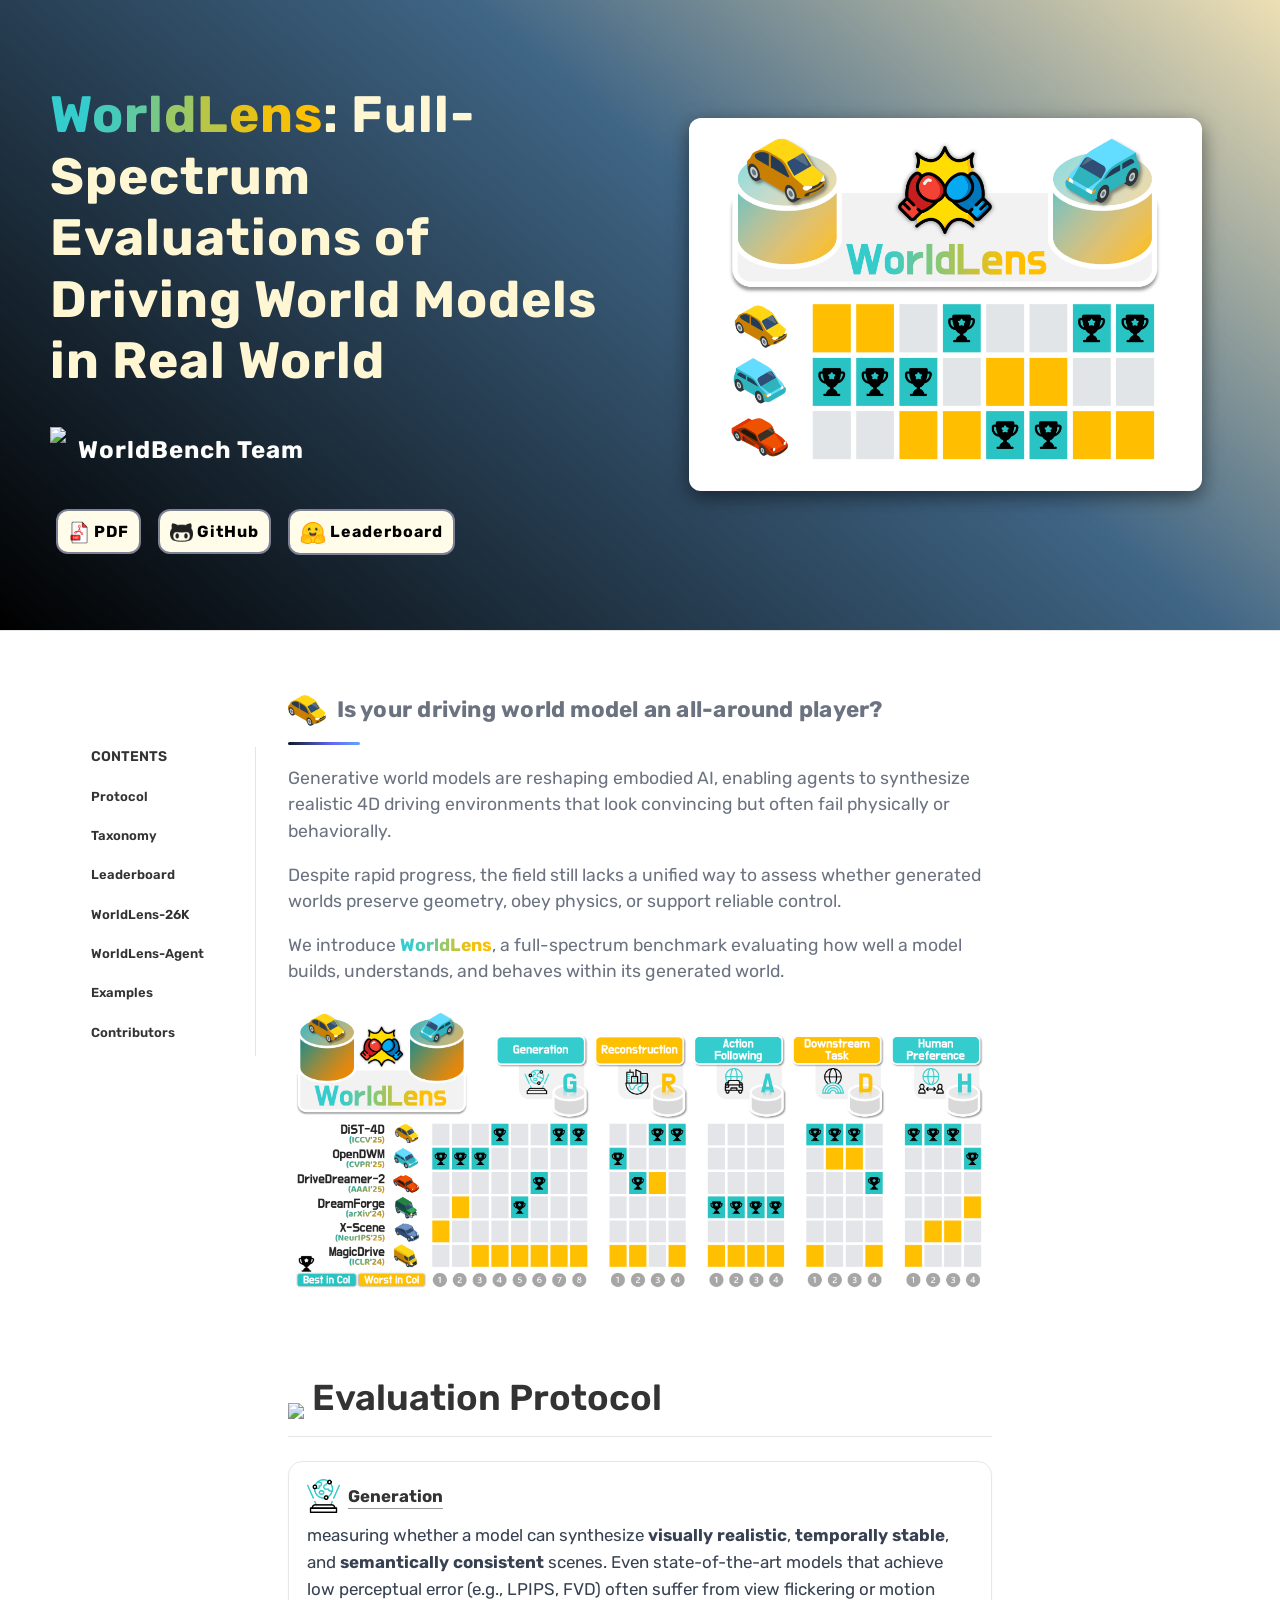
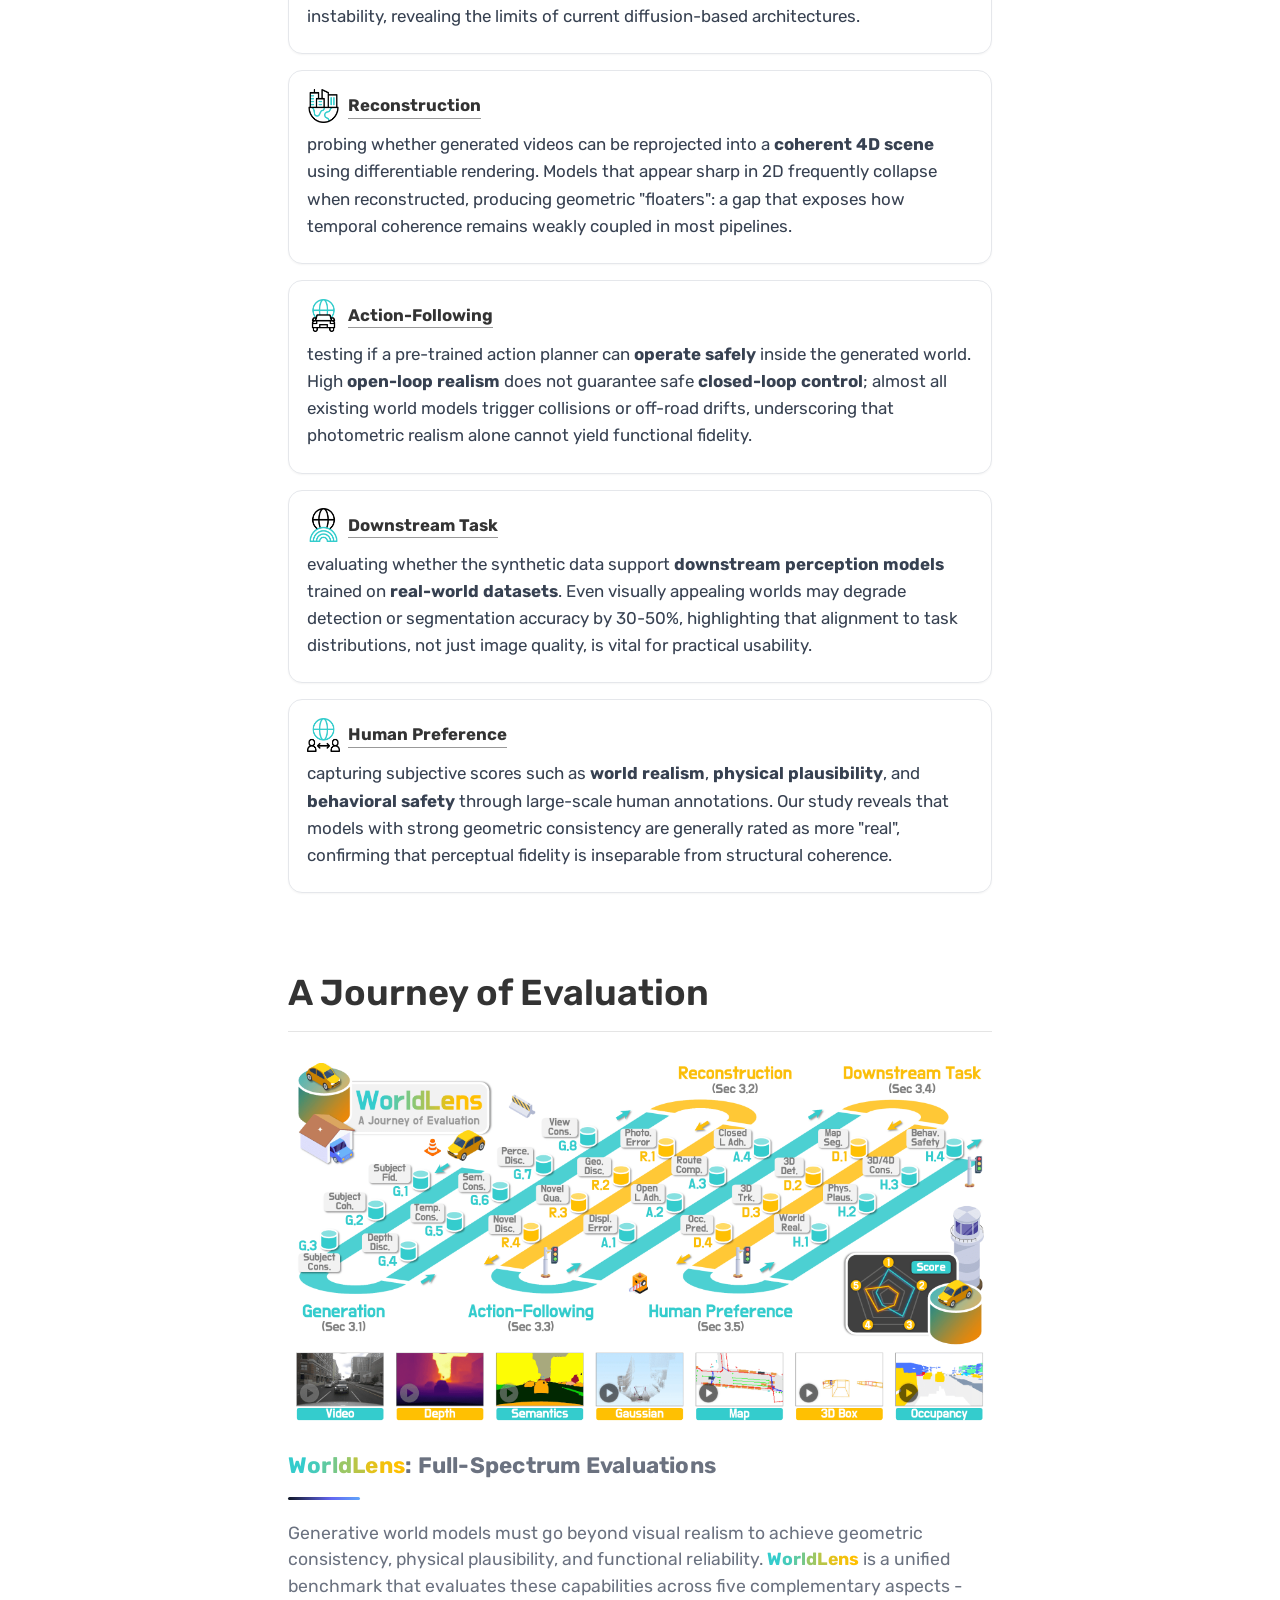
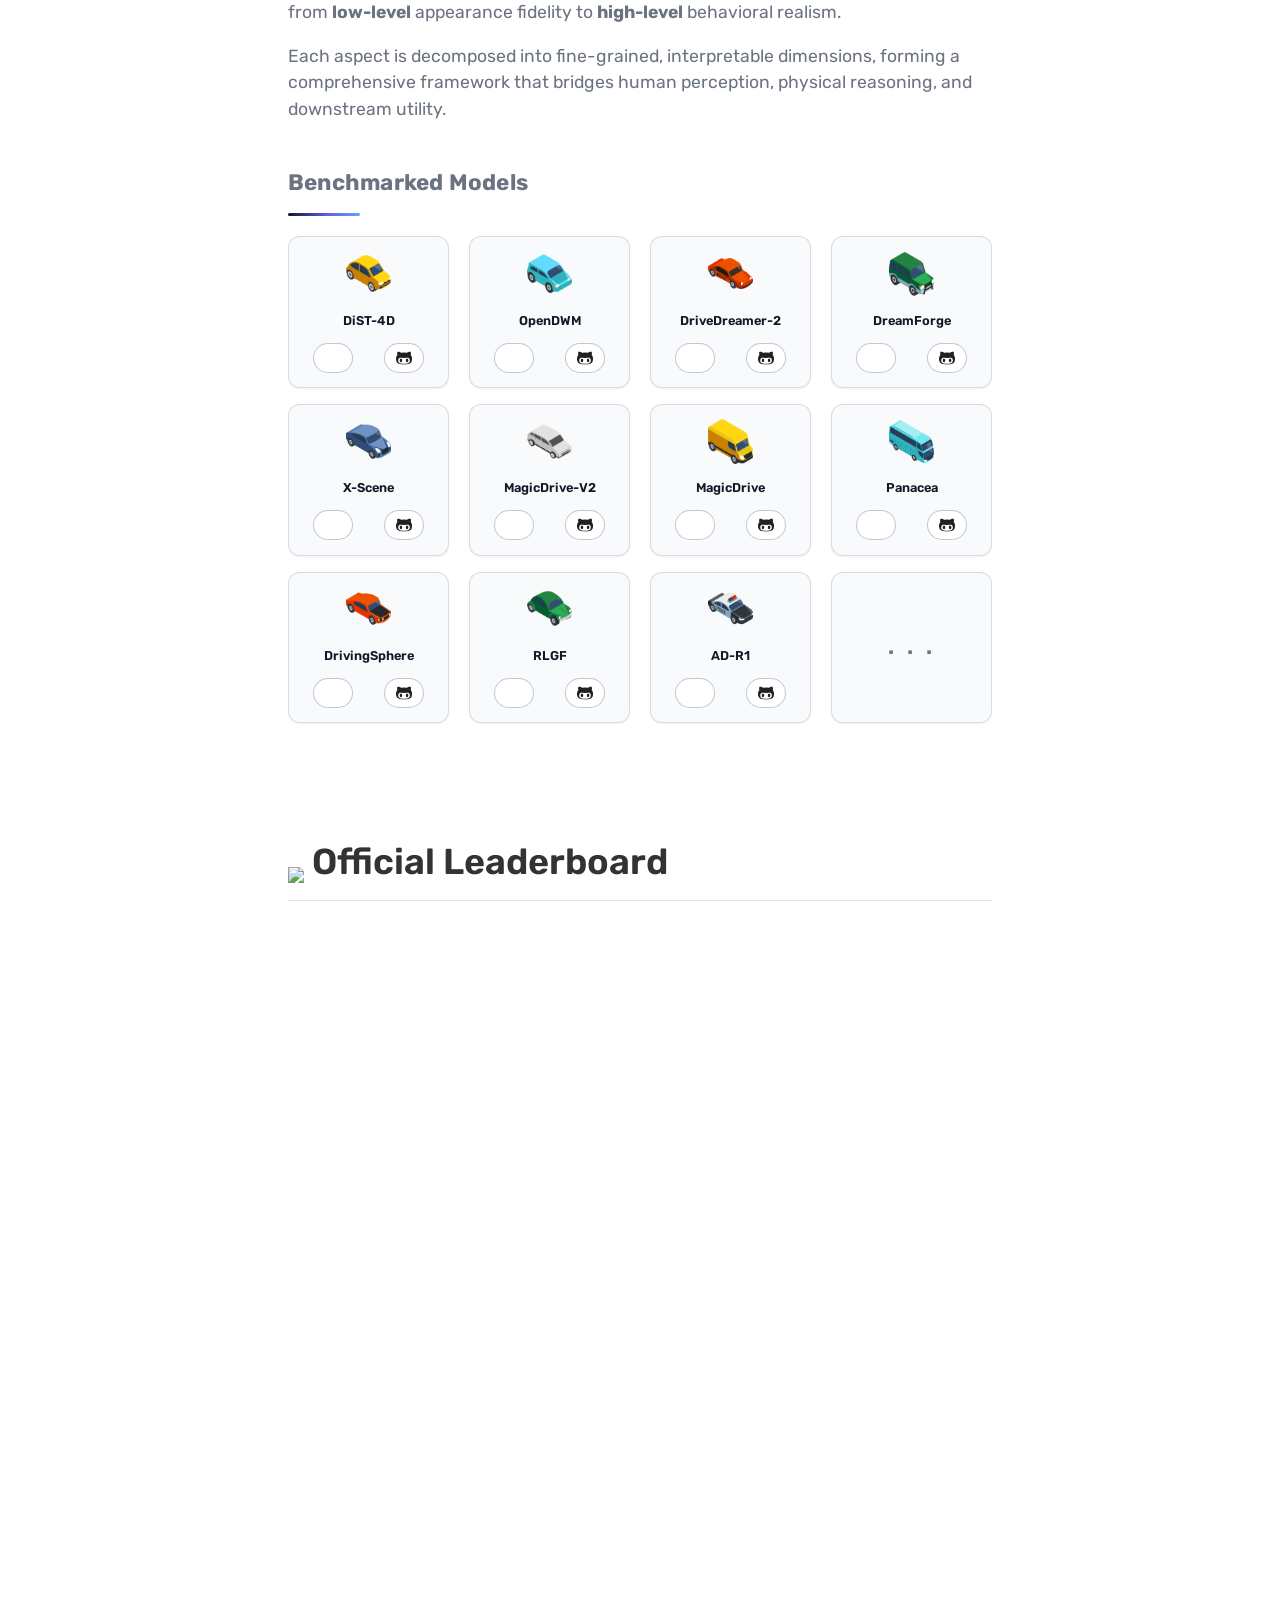
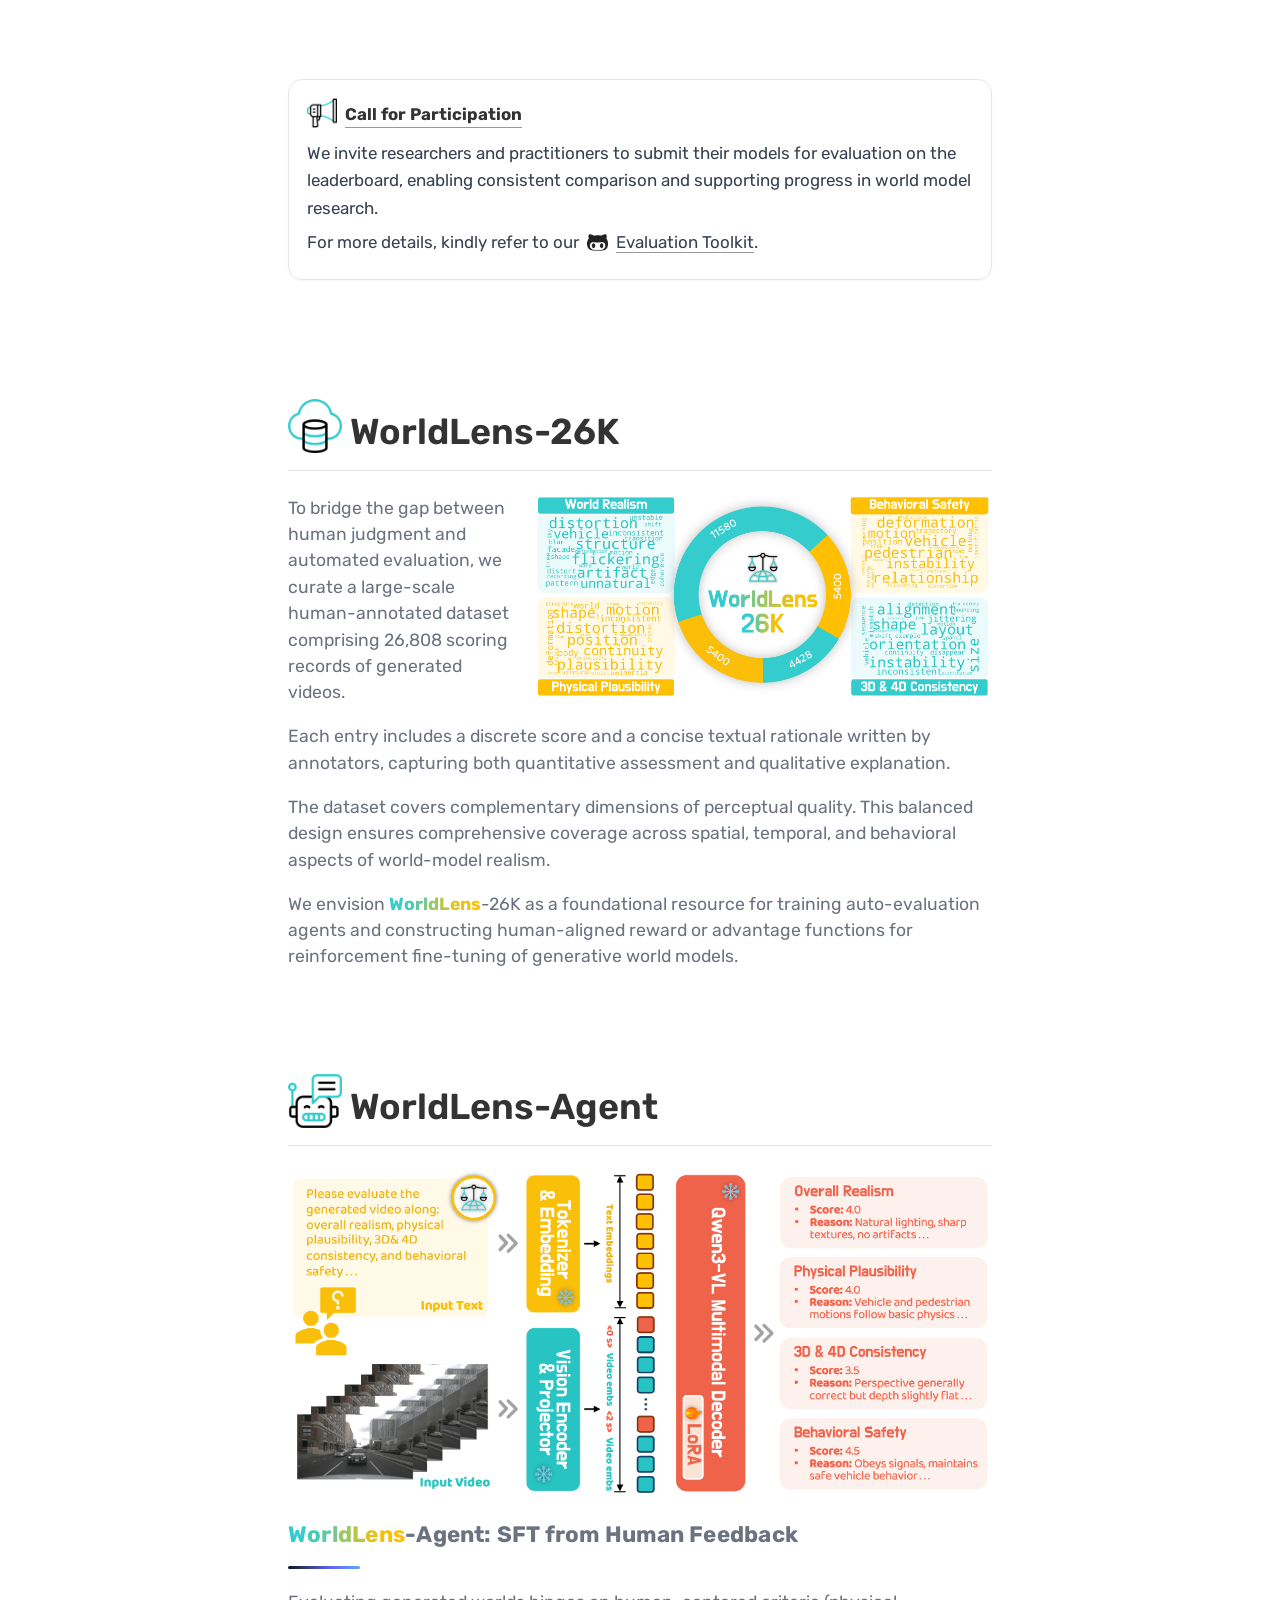
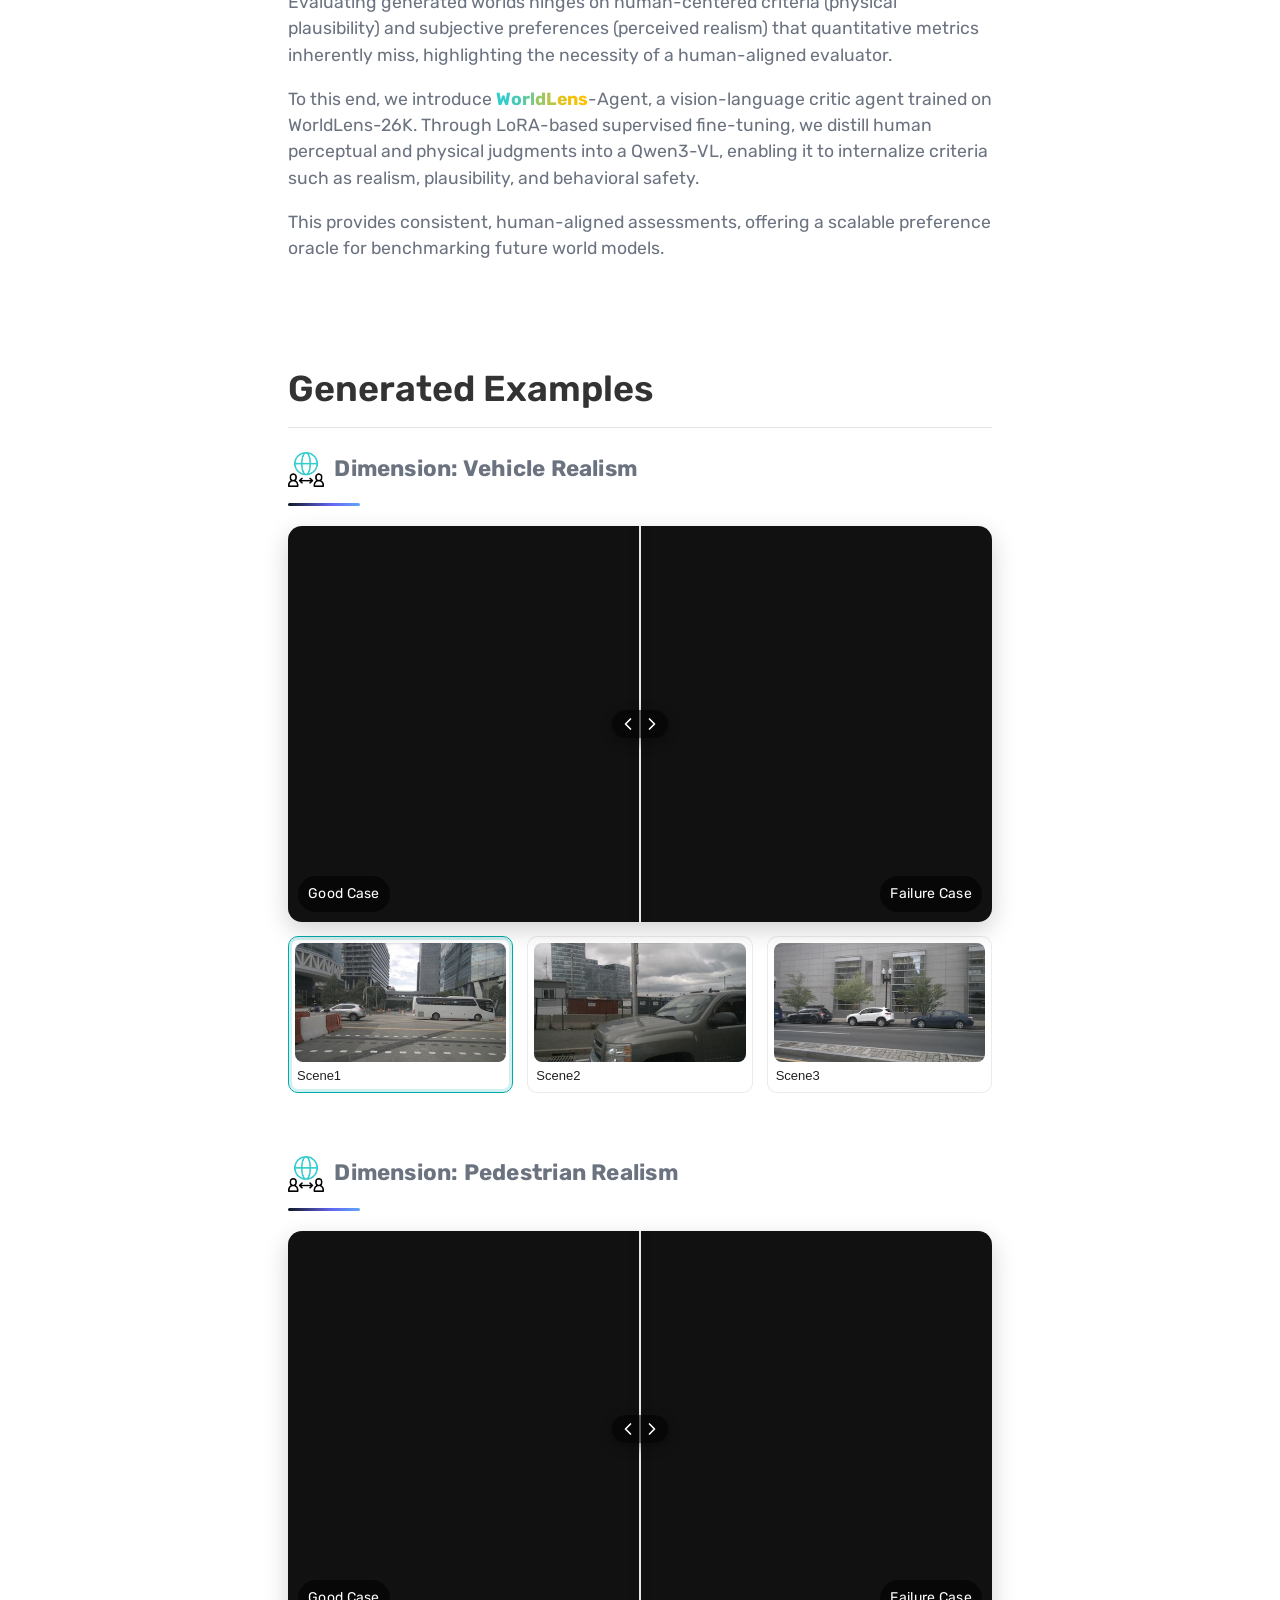
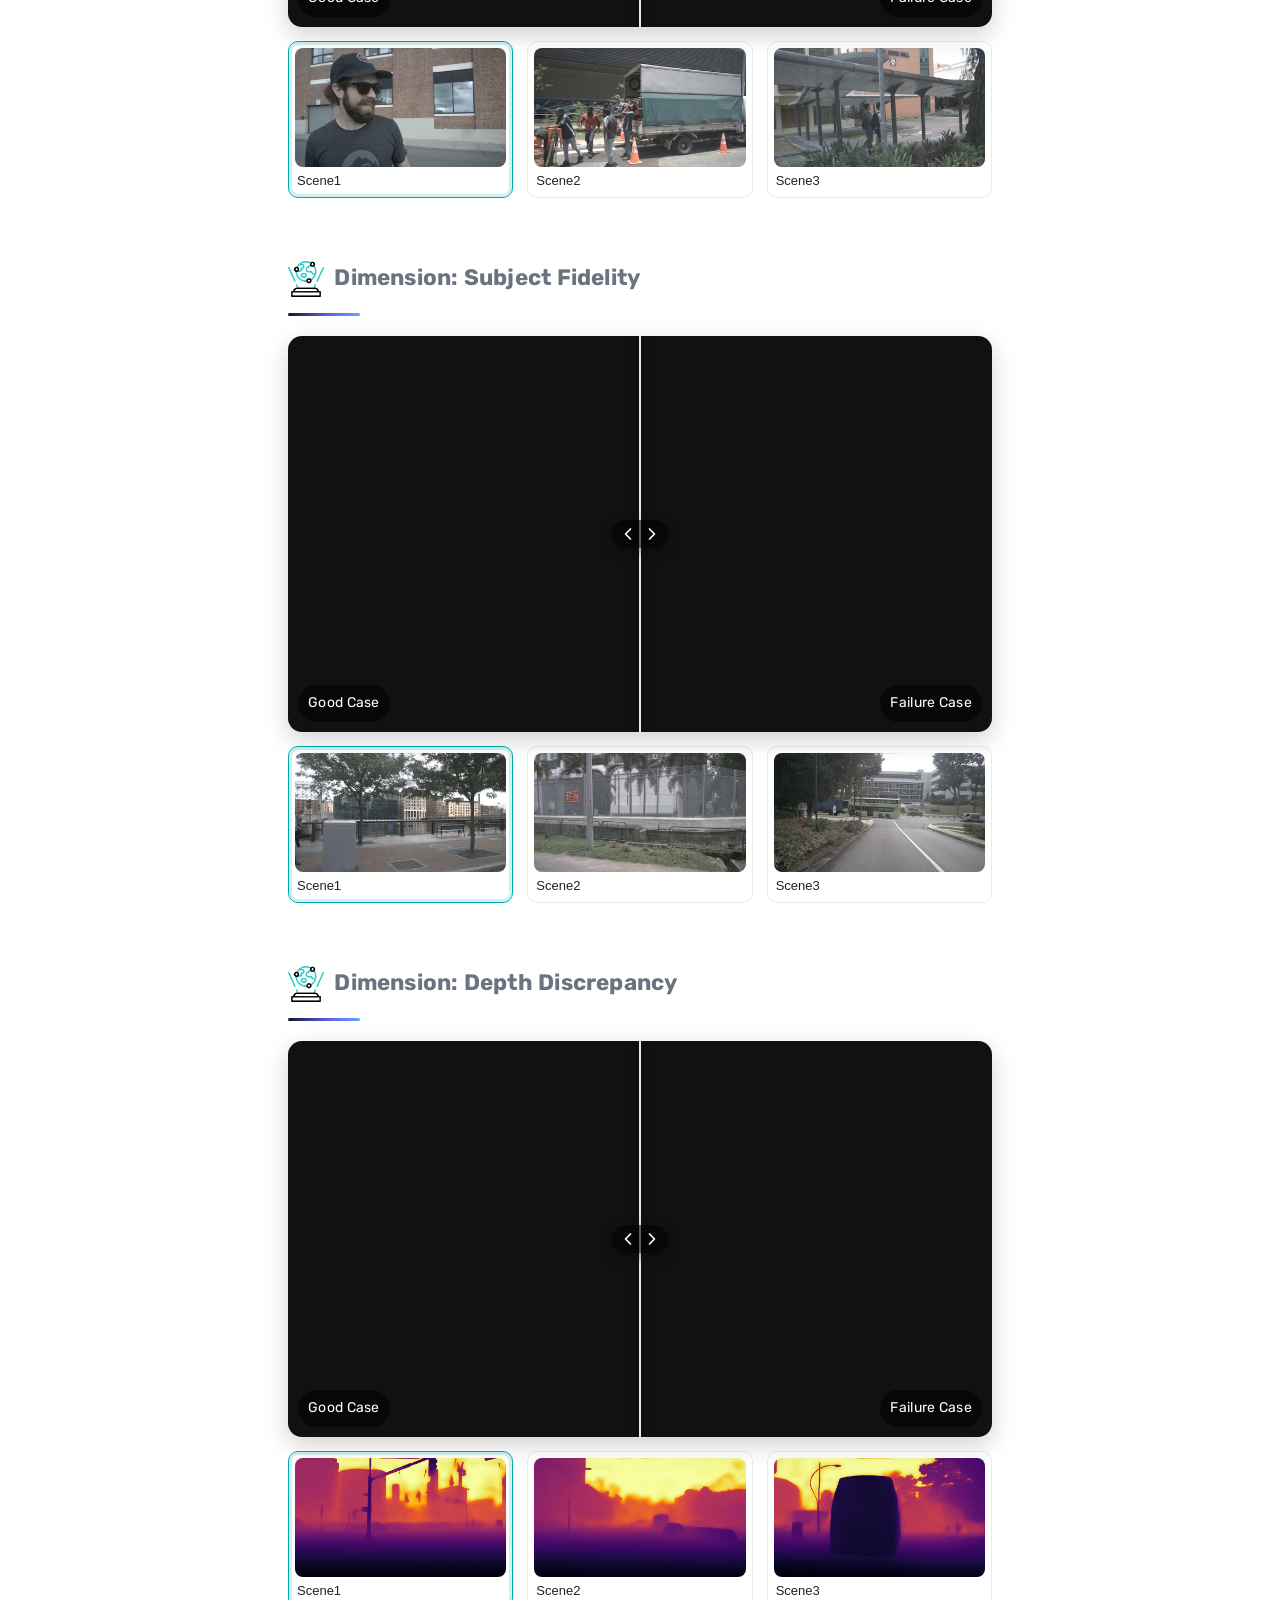
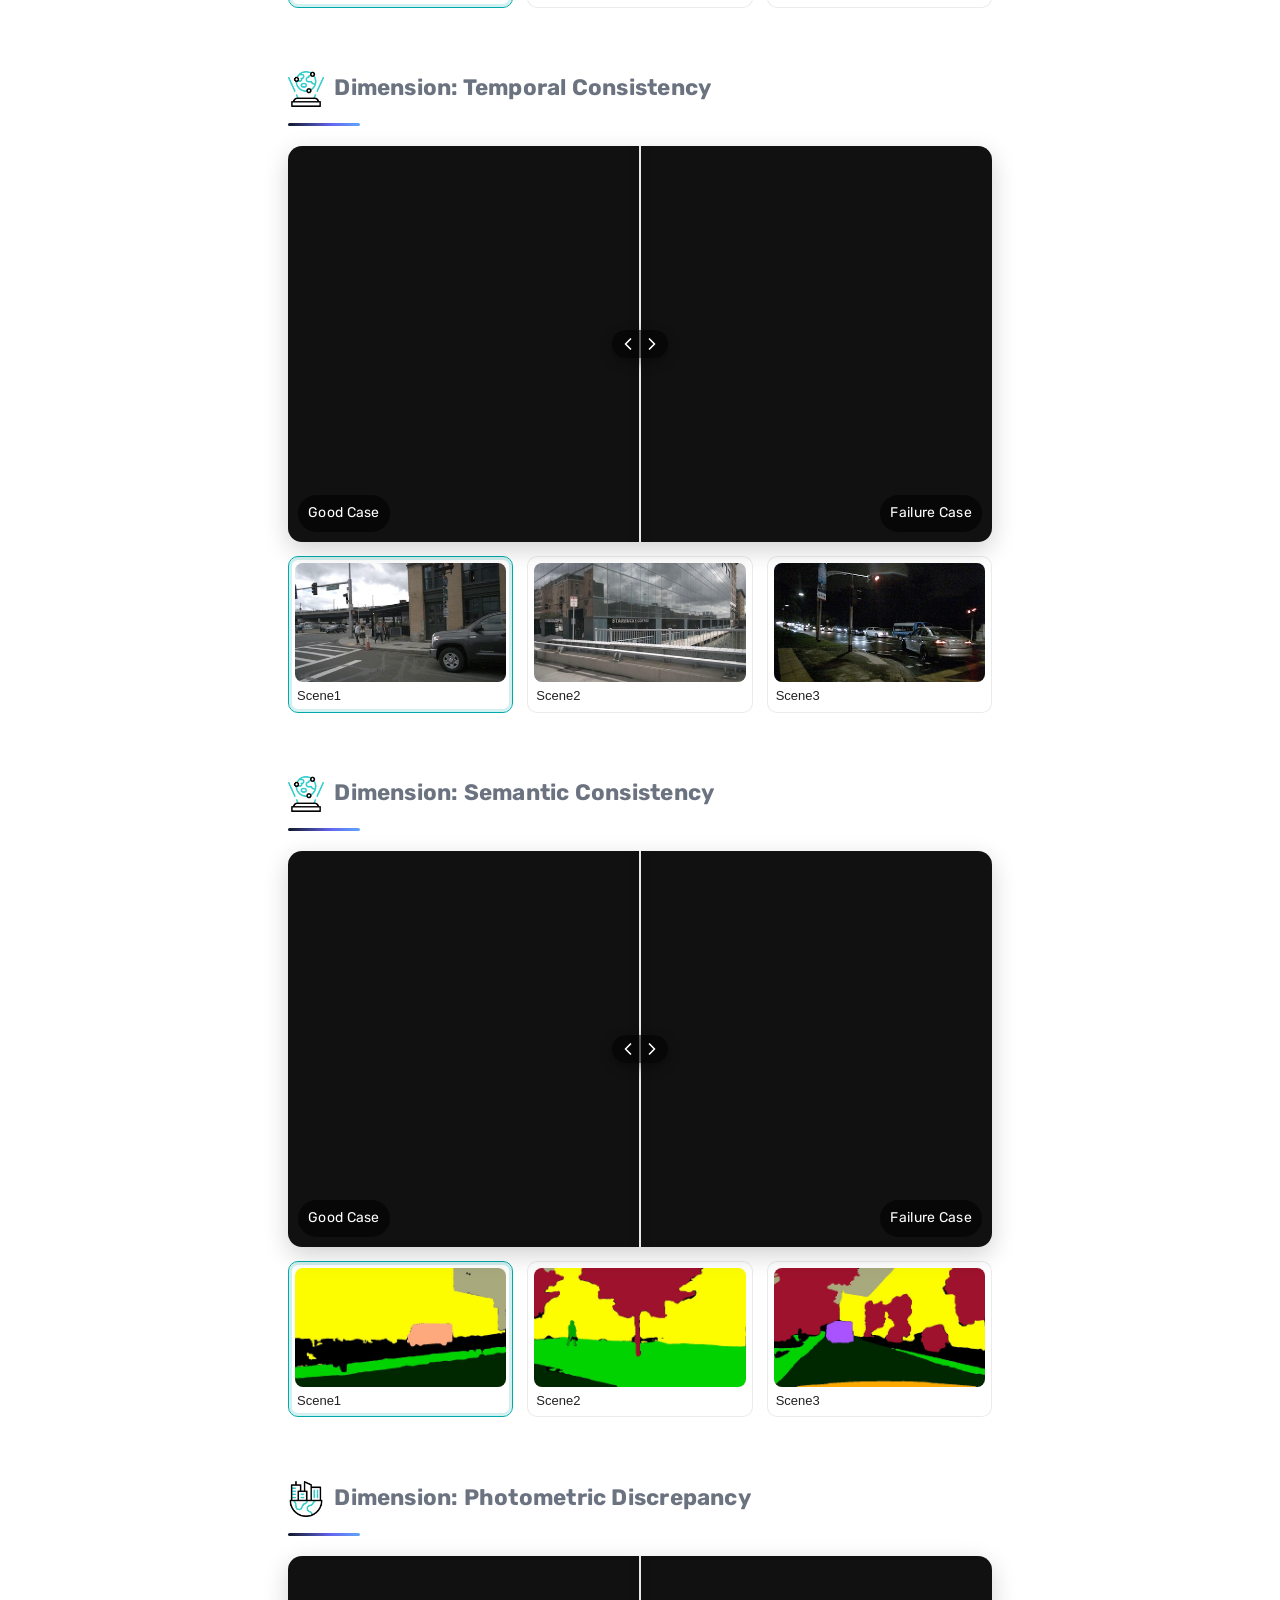
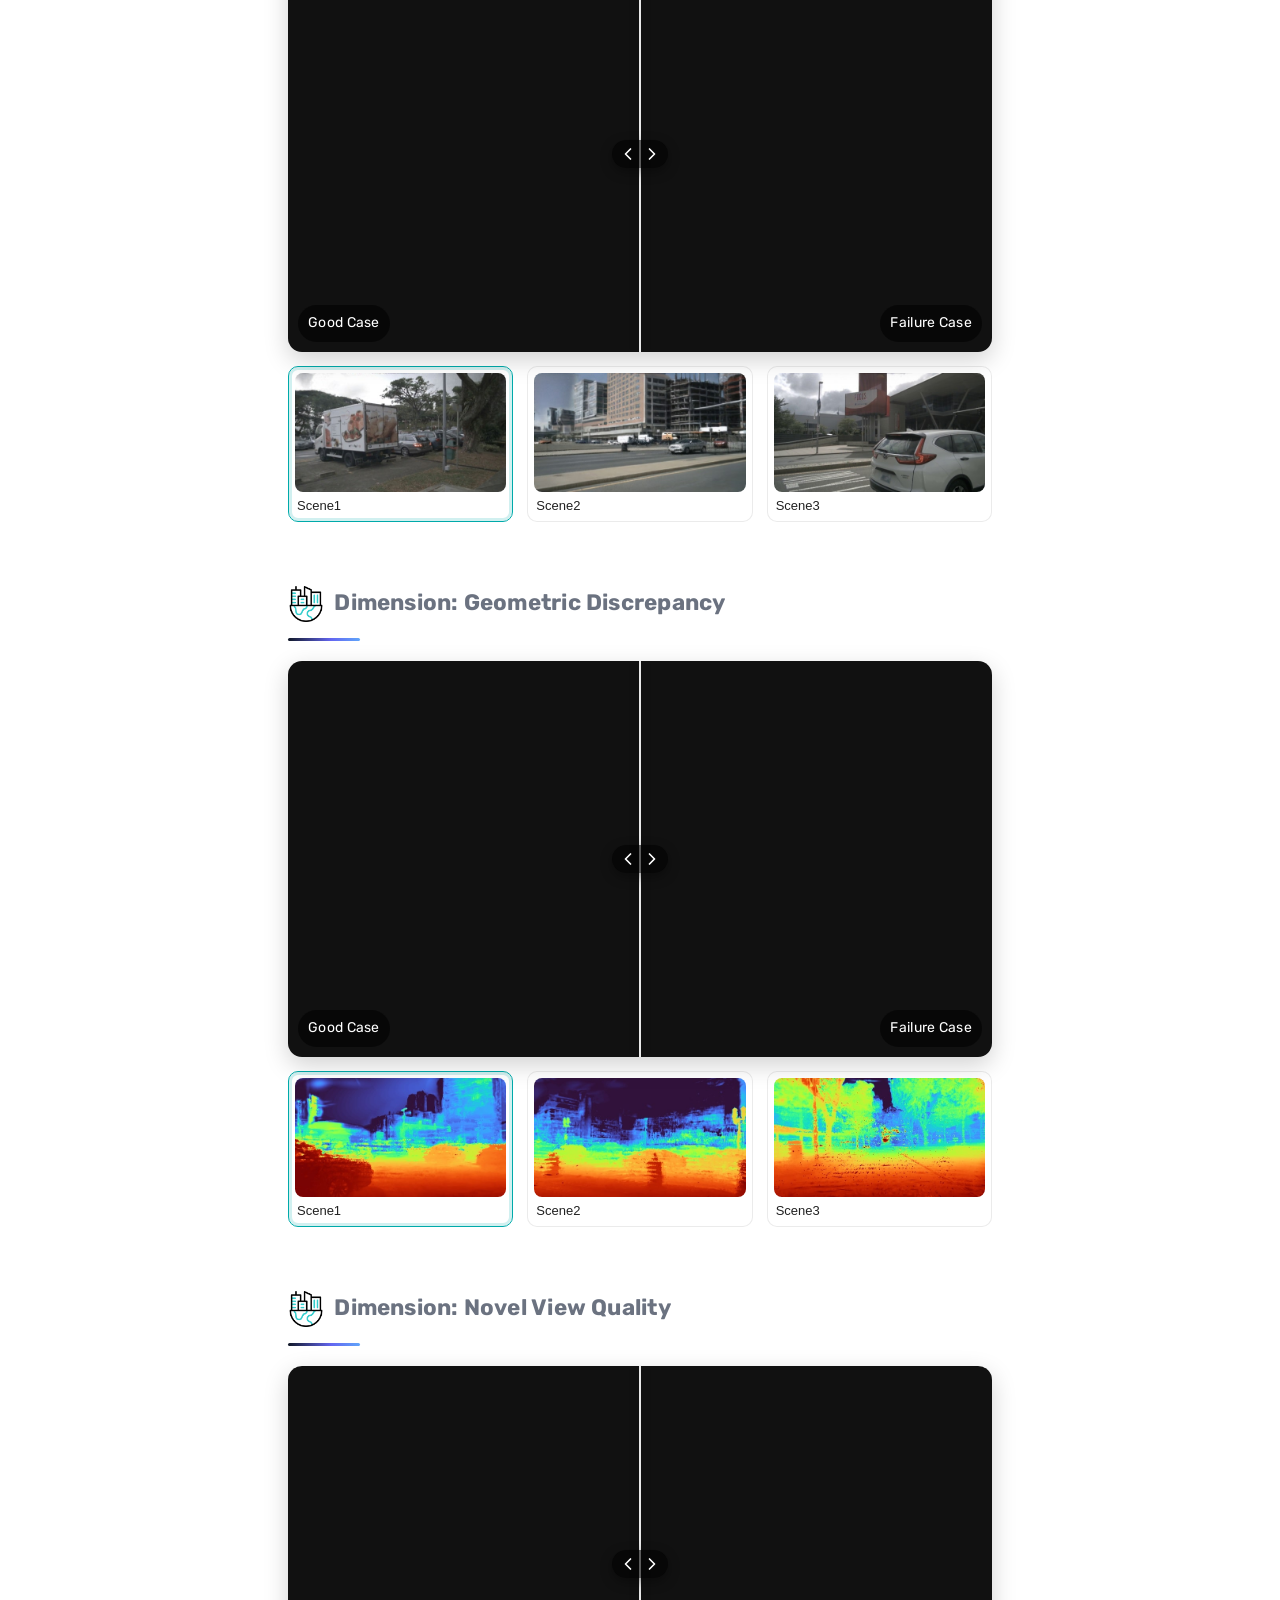
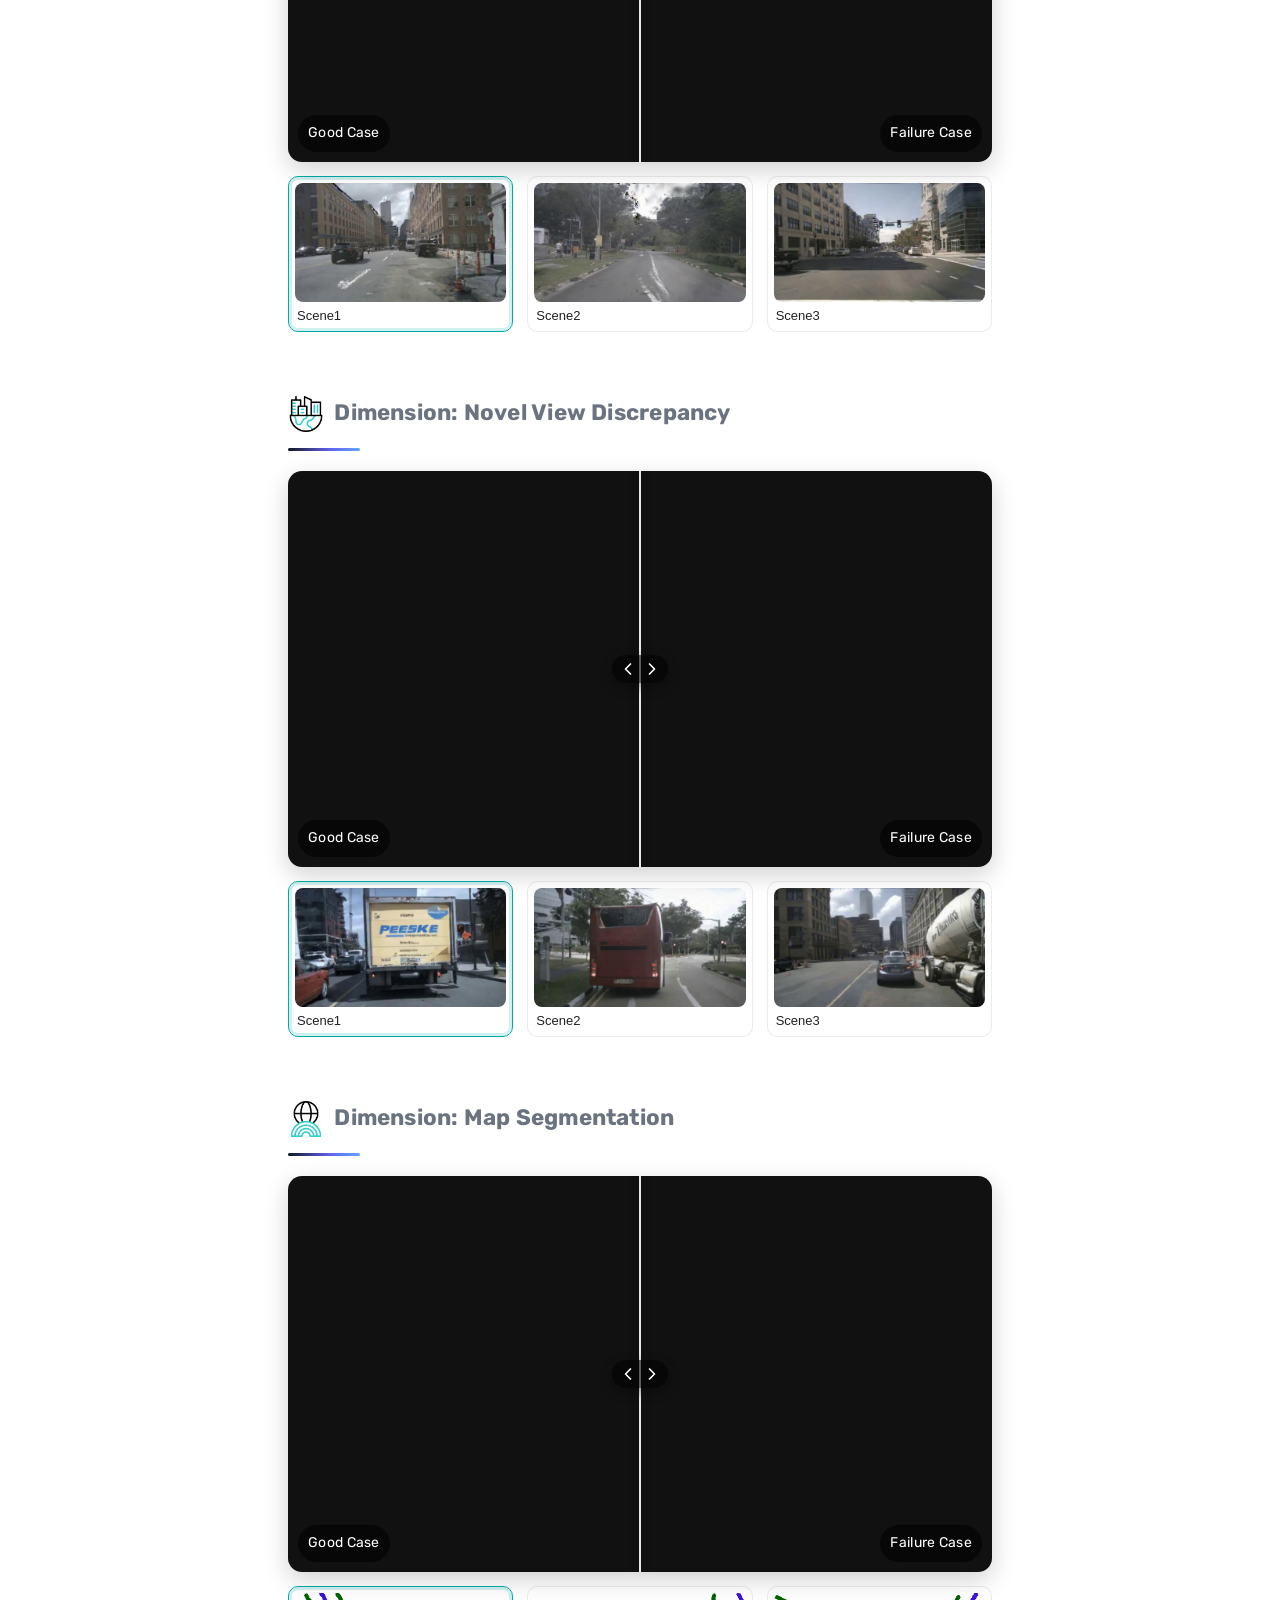
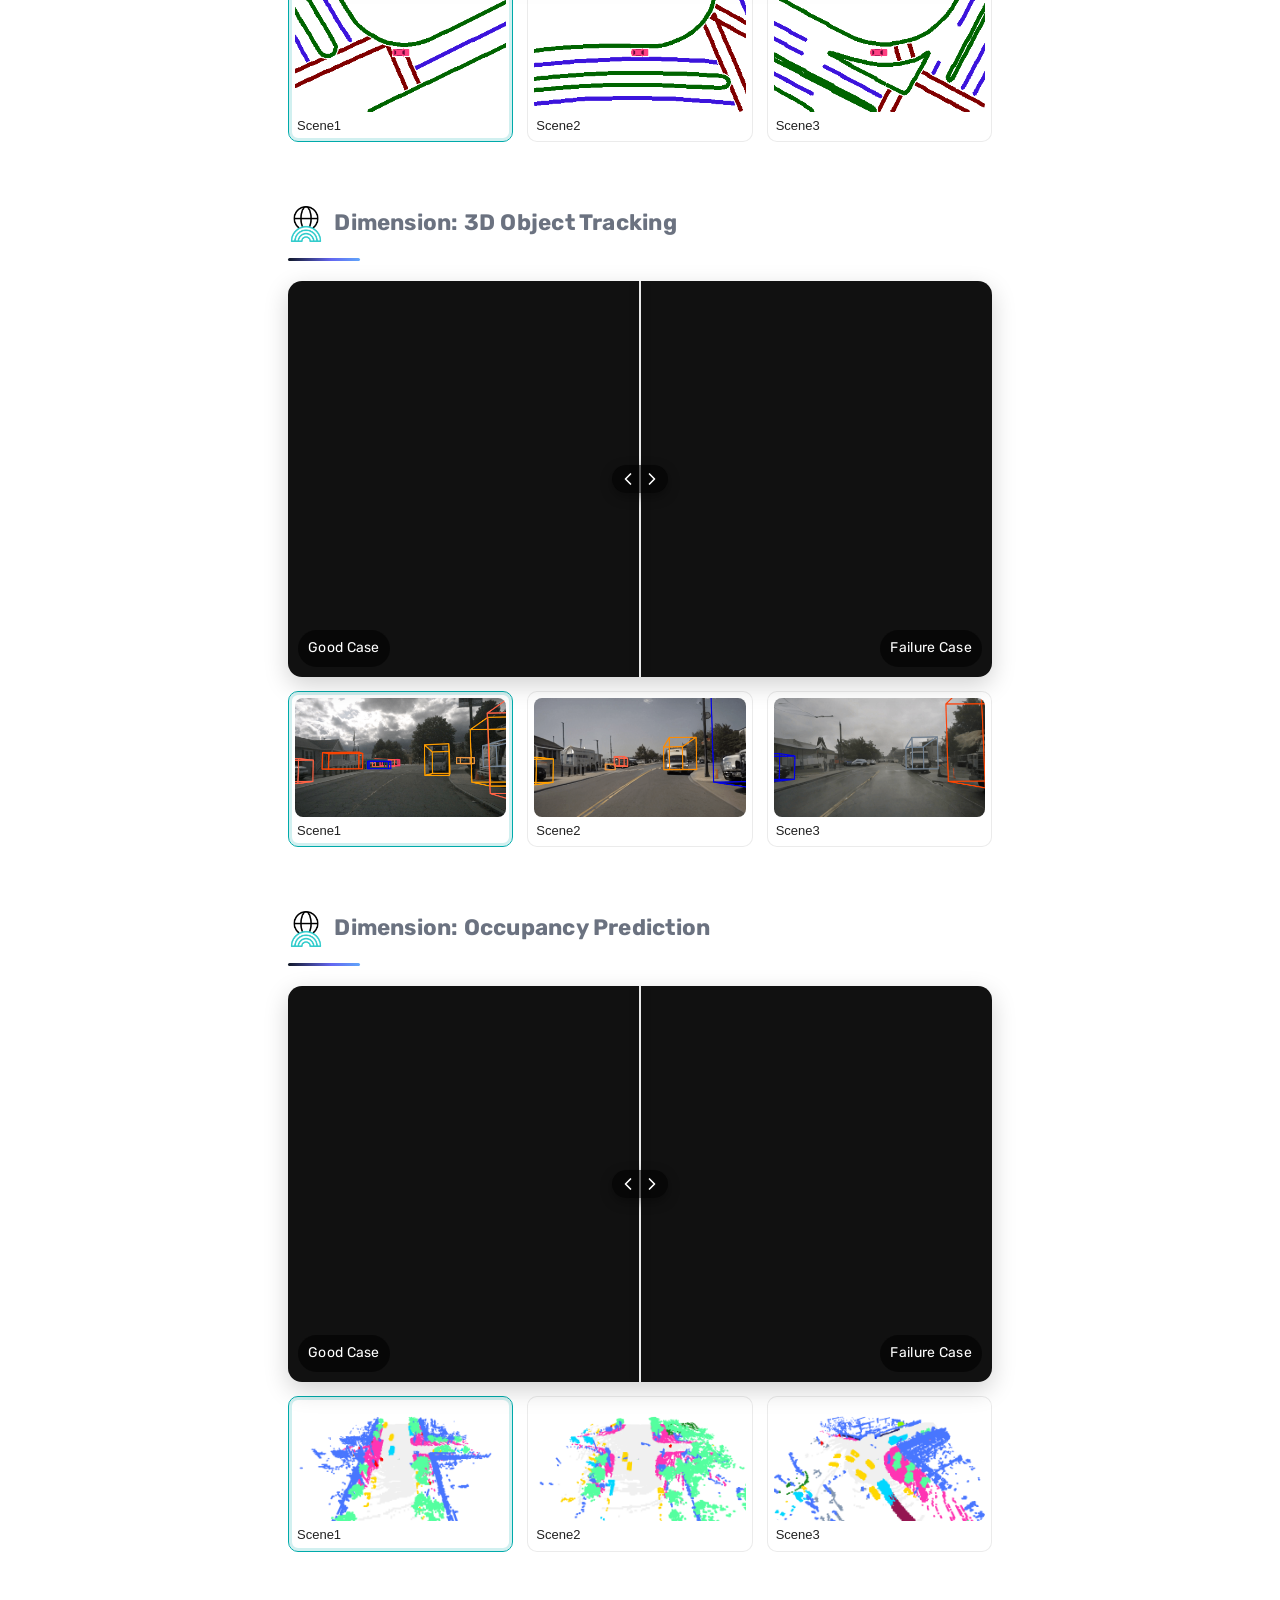
==== commit a1ae75b8: "1" ====
--- a/worldarena.html
+++ b/worldarena.html
@@ -1,7 +1,7 @@
 <!doctype html>
 <html lang="en">
     <head>
-        <title>WorldLens: Full-Spectrum Evaluations of Driving World Models in Real World</title>
+        <title>WorldArena: A Unified Benchmark for Evaluating Perception and Functional Utility of Embodied World Models</title>
 
         <link rel="icon" href="assets_common/icons/worldbench-circle.png" type="image/x-icon">
         
@@ -104,31 +104,31 @@
                 </h2>
 
                 <div class="button-container">
-                    <a href="https://arxiv.org/abs/2512.10958" class="button paper-link" target="_blank">
+                    <!-- <a href="https://arxiv.org/abs/2512.10958" class="button paper-link" target="_blank">
                         <span class="icon is-small">
                             <i class="ai ai-arxiv "  style="height: 1.5em;"></i>
                         </span><span>arXiv</span>
-                    </a>
-                    <a href="assets_common/papers/worldlens.pdf" class="button paper-link" target="_blank">
+                    </a> -->
+                    <a href="assets_common/papers/WorldArena.pdf" class="button paper-link" target="_blank">
                         <span class="icon is-small">
                             <img src="assets_common/icons/pdf.png" style="height: 1.4em;">
                         </span><span>PDF</span>
                     </a>
-                    <a href="https://github.com/worldbench/WorldLens" class="button" target="_blank">
+                    <a href="https://github.com/worldarena/WorldArena" class="button" target="_blank">
                         <span class="icon is-small">
                             <img src="assets_common/icons/github.png" style="height: 1.4em;">
                         </span><span>GitHub</span>
                     </a>
-                    <a href="https://huggingface.co/spaces/worldbench/WorldLens" class="button" target="_blank">
+                    <a href="https://huggingface.co/spaces/WorldArena/WorldArena" class="button" target="_blank">
                         <span class="icon is-small">
                             <img src="assets_common/icons/hf.png" style="height: 1.5em;">
                         </span><span>Leaderboard</span>
                     </a>
-                    <a href="https://huggingface.co/datasets/worldbench" class="button" target="_blank">
+                    <!-- <a href="https://huggingface.co/datasets/worldbench" class="button" target="_blank">
                         <span class="icon is-small">
                             <img src="assets_common/icons/hf.png" style="height: 1.5em;">
                         </span><span>Data</span>
-                    </a>
+                    </a> -->
                 </div>
                 </div>
                 <div class="header-image">
@@ -1930,680 +1930,6 @@
 
 
 
-            <section id="contributors">
-              <div class="wb-section">
-
-                <h2>Contributors</h2>
-
-                <div class="contributors-list">
-                  <!-- Row -->
-                  <div class="contributor-row">
-                    <img class="contributor-photo"
-                        src="assets_common/photos/ao_liang.jpg"
-                        loading="lazy" width="56" height="56">
-
-                    <div class="contributor-text">
-                      <div class="contributor-name">Ao Liang</div>
-                      <div class="contributor-note">Core Contributor</div>
-                    </div>
-                    <div class="contributor-links">
-                      <a href="https://alanliangc.github.io/" target="_blank" aria-label="Homepage"><i class="fas fa-globe"></i> </a>
-                      <a href="https://scholar.google.com/citations?user=ocyBGGYAAAAJ&hl=en" target="_blank" aria-label="Google Scholar"> <i class="ai ai-google-scholar"></i> </a>
-                      <a href="https://github.com/AlanLiangC" target="_blank" aria-label="GitHub"> <i class="fab fa-github"></i> </a>
-                    </div>
-                  </div>
-
-
-                  <!-- Row -->
-                  <div class="contributor-row">
-                    <img class="contributor-photo"
-                        src="assets_common/photos/lingdong_kong.jpg"
-                        loading="lazy" width="56" height="56">
-
-                    <div class="contributor-text">
-                      <div class="contributor-name">Lingdong Kong</div>
-                      <div class="contributor-note">Core Contributor, Project Lead</div>
-                    </div>
-                    <div class="contributor-links">
-                      <a href="mailto:lingdong.kong@u.nus.edu" aria-label="Email"><i class="fas fa-envelope"></i> </a>
-                      <a href="https://ldkong.com" target="_blank" aria-label="Homepage"><i class="fas fa-globe"></i> </a>
-                      <a href="https://scholar.google.com/citations?user=-j1j7TkAAAAJ&hl=en" target="_blank" aria-label="Google Scholar"> <i class="ai ai-google-scholar"></i> </a>
-                      <a href="https://github.com/ldkong1205/" target="_blank" aria-label="GitHub"> <i class="fab fa-github"></i> </a>
-                      <a href="https://www.linkedin.com/in/ldkong/" target="_blank" aria-label="LinkedIn"> <i class="fab fa-linkedin"></i> </a>
-                      <a href="https://twitter.com/ldkong1205" target="_blank" aria-label="X (Twitter)"> <i class="fab fa-twitter"> </i> </a>
-                    </div>
-                  </div>
-
-
-                  <!-- Row -->
-                  <div class="contributor-row">
-                    <img class="contributor-photo"
-                        src="assets_common/photos/tianyi_yan.jpg"
-                        loading="lazy" width="56" height="56">
-
-                    <div class="contributor-text">
-                      <div class="contributor-name">Tianyi Yan</div>
-                      <div class="contributor-note">Core Contributor</div>
-                    </div>
-                    <div class="contributor-links">
-                      <a href="https://yanty123.github.io/" target="_blank" aria-label="Homepage"><i class="fas fa-globe"></i> </a>
-                      <a href="https://scholar.google.com.hk/citations?user=0JmbnNQAAAAJ&hl=en" target="_blank" aria-label="Google Scholar"> <i class="ai ai-google-scholar"></i> </a>
-                      <a href="https://github.com/yanty123" target="_blank" aria-label="GitHub"> <i class="fab fa-github"></i> </a>
-                    </div>
-                  </div>
-
-
-                  <!-- Row -->
-                  <div class="contributor-row">
-                    <img class="contributor-photo"
-                        src="assets_common/photos/hongsi_liu.png"
-                        loading="lazy" width="56" height="56">
-
-                    <div class="contributor-text">
-                      <div class="contributor-name">Hongsi Liu</div>
-                      <div class="contributor-note">Core Contributor</div>
-                    </div>
-                    <div class="contributor-links">
-                      <a href="https://ericliuhhh.github.io/" target="_blank" aria-label="Homepage"><i class="fas fa-globe"></i> </a>
-                      <a href="https://scholar.google.com/citations?user=9BL2i24AAAAJ&hl=en" target="_blank" aria-label="Google Scholar"> <i class="ai ai-google-scholar"></i> </a>
-                      <a href="https://github.com/EricLiuhhh" target="_blank" aria-label="GitHub"> <i class="fab fa-github"></i> </a>
-                    </div>
-                  </div>
-
-
-                  <!-- Row -->
-                  <div class="contributor-row">
-                    <img class="contributor-photo"
-                        src="assets_common/icons/worldbench-circle.png"
-                        loading="lazy" width="56" height="56">
-
-                    <div class="contributor-text">
-                      <div class="contributor-name">Wesley Yang</div>
-                      <div class="contributor-note">Core Contributor</div>
-                    </div>
-                    <div class="contributor-links">
-                      <a href="" target="_blank" aria-label="Homepage"><i class="fas fa-globe"></i> </a>
-                      <a href="" target="_blank" aria-label="Google Scholar"> <i class="ai ai-google-scholar"></i> </a>
-                    </div>
-                  </div>
-                  
-
-                  <!-- Row -->
-                  <div class="contributor-row">
-                    <img class="contributor-photo"
-                        src="assets_common/photos/ziqi_huang.jpg"
-                        loading="lazy" width="56" height="56">
-
-                    <div class="contributor-text">
-                      <div class="contributor-name">Ziqi Huang</div>
-                      <div class="contributor-note">Contributor, Human Preference</div>
-                    </div>
-                    <div class="contributor-links">
-                      <a href="https://ziqihuangg.github.io/" target="_blank" aria-label="Homepage"><i class="fas fa-globe"></i> </a>
-                      <a href="https://scholar.google.com/citations?user=Y3h_pzMAAAAJ&hl=en" target="_blank" aria-label="Google Scholar"> <i class="ai ai-google-scholar"></i> </a>
-                      <a href="https://github.com/ziqihuangg" target="_blank" aria-label="GitHub"> <i class="fab fa-github"></i> </a>
-                      <a href="https://www.linkedin.com/in/ziqi-huang-435875176" target="_blank" aria-label="LinkedIn"> <i class="fab fa-linkedin"></i> </a>
-                      <a href="https://twitter.com/ziqi_huang_" target="_blank" aria-label="X (Twitter)"> <i class="fab fa-twitter"> </i> </a>
-                    </div>
-                  </div>
-
-
-                  <!-- Row -->
-                  <div class="contributor-row">
-                    <img class="contributor-photo"
-                        src="assets_common/photos/wei_yin.jpeg"
-                        loading="lazy" width="56" height="56">
-
-                    <div class="contributor-text">
-                      <div class="contributor-name">Wei Yin</div>
-                      <div class="contributor-note">Contributor, Closed-Loop Simulation</div>
-                    </div>
-                    <div class="contributor-links">
-                      <a href="https://yvanyin.xyz/" target="_blank" aria-label="Homepage"><i class="fas fa-globe"></i> </a>
-                      <a href="https://scholar.google.com/citations?user=ZIf_rtcAAAAJ&hl=en" target="_blank" aria-label="Google Scholar"> <i class="ai ai-google-scholar"></i> </a>
-                      <a href="https://github.com/YvanYin" target="_blank" aria-label="GitHub"> <i class="fab fa-github"></i> </a>
-                      <a href="https://www.linkedin.com/in/wei-yin-28b64b167/" target="_blank" aria-label="LinkedIn"> <i class="fab fa-linkedin"></i> </a>
-                    </div>
-                  </div>
-
-
-                  <!-- Row -->
-                  <div class="contributor-row">
-                    <img class="contributor-photo"
-                        src="assets_common/photos/jialong_zuo.jpg"
-                        loading="lazy" width="56" height="56">
-
-                    <div class="contributor-text">
-                      <div class="contributor-name">Jialong Zuo</div>
-                      <div class="contributor-note">Contributor, Object ReID</div>
-                    </div>
-                    <div class="contributor-links">
-                      <a href="https://openreview.net/profile?id=~Jialong_Zuo1" target="_blank" aria-label="Homepage"><i class="fas fa-globe"></i> </a>
-                      <a href="https://scholar.google.com/citations?user=R5OWszMAAAAJ&hl=en" target="_blank" aria-label="Google Scholar"> <i class="ai ai-google-scholar"></i> </a>
-                      <a href="https://github.com/Zplusdragon" target="_blank" aria-label="GitHub"> <i class="fab fa-github"></i> </a>
-                    </div>
-                  </div>
-
-
-                  <!-- Row -->
-                  <div class="contributor-row">
-                    <img class="contributor-photo"
-                        src="assets_common/photos/yixuan_hu.jpg"
-                        loading="lazy" width="56" height="56">
-
-                    <div class="contributor-text">
-                      <div class="contributor-name">Yixuan Hu</div>
-                      <div class="contributor-note">Contributor, Depth</div>
-                    </div>
-                    <div class="contributor-links">
-                      <a href="https://openreview.net/profile?id=~Yixuan_Hu1" target="_blank" aria-label="Homepage"><i class="fas fa-globe"></i> </a>
-                      <a href="" target="_blank" aria-label="Google Scholar"> <i class="ai ai-google-scholar"></i> </a>
-                      <a href="" target="_blank" aria-label="GitHub"> <i class="fab fa-github"></i> </a>
-                      <a href="https://de.linkedin.com/in/yixuan-hu-55a0a2269" target="_blank" aria-label="LinkedIn"> <i class="fab fa-linkedin"></i> </a>
-                    </div>
-                  </div>
-
-
-                  <!-- Row -->
-                  <div class="contributor-row">
-                    <img class="contributor-photo"
-                        src="assets_common/photos/dekai_zhu.jpg"
-                        loading="lazy" width="56" height="56">
-
-                    <div class="contributor-text">
-                      <div class="contributor-name">Dekai Zhu</div>
-                      <div class="contributor-note">Contributor, Depth</div>
-                    </div>
-                    <div class="contributor-links">
-                      <a href="https://dekai21.github.io/" target="_blank" aria-label="Homepage"><i class="fas fa-globe"></i> </a>
-                      <a href="https://scholar.google.com/citations?user=rehMAJUAAAAJ&hl=en" target="_blank" aria-label="Google Scholar"> <i class="ai ai-google-scholar"></i> </a>
-                      <a href="https://github.com/Dekai21" target="_blank" aria-label="GitHub"> <i class="fab fa-github"></i> </a>
-                      <a href="https://de.linkedin.com/in/dekai-zhu-621573208" target="_blank" aria-label="LinkedIn"> <i class="fab fa-linkedin"></i> </a>
-                    </div>
-                  </div>
-
-
-                  <!-- Row -->
-                  <div class="contributor-row">
-                    <img class="contributor-photo"
-                        src="assets_common/photos/dongyue_lu.jpg"
-                        loading="lazy" width="56" height="56">
-
-                    <div class="contributor-text">
-                      <div class="contributor-name">Dongyue Lu</div>
-                      <div class="contributor-note">Contributor, Cross-View Matching</div>
-                    </div>
-                    <div class="contributor-links">
-                      <a href="#" aria-label="Homepage"><i class="fas fa-globe"></i> </a>
-                      <a href="#" aria-label="Google Scholar"> <i class="ai ai-google-scholar"></i> </a>
-                      <a href="#" aria-label="GitHub"> <i class="fab fa-github"></i> </a>
-                      <a href="#" aria-label="LinkedIn"> <i class="fab fa-linkedin"></i> </a>
-                    </div>
-                  </div>
-
-
-                  <!-- Row -->
-                  <div class="contributor-row">
-                    <img class="contributor-photo"
-                        src="assets_common/photos/youquan_liu.jpg"
-                        loading="lazy" width="56" height="56">
-
-                    <div class="contributor-text">
-                      <div class="contributor-name">Youquan Liu</div>
-                      <div class="contributor-note">Contributor, Human Preference</div>
-                    </div>
-                    <div class="contributor-links">
-                      <a href="https://openreview.net/profile?id=~Youquan_Liu1" target="_blank" aria-label="Homepage"><i class="fas fa-globe"></i> </a>
-                      <a href="https://scholar.google.com/citations?user=J9a48hMAAAAJ&hl=en" target="_blank" aria-label="Google Scholar"> <i class="ai ai-google-scholar"></i> </a>
-                      <a href="https://github.com/youquanl" target="_blank" aria-label="GitHub"> <i class="fab fa-github"></i> </a>
-                    </div>
-                  </div>
-
-
-                  <!-- Row -->
-                  <div class="contributor-row">
-                    <img class="contributor-photo"
-                        src="assets_common/photos/guangfeng_jiang.jpg"
-                        loading="lazy" width="56" height="56">
-
-                    <div class="contributor-text">
-                      <div class="contributor-name">Guangfeng Jiang</div>
-                      <div class="contributor-note">Contributor, Reconstruction</div>
-                    </div>
-                    <div class="contributor-links">
-                      <a href="#" aria-label="Homepage"><i class="fas fa-globe"></i> </a>
-                      <a href="https://scholar.google.com/citations?user=-ocVCHgAAAAJ&hl=en" target="_blank" aria-label="Google Scholar"> <i class="ai ai-google-scholar"></i> </a>
-                      <a href="#" aria-label="GitHub"> <i class="fab fa-github"></i> </a>
-                    </div>
-                  </div>
-
-
-                  <!-- Row -->
-                  <div class="contributor-row">
-                    <img class="contributor-photo"
-                        src="assets_common/photos/linfeng_li.jpeg"
-                        loading="lazy" width="56" height="56">
-
-                    <div class="contributor-text">
-                      <div class="contributor-name">Linfeng Li</div>
-                      <div class="contributor-note">Contributor, Human Preference</div>
-                    </div>
-                    <div class="contributor-links">
-                      <a href="#" aria-label="Homepage"><i class="fas fa-globe"></i> </a>
-                      <a href="#" aria-label="Google Scholar"> <i class="ai ai-google-scholar"></i> </a>
-                      <a href="#" aria-label="GitHub"> <i class="fab fa-github"></i> </a>
-                    </div>
-                  </div>
-
-
-                  <!-- Row -->
-                  <div class="contributor-row">
-                    <img class="contributor-photo"
-                        src="assets_common/photos/xiangtai_li.jpg"
-                        loading="lazy" width="56" height="56">
-
-                    <div class="contributor-text">
-                      <div class="contributor-name">Xiangtai Li</div>
-                      <div class="contributor-note">Contributor, Human Preference</div>
-                    </div>
-                    <div class="contributor-links">
-                      <a href="https://lxtgh.github.io/" target="_blank" aria-label="Homepage"><i class="fas fa-globe"></i> </a>
-                      <a href="https://scholar.google.com/citations?user=FL3ReD0AAAAJ&hl=en" target="_blank" aria-label="Google Scholar"> <i class="ai ai-google-scholar"></i> </a>
-                      <a href="https://github.com/lxtGH" target="_blank" aria-label="GitHub"> <i class="fab fa-github"></i> </a>
-                      <a href="https://twitter.com/xtl994" target="_blank" aria-label="X (Twitter)"> <i class="fab fa-twitter"> </i> </a>
-                    </div>
-                  </div>
-
-
-                  <!-- Row -->
-                  <div class="contributor-row">
-                    <img class="contributor-photo"
-                        src="assets_common/photos/long_zhuo.png"
-                        loading="lazy" width="56" height="56">
-
-                    <div class="contributor-text">
-                      <div class="contributor-name">Long Zhuo</div>
-                      <div class="contributor-note">Contributor, Human Preference</div>
-                    </div>
-                    <div class="contributor-links">
-                      <a href="#" aria-label="Homepage"><i class="fas fa-globe"></i> </a>
-                      <a href="#" aria-label="Google Scholar"> <i class="ai ai-google-scholar"></i> </a>
-                    </div>
-                  </div>
-
-
-                  <!-- Row -->
-                  <div class="contributor-row">
-                    <img class="contributor-photo"
-                        src="assets_common/photos/lai_xing_ng.jpg"
-                        loading="lazy" width="56" height="56">
-
-                    <div class="contributor-text">
-                      <div class="contributor-name">Lai Xing Ng</div>
-                      <div class="contributor-note">Advisor</div>
-                    </div>
-                    <div class="contributor-links">
-                      <a href="https://ipal.cnrs.fr/lai-xing-ng/" target="_blank" aria-label="Homepage"><i class="fas fa-globe"></i> </a>
-                      <a href="https://scholar.google.com/citations?user=OOqyeJIAAAAJ&hl=en" target="_blank" aria-label="Google Scholar"> <i class="ai ai-google-scholar"></i> </a>
-                      <a href="https://sg.linkedin.com/in/lai-xing-ng-phd-09156156" target="_blank" aria-label="LinkedIn"> <i class="fab fa-linkedin"></i> </a>
-                    </div>
-                  </div>
-
-
-                  <!-- Row -->
-                  <div class="contributor-row">
-                    <img class="contributor-photo"
-                        src="assets_common/photos/benoit_cottereau.jpg"
-                        loading="lazy" width="56" height="56">
-
-                    <div class="contributor-text">
-                      <div class="contributor-name">Benoit R. Cottereau</div>
-                      <div class="contributor-note">Advisor</div>
-                    </div>
-                    <div class="contributor-links">
-                      <a href="https://ipal.cnrs.fr/benoit-cottereau-personal-page/" target="_blank" aria-label="Homepage"><i class="fas fa-globe"></i> </a>
-                      <a href="https://scholar.google.com/citations?user=9I7uKooAAAAJ&hl=en" target="_blank" aria-label="Google Scholar"> <i class="ai ai-google-scholar"></i> </a>
-                      <a href="https://fr.linkedin.com/in/benoit-cottereau-347470270" target="_blank" aria-label="LinkedIn"> <i class="fab fa-linkedin"></i> </a>
-                    </div>
-                  </div>
-
-
-                  <!-- Row -->
-                  <div class="contributor-row">
-                    <img class="contributor-photo"
-                        src="assets_common/photos/changxin_gao.jpeg"
-                        loading="lazy" width="56" height="56">
-
-                    <div class="contributor-text">
-                      <div class="contributor-name">Changxin Gao</div>
-                      <div class="contributor-note">Advisor</div>
-                    </div>
-                    <div class="contributor-links">
-                      <a href="https://sites.google.com/site/changxingao/home" target="_blank" aria-label="Homepage"><i class="fas fa-globe"></i> </a>
-                      <a href="https://scholar.google.com/citations?user=4tku-lwAAAAJ&hl=en" target="_blank" aria-label="Google Scholar"> <i class="ai ai-google-scholar"></i> </a>
-                    </div>
-                  </div>
-
-
-                  <!-- Row -->
-                  <div class="contributor-row">
-                    <img class="contributor-photo"
-                        src="assets_common/photos/liang_pan.png"
-                        loading="lazy" width="56" height="56">
-
-                    <div class="contributor-text">
-                      <div class="contributor-name">Liang Pan</div>
-                      <div class="contributor-note">Advisor</div>
-                    </div>
-                    <div class="contributor-links">
-                      <a href="#" aria-label="Homepage"><i class="fas fa-globe"></i> </a>
-                      <a href="#" aria-label="Google Scholar"> <i class="ai ai-google-scholar"></i> </a>
-                      <a href="#" aria-label="GitHub"> <i class="fab fa-github"></i> </a>
-                      <a href="#" aria-label="X (Twitter)"> <i class="fab fa-twitter"> </i> </a>
-                    </div>
-                  </div>
-
-
-                  <!-- Row -->
-                  <div class="contributor-row">
-                    <img class="contributor-photo"
-                        src="assets_common/photos/wei_tsang_ooi.png"
-                        loading="lazy" width="56" height="56">
-
-                    <div class="contributor-text">
-                      <div class="contributor-name">Wei Tsang Ooi</div>
-                      <div class="contributor-note">Advisor</div>
-                    </div>
-                    <div class="contributor-links">
-                      <a href="https://www.comp.nus.edu.sg/cs/people/ooiwt/" target="_blank" aria-label="Homepage"><i class="fas fa-globe"></i> </a>
-                      <a href="https://scholar.google.com/citations?user=nFP2ldkAAAAJ&hl=en" target="_blank" aria-label="Google Scholar"> <i class="ai ai-google-scholar"></i> </a>
-                      <a href="https://github.com/weitsang" target="_blank" aria-label="GitHub"> <i class="fab fa-github"></i> </a>
-                      <a href="https://sg.linkedin.com/in/weitsang" target="_blank" aria-label="LinkedIn"> <i class="fab fa-linkedin"></i> </a>
-                      <a href="https://x.com/weitsang/" target="_blank" aria-label="X (Twitter)"> <i class="fab fa-twitter"> </i> </a>
-                    </div>
-                  </div>
-
-
-                  <!-- Row -->
-                  <div class="contributor-row">
-                    <img class="contributor-photo"
-                        src="assets_common/photos/ziwei_liu.png"
-                        loading="lazy" width="56" height="56">
-
-                    <div class="contributor-text">
-                      <div class="contributor-name">Ziwei Liu</div>
-                      <div class="contributor-note">Advisor</div>
-                    </div>
-                    <div class="contributor-links">
-                      <a href="https://liuziwei7.github.io/" target="_blank" aria-label="Homepage"><i class="fas fa-globe"></i> </a>
-                      <a href="https://scholar.google.com/citations?user=lc45xlcAAAAJ&hl=en" target="_blank" aria-label="Google Scholar"> <i class="ai ai-google-scholar"></i> </a>
-                      <a href="https://github.com/liuziwei7" target="_blank" aria-label="GitHub"> <i class="fab fa-github"></i> </a>
-                      <a href="https://sg.linkedin.com/in/ziwei-liu-852b265a" target="_blank" aria-label="LinkedIn"> <i class="fab fa-linkedin"></i> </a>
-                      <a href="https://twitter.com/liuziwei7" target="_blank" aria-label="X (Twitter)"> <i class="fab fa-twitter"> </i> </a>
-                    </div>
-                  </div>
-
-                </div>
-                <br>
-              </div>
-              <br><br>
-            </section>
-
-
-
-            <section id="related-projects">
-              <div class="wb-section">
-
-                <h2>Related Projects</h2>
-
-                <div class="project-grid">
-
-                  <!-- Project -->
-                  <article class="wb-card project-card">
-                    <div class="project-thumb">
-                      <img src="assets_common/teasers/worldbench_survey.webp"
-                         loading="lazy">
-                    </div>
-                    <h3 class="project-title">3D and 4D World Modeling: A Survey</h3>
-                    <div class="project-links">
-                      <a href="https://arxiv.org/abs/2509.07996" target="_blank" class="project-link">
-                        <i class="ai ai-arxiv"></i>
-                      </a>
-                      <a href="https://worldbench.github.io/survey" target="_blank" class="project-link">
-                        <i class="fas fa-globe"></i>
-                      </a>
-                      <a href="https://github.com/worldbench/survey" target="_blank" class="project-link">
-                        <img src="assets_common/icons/github.png" class="icon-img" loading="lazy">
-                      </a>
-                      <a href="https://huggingface.co/spaces/worldbench/WorldLens" target="_blank" class="project-link">
-                        <img src="assets_common/icons/hf.png" class="icon-img" loading="lazy">
-                      </a>
-                    </div>
-                  </article>
-
-                  <!-- Project -->
-                  <article class="wb-card project-card">
-                    <div class="project-thumb">
-                      <img src="assets_common/teasers/vbench.png"
-                         loading="lazy">
-                    </div>
-                    <h3 class="project-title">VBench: Benchmark Suite for Video Generative Models</h3>
-                    <div class="project-links">
-                      <a href="https://arxiv.org/abs/2311.17982" target="_blank" class="project-link">
-                        <i class="ai ai-arxiv"></i>
-                      </a>
-                      <a href="https://vchitect.github.io/VBench-project/" target="_blank" class="project-link">
-                        <i class="fas fa-globe"></i>
-                      </a>
-                      <a href="https://github.com/Vchitect/VBench" target="_blank" class="project-link">
-                        <img src="assets_common/icons/github.png" class="icon-img" loading="lazy">
-                      </a>
-                      <a href="https://huggingface.co/spaces/Vchitect/VBench_Leaderboard" target="_blank" class="project-link">
-                        <img src="assets_common/icons/hf.png" class="icon-img" loading="lazy">
-                      </a>
-                    </div>
-                  </article>
-
-                  <!-- Project -->
-                  <article class="wb-card project-card">
-                    <div class="project-thumb">
-                      <img src="assets_common/teasers/vbench2.png"
-                         loading="lazy">
-                    </div>
-                    <h3 class="project-title">VBench++: Versatile Video Generation Benchmark</h3>
-                    <div class="project-links">
-                      <a href="https://arxiv.org/abs/2411.13503" target="_blank" class="project-link">
-                        <i class="ai ai-arxiv"></i>
-                      </a>
-                      <a href="https://vchitect.github.io/VBench-project/" target="_blank" class="project-link">
-                        <i class="fas fa-globe"></i>
-                      </a>
-                      <a href="https://github.com/Vchitect/VBench" target="_blank" class="project-link">
-                        <img src="assets_common/icons/github.png" class="icon-img" loading="lazy">
-                      </a>
-                      <a href="https://huggingface.co/spaces/Vchitect/VBench_Leaderboard" target="_blank" class="project-link">
-                        <img src="assets_common/icons/hf.png" class="icon-img" loading="lazy">
-                      </a>
-                    </div>
-                  </article>
-
-                  <!-- Project -->
-                  <article class="wb-card project-card">
-                    <div class="project-thumb">
-                      <img src="assets_common/teasers/survey_vla4ad.webp"
-                         loading="lazy">
-                    </div>
-                    <h3 class="project-title">VLA for Autonomous Driving: Past, Present, and Future</h3>
-                    <div class="project-links">
-                      <a href="https://worldbench.github.io/vla4ad.pdf" target="_blank" class="project-link">
-                        <i class="ai ai-arxiv"></i>
-                      </a>
-                      <a href="https://worldbench.github.io/vla4ad" target="_blank" class="project-link">
-                        <i class="fas fa-globe"></i>
-                      </a>
-                      <a href="https://github.com/worldbench/awesome-vla-for-ad" target="_blank" class="project-link">
-                        <img src="assets_common/icons/github.png" class="icon-img" loading="lazy">
-                      </a>
-                      <a href="hhttps://huggingface.co/spaces/worldbench/vla4ad" target="_blank" class="project-link">
-                        <img src="assets_common/icons/hf.png" class="icon-img" loading="lazy">
-                      </a>
-                    </div>
-                  </article>
-
-                  <!-- Project -->
-                  <article class="wb-card project-card">
-                    <div class="project-thumb">
-                      <img src="assets_common/teasers/lidarcrafter.png"
-                         loading="lazy">
-                    </div>
-                    <h3 class="project-title">LiDARCrafter: Dynamic 4D World Modeling from LiDAR Sequences</h3>
-                    <div class="project-links">
-                      <a href="https://arxiv.org/abs/2508.03692" target="_blank" class="project-link">
-                        <i class="ai ai-arxiv"></i>
-                      </a>
-                      <a href="https://lidarcrafter.github.io/" target="_blank" class="project-link">
-                        <i class="fas fa-globe"></i>
-                      </a>
-                      <a href="https://github.com/lidarcrafter/toolkit" target="_blank" class="project-link">
-                        <img src="assets_common/icons/github.png" class="icon-img" loading="lazy">
-                      </a>
-                    </div>
-                  </article>
-
-                  <!-- Project -->
-                  <article class="wb-card project-card">
-                    <div class="project-thumb">
-                      <img src="assets_common/teasers/3eed.png"
-                         loading="lazy">
-                    </div>
-                    <h3 class="project-title">3EED: Ground Everything Everywhere in 3D</h3>
-                    <div class="project-links">
-                      <a href="https://arxiv.org/abs/2511.01755" target="_blank" class="project-link">
-                        <i class="ai ai-arxiv"></i>
-                      </a>
-                      <a href="https://project-3eed.github.io/" target="_blank" class="project-link">
-                        <i class="fas fa-globe"></i>
-                      </a>
-                      <a href="https://github.com/worldbench/3EED" target="_blank" class="project-link">
-                        <img src="assets_common/icons/github.png" class="icon-img" loading="lazy">
-                      </a>
-                      <a href="https://huggingface.co/datasets/RRRong/3EED" target="_blank" class="project-link">
-                        <img src="assets_common/icons/hf.png" class="icon-img" loading="lazy">
-                      </a>
-                    </div>
-                  </article>
-
-                  <!-- Project -->
-                  <article class="wb-card project-card">
-                    <div class="project-thumb">
-                      <img src="assets_common/teasers/pi3det.png"
-                         loading="lazy">
-                    </div>
-                    <h3 class="project-title">Perspective-Invariant 3D Object Detection</h3>
-                    <div class="project-links">
-                      <a href="https://arxiv.org/abs/2507.17665" target="_blank" class="project-link">
-                        <i class="ai ai-arxiv"></i>
-                      </a>
-                      <a href="https://pi3det.github.io/" target="_blank" class="project-link">
-                        <i class="fas fa-globe"></i>
-                      </a>
-                      <a href="https://github.com/pi3det/toolkit" target="_blank" class="project-link">
-                        <img src="assets_common/icons/github.png" class="icon-img" loading="lazy">
-                      </a>
-                      <a href="https://huggingface.co/datasets/Pi3DET/data" target="_blank" class="project-link">
-                        <img src="assets_common/icons/hf.png" class="icon-img" loading="lazy">
-                      </a>
-                    </div>
-                  </article>
-
-                  <!-- Project -->
-                  <article class="wb-card project-card">
-                    <div class="project-thumb">
-                      <img src="assets_common/teasers/drivebench.png"
-                         loading="lazy">
-                    </div>
-                    <h3 class="project-title">Are VLMs Ready for Autonomous Driving?</h3>
-                    <div class="project-links">
-                      <a href="https://arxiv.org/abs/2501.04003" target="_blank" class="project-link">
-                        <i class="ai ai-arxiv"></i>
-                      </a>
-                      <a href="https://drive-bench.github.io/" target="_blank" class="project-link">
-                        <i class="fas fa-globe"></i>
-                      </a>
-                      <a href="https://github.com/drive-bench/toolkit" target="_blank" class="project-link">
-                        <img src="assets_common/icons/github.png" class="icon-img" loading="lazy">
-                      </a>
-                      <a href="https://huggingface.co/datasets/drive-bench/arena" target="_blank" class="project-link">
-                        <img src="assets_common/icons/hf.png" class="icon-img" loading="lazy">
-                      </a>
-                    </div>
-                  </article>
-
-                  <!-- Project -->
-                  <article class="wb-card project-card">
-                    <div class="project-thumb">
-                      <img src="assets_common/teasers/dynamiccity.webp"
-                         loading="lazy">
-                    </div>
-                    <h3 class="project-title">DynamicCity: Large-Scale 4D Occupancy Generation</h3>
-                    <div class="project-links">
-                      <a href="https://arxiv.org/abs/2410.18084" target="_blank" class="project-link">
-                        <i class="ai ai-arxiv"></i>
-                      </a>
-                      <a href="https://dynamic-city.github.io/" target="_blank" class="project-link">
-                        <i class="fas fa-globe"></i>
-                      </a>
-                      <a href="https://github.com/3DTopia/DynamicCity" target="_blank" class="project-link">
-                        <img src="assets_common/icons/github.png" class="icon-img" loading="lazy">
-                      </a>
-                    </div>
-                  </article>
-
-                  <!-- Project -->
-                  <article class="wb-card project-card">
-                    <div class="project-thumb">
-                      <img src="assets_common/teasers/spiral.png"
-                         loading="lazy">
-                    </div>
-                    <h3 class="project-title">SPIRAL: Semantic-Aware Progressive LiDAR Generation</h3>
-                    <div class="project-links">
-                      <a href="https://arxiv.org/abs/2505.22643" target="_blank" class="project-link">
-                        <i class="ai ai-arxiv"></i>
-                      </a>
-                      <a href="https://dekai21.github.io/SPIRAL/" target="_blank" class="project-link">
-                        <i class="fas fa-globe"></i>
-                      </a>
-                      <a href="https://github.com/worldbench/SPIRAL" target="_blank" class="project-link">
-                        <img src="assets_common/icons/github.png" class="icon-img" loading="lazy">
-                      </a>
-                    </div>
-                  </article>
-
-                  <!-- Project -->
-                  <article class="wb-card project-card">
-                    <div class="project-thumb">
-                      <img src="assets_common/teasers/see4d.png"
-                         loading="lazy">
-                    </div>
-                    <h3 class="project-title">See4D: Pose-Free 4D Generation via Auto-Regressive Inpainting</h3>
-                    <div class="project-links">
-                      <a href="https://arxiv.org/abs/2510.26796" target="_blank" class="project-link">
-                        <i class="ai ai-arxiv"></i>
-                      </a>
-                      <a href="https://see-4d.github.io/" target="_blank" class="project-link">
-                        <i class="fas fa-globe"></i>
-                      </a>
-                    </div>
-                  </article>
-
-                </div>
-
-              </div><br><br>
-            </section>
-
-
-
-
             <br><br>
 
 
